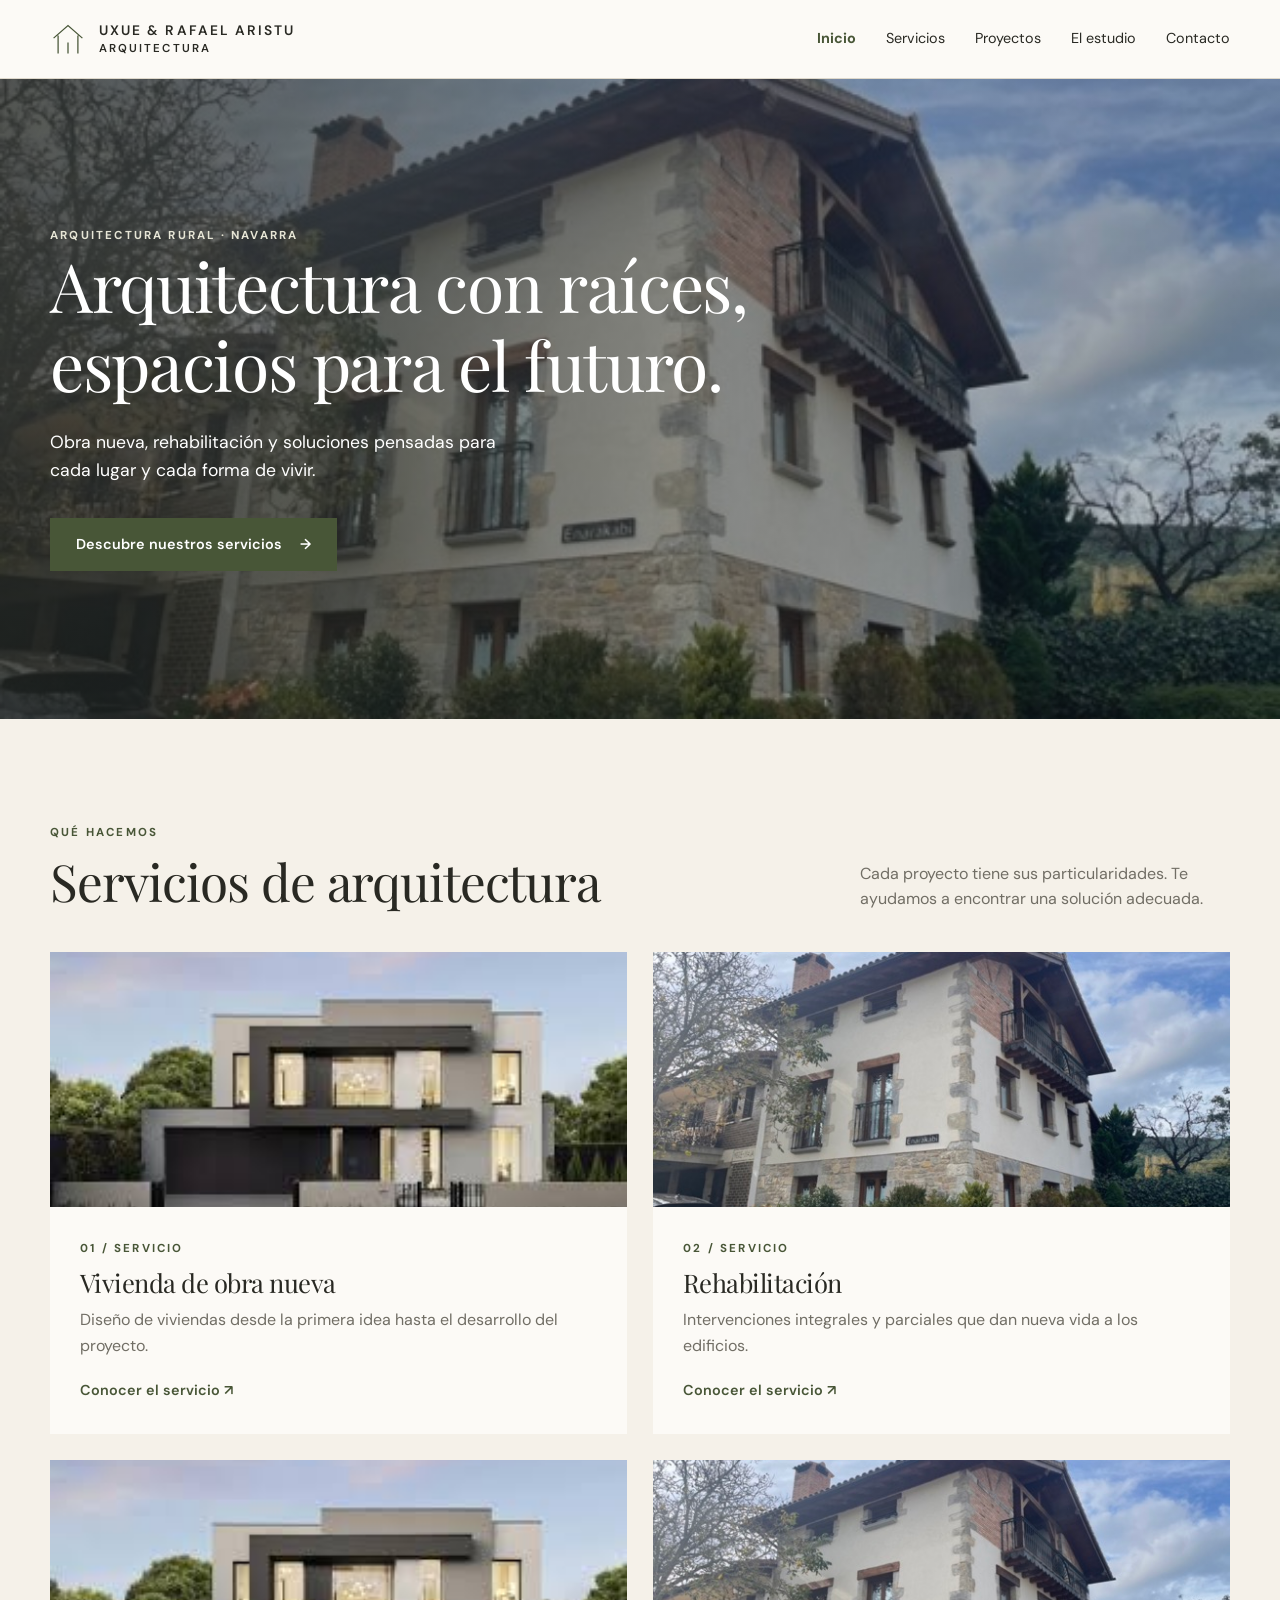
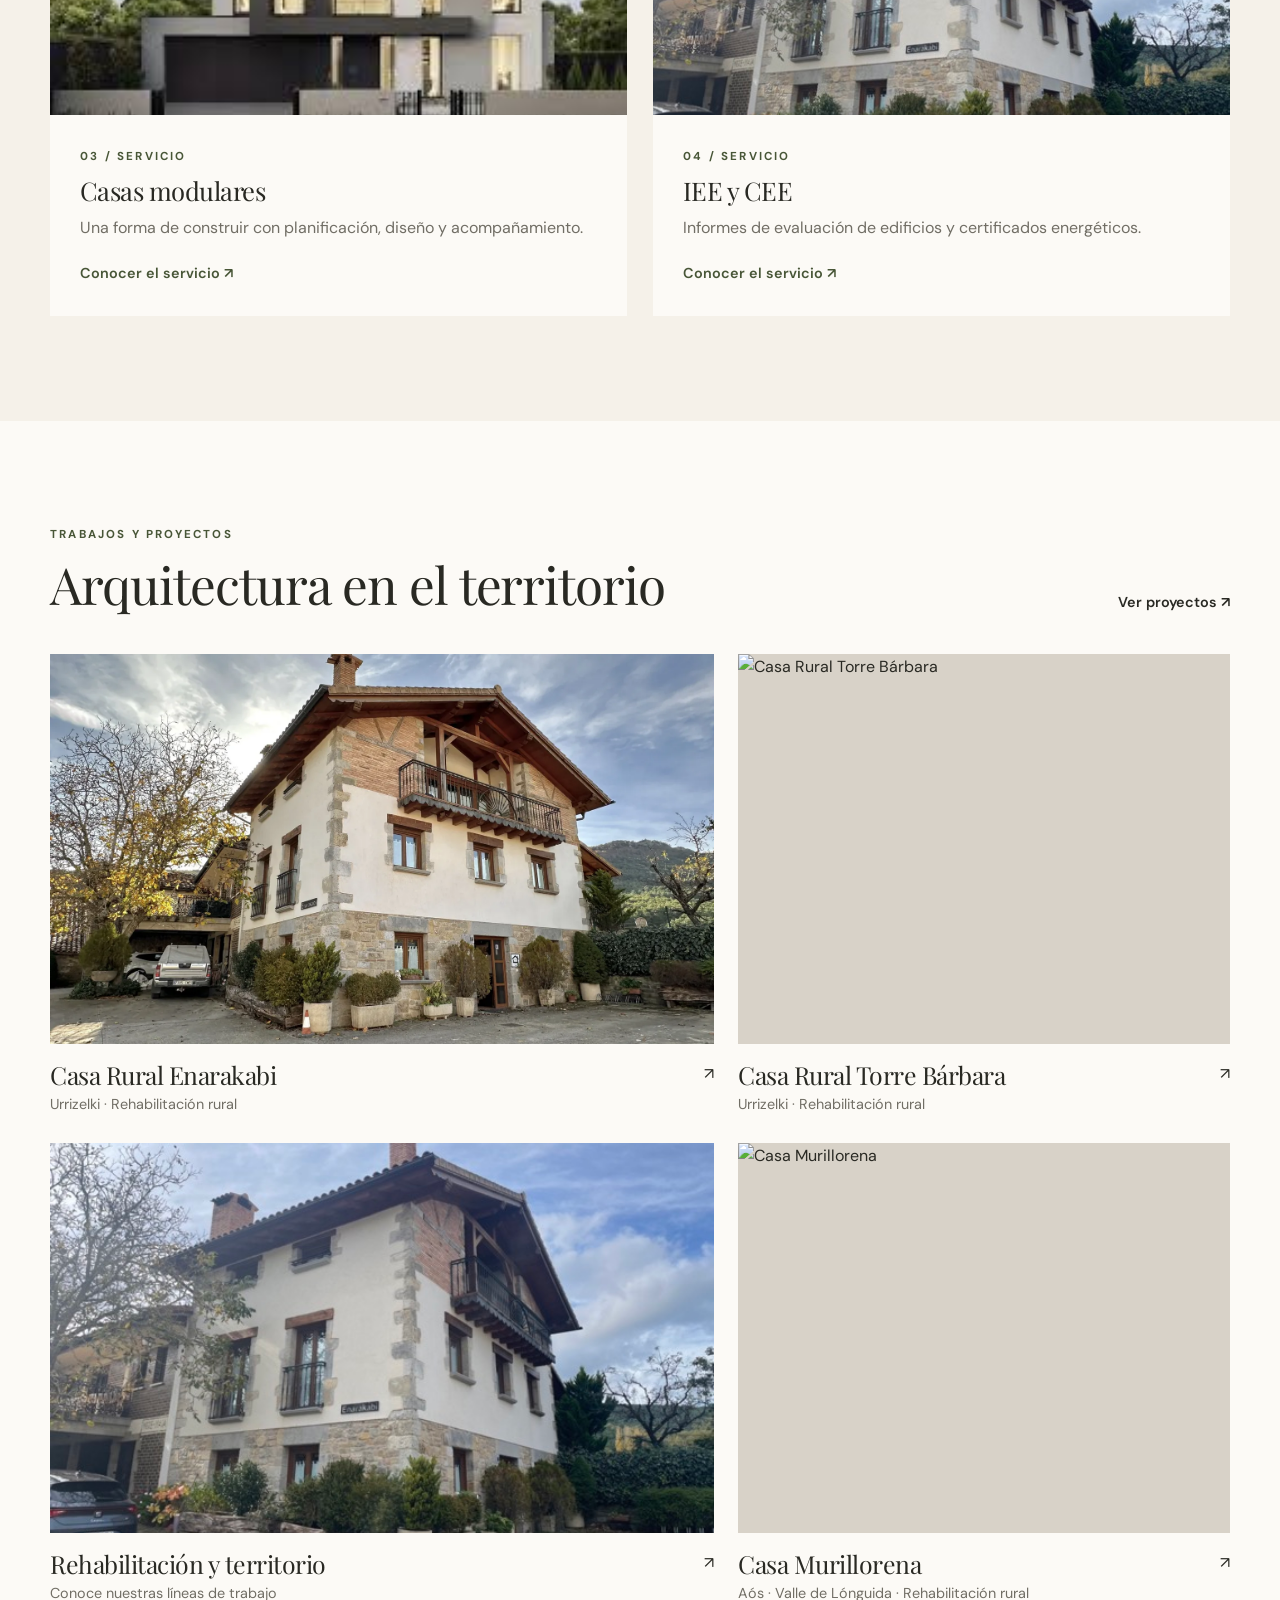
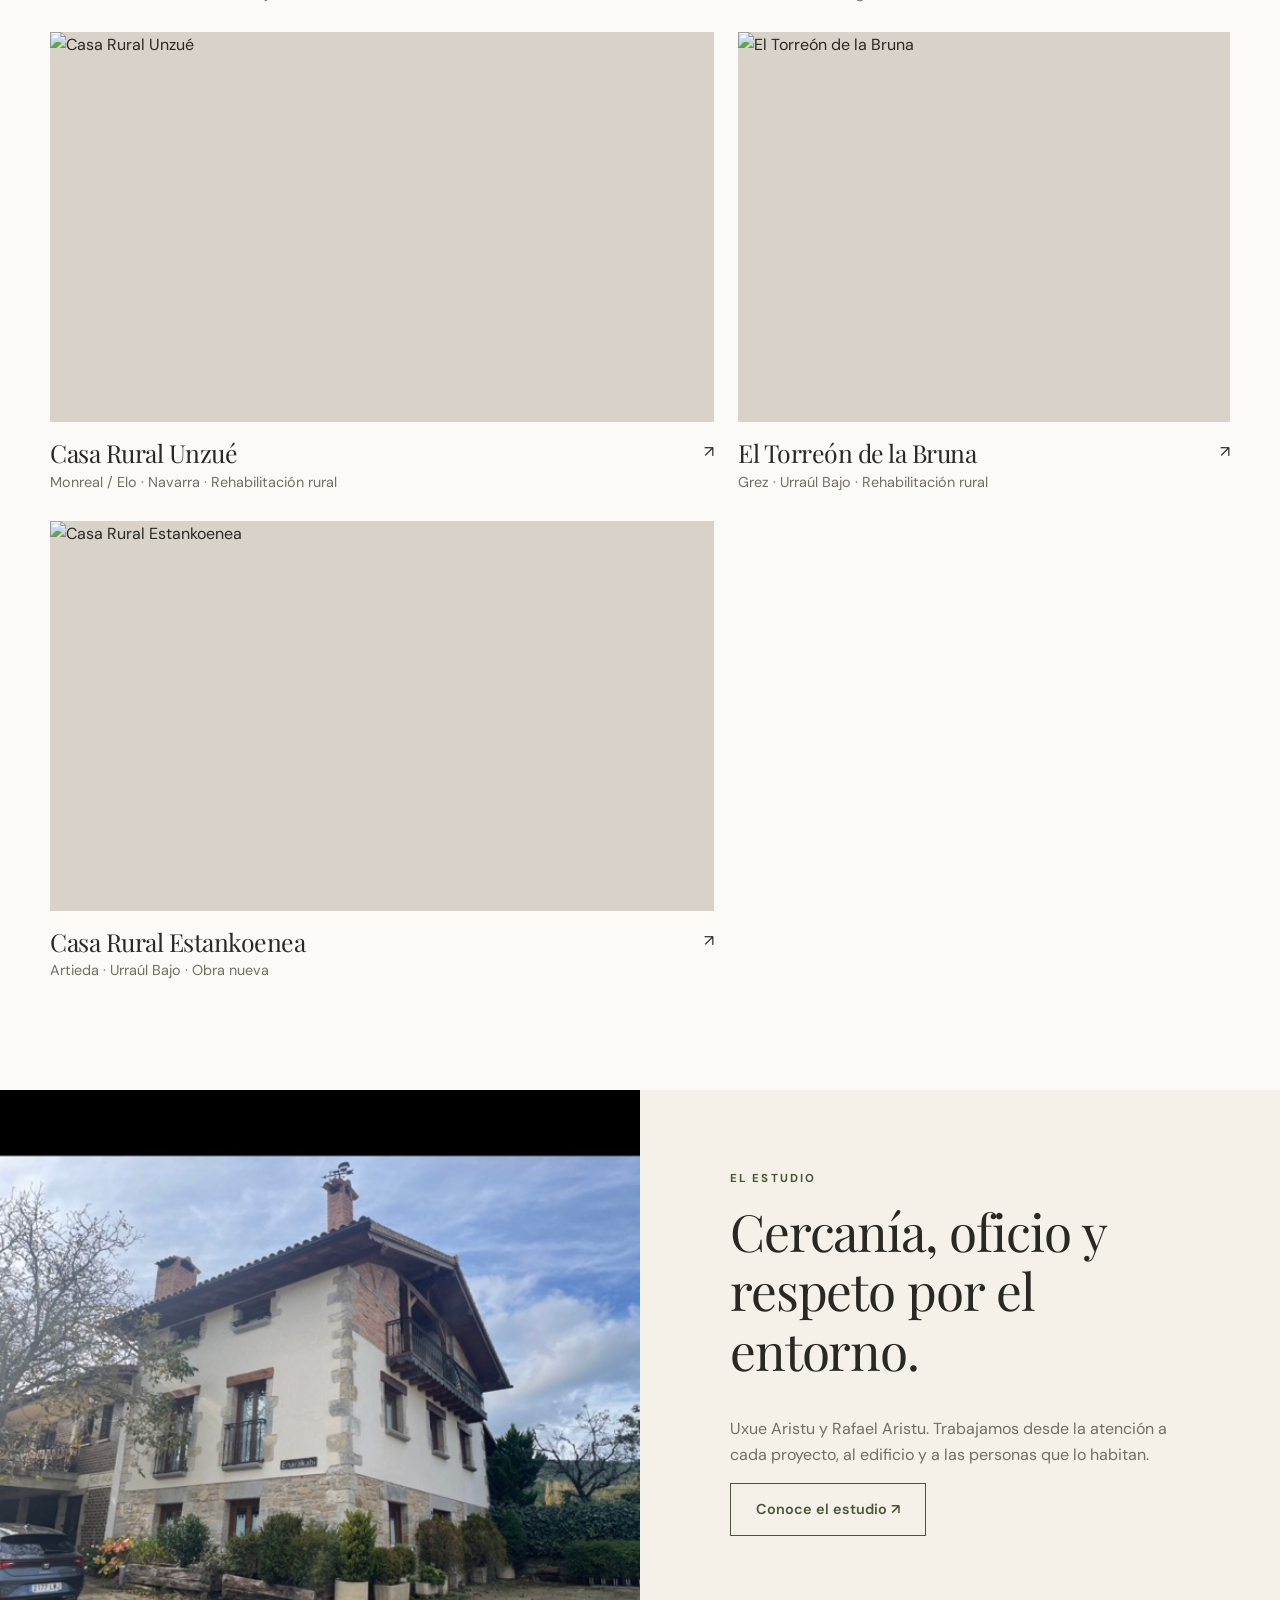
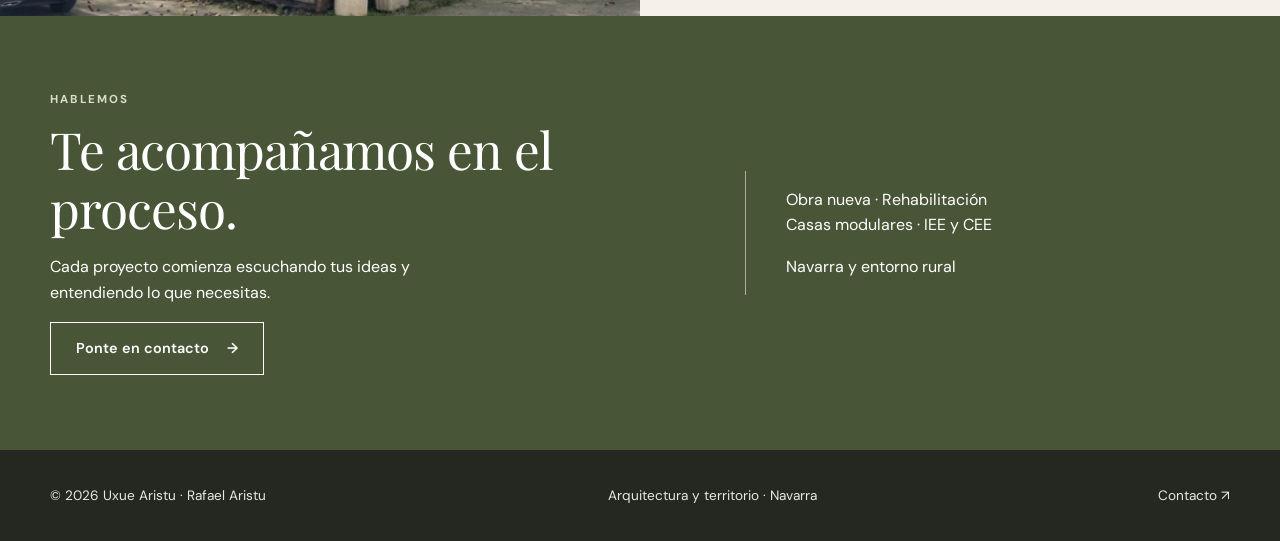
==== index.html @ 7bcdfcbe "Add files via upload" ====
<!DOCTYPE html>

<html lang="es"><head><meta charset="utf-8"/><meta content="width=device-width, initial-scale=1" name="viewport"/><meta content="#f5f1e9" name="theme-color"/><meta content="Arquitectura rural en Navarra: obra nueva, rehabilitación, casas modulares, IEE y CEE." name="description"/><title>Inicio | Uxue y Rafael Aristu</title><link href="assets/css/styles.css" rel="stylesheet"/></head>
<body><a class="skip-link" href="#contenido">Saltar al contenido</a><header class="site-header"><div class="container nav"><a aria-label="Uxue y Rafael Aristu, inicio" class="brand" href="index.html"><svg aria-hidden="true" class="brand-icon" viewbox="0 0 40 40"><path d="M4 19 20 5l16 14M9 16v20m22-20v20M20 36V24"></path></svg><span>UXUE &amp; RAFAEL ARISTU<br/><small>ARQUITECTURA</small></span></a><button aria-controls="primary-nav" aria-expanded="false" aria-label="Abrir menú" class="menu-toggle" type="button">☰</button><nav aria-label="Navegación principal" class="nav-links" id="primary-nav"><a aria-current="page" href="index.html">Inicio</a><a href="servicios.html">Servicios</a><a href="proyectos.html">Proyectos</a><a href="estudio.html">El estudio</a><a href="contacto.html">Contacto</a></nav></div></header><main id="contenido"><section class="hero"><div class="container"><div class="hero-content"><div class="eyebrow">Arquitectura rural · Navarra</div><h1>Arquitectura con raíces, espacios para el futuro.</h1><p>Obra nueva, rehabilitación y soluciones pensadas para cada lugar y cada forma de vivir.</p><a class="btn" href="#servicios">Descubre nuestros servicios <span aria-hidden="true">→</span></a></div></div></section><section class="section section-cream" id="servicios"><div class="container"><div class="section-heading"><div><div class="eyebrow">Qué hacemos</div><h2>Servicios de arquitectura</h2></div><p class="section-intro">Cada proyecto tiene sus particularidades. Te ayudamos a encontrar una solución adecuada.</p></div><div class="service-cards"><a class="service-card" href="servicios.html#obra-nueva"><div class="service-card-image"><img alt="Imagen ilustrativa de vivienda de obra nueva" loading="lazy" src="assets/img/CASA1.jpeg"/></div><div class="service-card-body"><span class="eyebrow">01 / Servicio</span><h3>Vivienda de obra nueva</h3><p>Diseño de viviendas desde la primera idea hasta el desarrollo del proyecto.</p><span class="text-link">Conocer el servicio <span aria-hidden="true">↗</span></span></div></a><a class="service-card" href="servicios.html#rehabilitacion"><div class="service-card-image"><img alt="Imagen ilustrativa de rehabilitación" loading="lazy" src="assets/img/rehab1.jpeg"/></div><div class="service-card-body"><span class="eyebrow">02 / Servicio</span><h3>Rehabilitación</h3><p>Intervenciones integrales y parciales que dan nueva vida a los edificios.</p><span class="text-link">Conocer el servicio <span aria-hidden="true">↗</span></span></div></a><a class="service-card" href="servicios.html#casas-modulares"><div class="service-card-image"><img alt="Imagen ilustrativa de casas modulares" loading="lazy" src="assets/img/CASA1.jpeg"/></div><div class="service-card-body"><span class="eyebrow">03 / Servicio</span><h3>Casas modulares</h3><p>Una forma de construir con planificación, diseño y acompañamiento.</p><span class="text-link">Conocer el servicio <span aria-hidden="true">↗</span></span></div></a><a class="service-card" href="servicios.html#iee-cee"><div class="service-card-image"><img alt="Imagen ilustrativa de iee y cee" loading="lazy" src="assets/img/rehab1.jpeg"/></div><div class="service-card-body"><span class="eyebrow">04 / Servicio</span><h3>IEE y CEE</h3><p>Informes de evaluación de edificios y certificados energéticos.</p><span class="text-link">Conocer el servicio <span aria-hidden="true">↗</span></span></div></a></div></div></section><section class="section"><div class="container"><div class="section-heading"><div><div class="eyebrow">Trabajos y proyectos</div><h2>Arquitectura en el territorio</h2></div><a class="text-link" href="proyectos.html">Ver proyectos ↗</a></div><div class="projects"><a class="project-card" href="enarakabi.html"><div class="project-image"><img alt="Casa Rural Enarakabi" loading="lazy" src="assets/img/enarakabi/exterior-principal.webp"/></div><div class="project-meta"><div><h3>Casa Rural Enarakabi</h3><p>Urrizelki · Rehabilitación rural</p></div><span aria-hidden="true">↗</span></div></a><a class="project-card" href="torre-barbara.html"><div class="project-image"><img alt="Casa Rural Torre Bárbara" loading="lazy" src="assets/img/torre-barbara/i/01.webp"/></div><div class="project-meta"><div><h3>Casa Rural Torre Bárbara</h3><p>Urrizelki · Rehabilitación rural</p></div><span aria-hidden="true">↗</span></div></a><a class="project-card" href="proyectos.html"><div class="project-image"><img alt="Detalle de una construcción rural" loading="lazy" src="assets/img/rehab1.jpeg"/></div><div class="project-meta"><div><h3>Rehabilitación y territorio</h3><p>Conoce nuestras líneas de trabajo</p></div><span aria-hidden="true">↗</span></div></a><a class="project-card" href="casa-murillorena.html"><div class="project-image"><img alt="Casa Murillorena" loading="lazy" src="assets/img/casa-murillorena/01.webp"/></div><div class="project-meta"><div><h3>Casa Murillorena</h3><p>Aós · Valle de Lónguida · Rehabilitación rural</p></div><span aria-hidden="true">↗</span></div></a><a class="project-card" href="casa-unzue.html"><div class="project-image"><img alt="Casa Rural Unzué" loading="lazy" src="assets/img/casa-unzue/01.webp"/></div><div class="project-meta"><div><h3>Casa Rural Unzué</h3><p>Monreal / Elo · Navarra · Rehabilitación rural</p></div><span aria-hidden="true">↗</span></div></a><a class="project-card" href="torreon-bruna.html"><div class="project-image"><img alt="El Torreón de la Bruna" loading="lazy" src="assets/img/torreon-bruna/01.webp"/></div><div class="project-meta"><div><h3>El Torreón de la Bruna</h3><p>Grez · Urraúl Bajo · Rehabilitación rural</p></div><span aria-hidden="true">↗</span></div></a><a class="project-card" href="estankoenea.html"><div class="project-image"><img alt="Casa Rural Estankoenea" loading="lazy" src="assets/img/estankoenea/01.webp"/></div><div class="project-meta"><div><h3>Casa Rural Estankoenea</h3><p>Artieda · Urraúl Bajo · Obra nueva</p></div><span aria-hidden="true">↗</span></div></a></div></div></section><section class="about"><div aria-label="Arquitectura rural y materiales tradicionales" class="about-image" role="img"></div><div class="about-copy"><div class="eyebrow">El estudio</div><h2>Cercanía, oficio y respeto por el entorno.</h2><p>Uxue Aristu y Rafael Aristu. Trabajamos desde la atención a cada proyecto, al edificio y a las personas que lo habitan.</p><a class="btn btn-outline" href="estudio.html">Conoce el estudio ↗</a></div></section><section class="contact-banner"><div class="container contact-grid"><div><div class="eyebrow eyebrow-light">Hablemos</div><h2>Te acompañamos en el proceso.</h2><p>Cada proyecto comienza escuchando tus ideas y entendiendo lo que necesitas.</p><a class="btn btn-light" href="contacto.html">Ponte en contacto <span aria-hidden="true">→</span></a></div><div class="contact-note"><p>Obra nueva · Rehabilitación<br/>Casas modulares · IEE y CEE</p><p>Navarra y entorno rural</p></div></div></section></main><footer class="footer"><div class="container footer-inner"><span>© <span id="year"></span> Uxue Aristu · Rafael Aristu</span><span>Arquitectura y territorio · Navarra</span><a href="contacto.html">Contacto ↗</a></div></footer><script defer="" src="assets/js/main.js"></script></body></html>
---- assets/css/styles.css ----
@import url('https://fonts.googleapis.com/css2?family=DM+Sans:wght@400;500;600;700&family=Manrope:wght@400;500;600&family=Playfair+Display:wght@400;500;600&display=swap');
:root{--cream:#f5f1e9;--paper:#fcfaf6;--olive:#485637;--ink:#292923;--muted:#716e65;--line:#ded8cb}*{box-sizing:border-box}html{scroll-behavior:smooth}body{margin:0;background:var(--paper);color:var(--ink);font-family:'DM Sans',sans-serif;font-size:16px;line-height:1.6}a{color:inherit;text-decoration:none}img{max-width:100%;display:block}button,input,textarea{font:inherit}.container{width:min(1180px,calc(100% - 48px));margin:auto}.site-header{position:sticky;top:0;z-index:20;background:rgba(252,250,246,.96);backdrop-filter:blur(14px);border-bottom:1px solid var(--line)}.nav{height:78px;display:flex;align-items:center;justify-content:space-between;gap:30px}.brand{font-weight:600;letter-spacing:.15em;font-size:.86rem;line-height:1.25;display:flex;align-items:center;gap:13px}.brand-icon{width:36px;height:36px;stroke:var(--olive);fill:none;stroke-width:1.4}.nav-links{display:flex;align-items:center;gap:30px;font-size:.9rem}.nav-links a:hover,.text-link:hover{color:#697b4d}.menu-toggle{display:none;border:0;background:none;font-size:1.6rem;cursor:pointer}.eyebrow{font-size:.72rem;letter-spacing:.19em;font-weight:700;text-transform:uppercase;color:var(--olive)}h1,h2,h3{font-family:'Playfair Display',Georgia,serif;font-weight:400;line-height:1.16;letter-spacing:-.02em;margin:0}h1{font-size:clamp(2.7rem,5.3vw,5.6rem)}h2{font-size:clamp(2.1rem,4vw,3.6rem)}h3{font-size:1.6rem}.hero{position:relative;min-height:640px;display:flex;align-items:center;isolation:isolate;background:#b3a38d}.hero:before{content:'';position:absolute;inset:0;background:linear-gradient(90deg,rgba(27,29,23,.75),rgba(30,34,24,.27) 72%),url('../img/enara.jpeg') center 52%/cover;z-index:-1}.hero-content{padding:90px 0;color:white;max-width:750px}.hero .eyebrow{color:#e7e6d6}.hero p{font-size:1.1rem;max-width:490px;margin:25px 0 33px}.btn{display:inline-flex;align-items:center;gap:18px;background:var(--olive);color:white;padding:14px 25px;border:1px solid var(--olive);font-weight:600;font-size:.9rem;transition:transform .2s,background .2s;cursor:pointer}.btn:hover{background:#344027;transform:translateY(-2px)}.btn-outline{background:transparent;color:var(--olive)}.btn-outline:hover{color:white}.btn-light{background:transparent;border-color:#fff;color:#fff}.btn-light:hover{background:#fff;color:var(--olive)}.services{background:var(--cream);padding:45px 0}.service-grid{display:grid;grid-template-columns:repeat(3,1fr)}.service{padding:16px 34px;border-right:1px solid #d2cabb}.service:first-child{padding-left:0}.service:last-child{border:0}.service-number{color:var(--olive);font-size:.85rem}.service h3{margin:10px 0}.service p{margin:0;color:var(--muted);font-size:.92rem}.section{padding:105px 0}.section-heading{display:flex;align-items:end;justify-content:space-between;gap:24px;margin-bottom:40px}.section-heading .eyebrow{margin-bottom:10px}.text-link{font-size:.9rem;font-weight:600;white-space:nowrap}.projects{display:grid;grid-template-columns:1.35fr 1fr;gap:24px}.project-card{display:block}.project-image{height:390px;overflow:hidden;background:#d8d2c8}.project-image img{width:100%;height:100%;object-fit:cover;transition:transform .6s}.project-card:hover img{transform:scale(1.035)}.project-card:nth-child(2) .project-image{height:390px}.project-meta{display:flex;justify-content:space-between;align-items:start;gap:12px;margin-top:17px}.project-meta h3{font-size:1.55rem}.project-meta p{color:var(--muted);font-size:.9rem;margin:3px 0}.about{display:grid;grid-template-columns:1fr 1fr;background:var(--cream)}.about-image{min-height:450px;background:url('../img/rehab1.jpeg') center 45%/cover}.about-copy{padding:80px clamp(32px,7vw,110px);display:flex;flex-direction:column;align-items:start;justify-content:center}.about-copy h2{margin:13px 0 20px}.about-copy p{color:var(--muted);max-width:510px}.contact-banner{background:var(--olive);color:white;padding:75px 0}.contact-grid{display:grid;grid-template-columns:1.3fr 1fr;gap:65px;align-items:center}.contact-grid h2{margin:10px 0 16px}.contact-grid p{max-width:450px}.contact-note{border-left:1px solid #aab39d;padding-left:40px}.contact-note a{text-decoration:underline;text-underline-offset:4px}.footer{background:#242820;color:#e8e9df;padding:35px 0}.footer-inner{display:flex;justify-content:space-between;gap:20px;flex-wrap:wrap;font-size:.85rem}.page-hero{background:var(--cream);padding:90px 0 75px}.page-hero p{max-width:650px;color:var(--muted);font-size:1.1rem}.content-grid{display:grid;grid-template-columns:1fr 1fr;gap:70px;align-items:center}.content-grid p{color:var(--muted)}.content-grid img{width:100%;max-height:620px;object-fit:cover}.gallery{display:grid;grid-template-columns:repeat(2,1fr);gap:22px}.gallery img{width:100%;height:440px;object-fit:cover}.gallery img:first-child{grid-column:span 2;height:520px}.form{display:grid;gap:16px}.form label{display:grid;gap:6px;font-size:.9rem;font-weight:600}.form input,.form textarea{padding:13px 15px;border:1px solid #c9c4b8;background:#fff;border-radius:0;width:100%}.form textarea{min-height:150px;resize:vertical}.small{font-size:.84rem;color:var(--muted)}.muted{color:var(--muted)}.spacer{height:30px}@media(max-width:800px){.nav{height:68px}.menu-toggle{display:block}.nav-links{display:none;position:absolute;top:68px;left:0;right:0;background:var(--paper);padding:20px 24px;flex-direction:column;align-items:start;border-bottom:1px solid var(--line)}.nav-links.open{display:flex}.hero{min-height:560px}.service-grid,.projects,.about,.contact-grid,.content-grid{grid-template-columns:1fr}.service{padding:20px 0;border-right:0;border-bottom:1px solid #d2cabb}.service:last-child{border:0}.section{padding:70px 0}.section-heading{align-items:start;flex-direction:column}.project-image,.project-card:nth-child(2) .project-image{height:320px}.about-image{min-height:340px}.about-copy{padding:60px 24px}.contact-note{border-left:0;border-top:1px solid #aab39d;padding:25px 0 0}.gallery img,.gallery img:first-child{height:300px}.gallery img:first-child{grid-column:span 1}.gallery{grid-template-columns:1fr}}@media(max-width:480px){.container{width:min(100% - 32px,1180px)}.brand{font-size:.72rem}.hero-content{padding:70px 0}.hero{min-height:520px}.page-hero{padding:65px 0 50px}}


/* V2: servicios y mejoras de navegación */
.skip-link{position:absolute;left:10px;top:-100px;z-index:99;background:white;padding:12px}.skip-link:focus{top:10px}a:focus-visible,button:focus-visible{outline:3px solid #9aa86e;outline-offset:4px}.nav-links a[aria-current="page"]{color:var(--olive);font-weight:700}.section-cream{background:var(--cream)}.section-intro{max-width:370px;color:var(--muted);margin:0}.service-cards{display:grid;grid-template-columns:repeat(2,minmax(0,1fr));gap:26px}.service-card{background:var(--paper);display:block;transition:transform .2s}.service-card:hover{transform:translateY(-4px)}.service-card-image{height:255px;overflow:hidden;background:#d4cec2}.service-card-image img{height:100%;width:100%;object-fit:cover;transition:transform .5s}.service-card:hover img{transform:scale(1.04)}.service-card-body{padding:27px 30px 31px}.service-card-body h3{margin:9px 0}.service-card-body p{color:var(--muted);margin:0 0 19px}.service-card-body .text-link{color:var(--olive)}.eyebrow-light{color:#d8e0c9}.anchor-links{display:flex;flex-wrap:wrap;gap:12px;margin-top:32px}.anchor-links a{border:1px solid var(--line);padding:10px 14px;font-size:.9rem}.anchor-links a:hover{background:#e9e3d7}.service-detail{scroll-margin-top:78px}.service-detail .detail-copy h2{margin:14px 0 18px}.service-detail .detail-copy p{color:var(--muted)}.detail-list{padding-left:20px;margin:22px 0 30px;line-height:1.9}.content-grid.reverse img{order:-1}.project-note{margin-top:22px}.contact-direct{display:grid;grid-template-columns:1.1fr 1fr;gap:90px}.contact-direct h2{margin:12px 0 22px}.contact-direct p{color:var(--muted)}.contact-methods{border-top:1px solid var(--line)}.contact-method{padding:26px 0;border-bottom:1px solid var(--line)}.contact-method p{font-size:1.15rem;color:var(--ink);margin:8px 0}.footer a:hover{text-decoration:underline}@media(max-width:800px){.service-cards,.contact-direct{grid-template-columns:1fr}.content-grid.reverse img{order:initial}.service-card-image{height:290px}.contact-direct{gap:35px}}@media(max-width:480px){.service-card-image{height:230px}.service-card-body{padding:23px}.anchor-links{gap:8px}.anchor-links a{font-size:.8rem}}@media(prefers-reduced-motion:reduce){html{scroll-behavior:auto}*,*:before,*:after{transition:none!important}}

/* Galería Enarakabi */
.enarakabi-gallery{display:grid;grid-template-columns:repeat(4,minmax(0,1fr));gap:14px;margin-top:28px}
.gallery-tile{padding:0;border:0;background:transparent;cursor:zoom-in;overflow:hidden;aspect-ratio:4/3}
.gallery-tile img{display:block;width:100%;height:100%;object-fit:cover;transition:transform .35s ease}
.gallery-tile:hover img{transform:scale(1.05)}
.gallery-tile:focus-visible{outline:3px solid #69745b;outline-offset:3px}
.photo-dialog{position:fixed;inset:0;margin:auto;padding:52px 54px 42px;border:0;border-radius:8px;background:#242725;color:white;max-width:min(1100px,96vw);max-height:94vh}
.photo-dialog::backdrop{background:rgba(0,0,0,.85)}
.photo-dialog img{display:block;max-width:100%;max-height:75vh;object-fit:contain;margin:auto}
.photo-dialog button{position:absolute;border:0;background:rgba(255,255,255,.15);color:white;cursor:pointer;font-size:32px;line-height:1;width:40px;height:40px}
.photo-close{right:8px;top:8px}.photo-prev{left:7px;top:50%}.photo-next{right:7px;top:50%}
.photo-counter{text-align:center;margin:12px 0 0;font-size:13px}
@media(max-width:800px){.enarakabi-gallery{grid-template-columns:repeat(2,minmax(0,1fr))}.photo-dialog{padding:48px 12px 36px}.photo-prev{left:0}.photo-next{right:0}}

/* Portada fotográfica de Enarakabi: transición suave y estética editorial */
.enarakabi-hero{position:relative;isolation:isolate;overflow:hidden;min-height:clamp(430px,66vh,690px);display:flex;align-items:center;padding:110px 0 105px;background:#454c3e;color:#fff}
.enarakabi-hero-slides,.enarakabi-hero-slide{position:absolute;inset:0}
.enarakabi-hero-slides{z-index:-2}
.enarakabi-hero-slide{background-size:cover;background-position:center;opacity:0;transform:scale(1.035);transition:opacity 1.5s ease,transform 7s ease}
.enarakabi-hero-slide.is-active{opacity:1;transform:scale(1)}
.enarakabi-hero::before{content:"";position:absolute;inset:0;z-index:-1;background:linear-gradient(90deg,rgba(26,34,27,.72) 0%,rgba(26,34,27,.46) 54%,rgba(26,34,27,.24) 100%)}
.enarakabi-hero-content{position:relative;width:100%}
.enarakabi-hero h1{color:#fff;max-width:780px;text-wrap:balance;text-shadow:0 2px 20px rgba(0,0,0,.12)}
.enarakabi-hero .eyebrow{color:#e7e0cb}
.enarakabi-hero p{color:#f3efe6}
.enarakabi-hero-progress{position:absolute;bottom:34px;left:50%;transform:translateX(-50%);display:flex;gap:9px}
.enarakabi-hero-progress span{width:30px;height:2px;background:rgba(255,255,255,.42);transition:background .4s ease}
.enarakabi-hero-progress span.is-active{background:#fff}
@media(max-width:700px){.enarakabi-hero{min-height:470px;padding:90px 0 85px}.enarakabi-hero::before{background:linear-gradient(90deg,rgba(26,34,27,.75),rgba(26,34,27,.38))}.enarakabi-hero-progress{bottom:25px}}
@media(prefers-reduced-motion:reduce){.enarakabi-hero-slide{transition:none;transform:none}}
/* Enarakabi: separación del texto respecto a los bordes */
.enarakabi-hero-content {
  position: relative;
  width: min(1180px, calc(100% - 96px));
  margin: 0 auto;
}

@media (max-width: 700px) {
  .enarakabi-hero-content {
    width: calc(100% - 40px);
  }
}
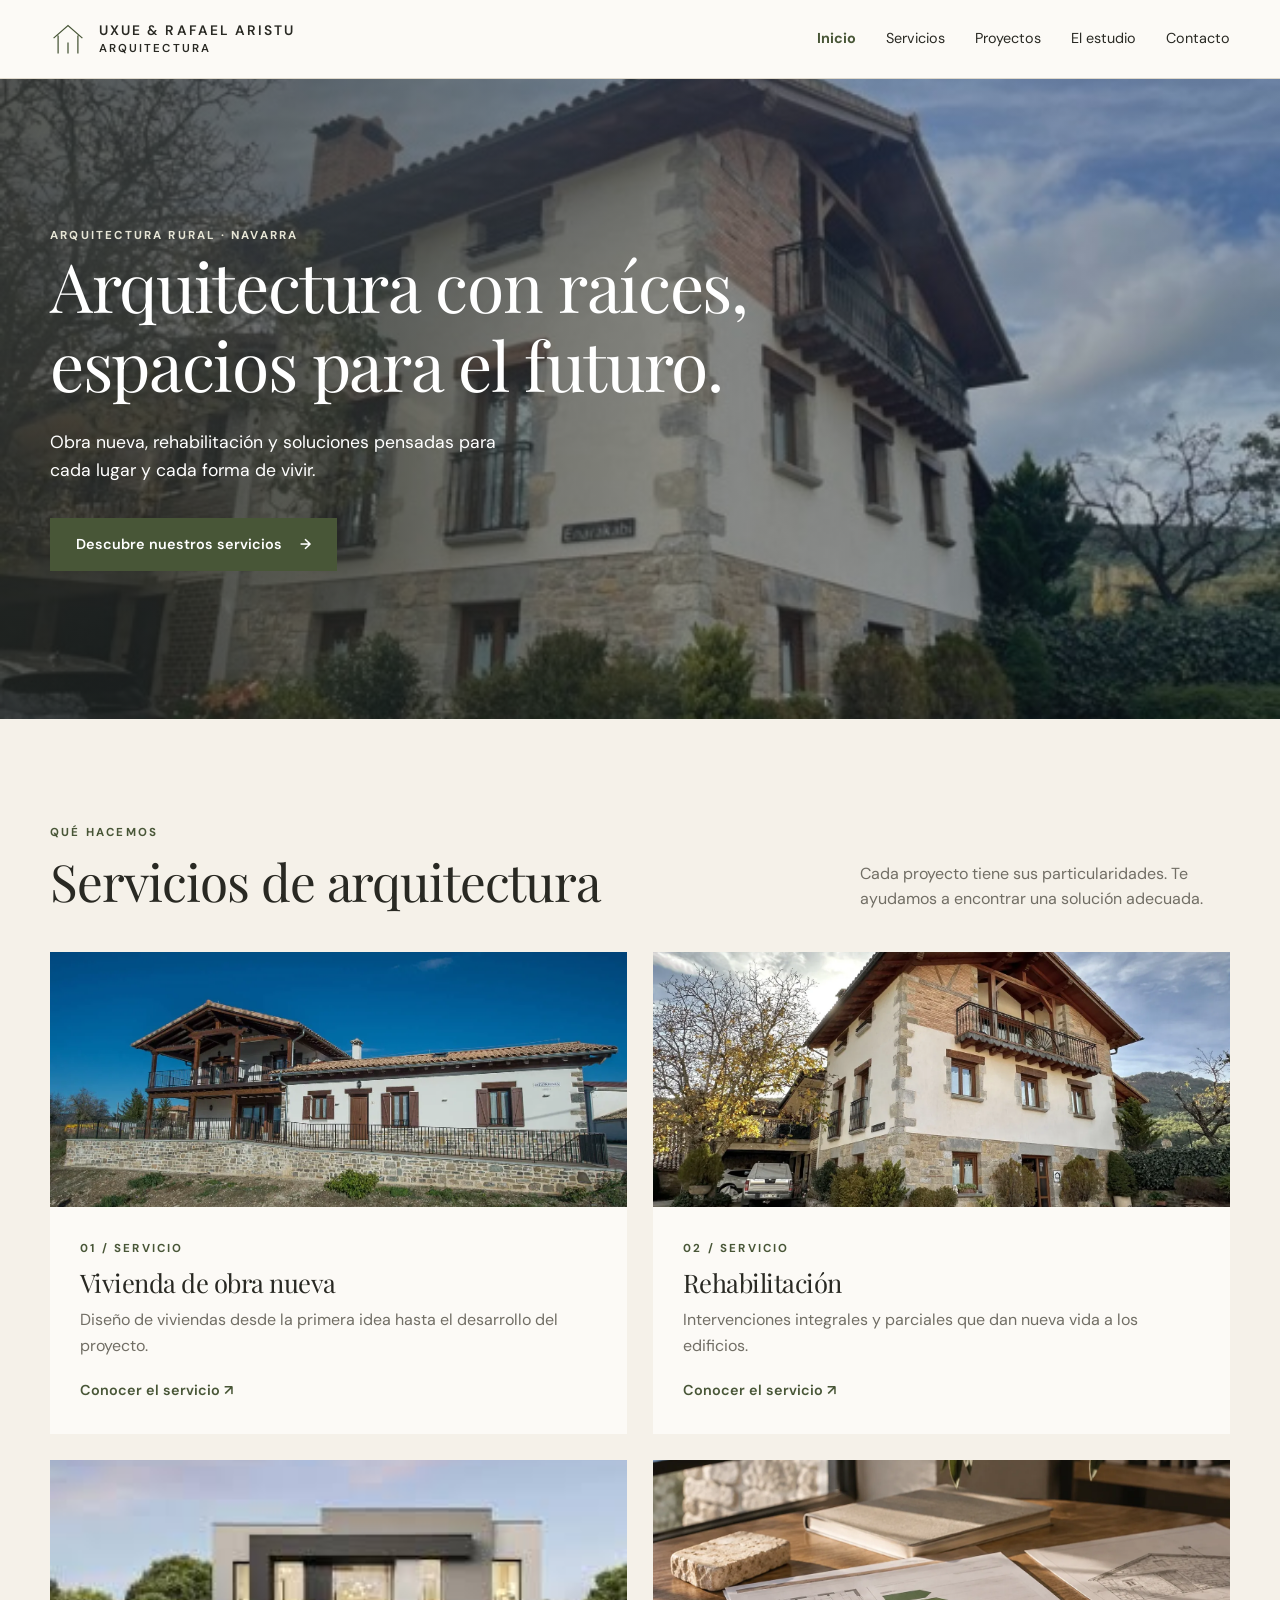
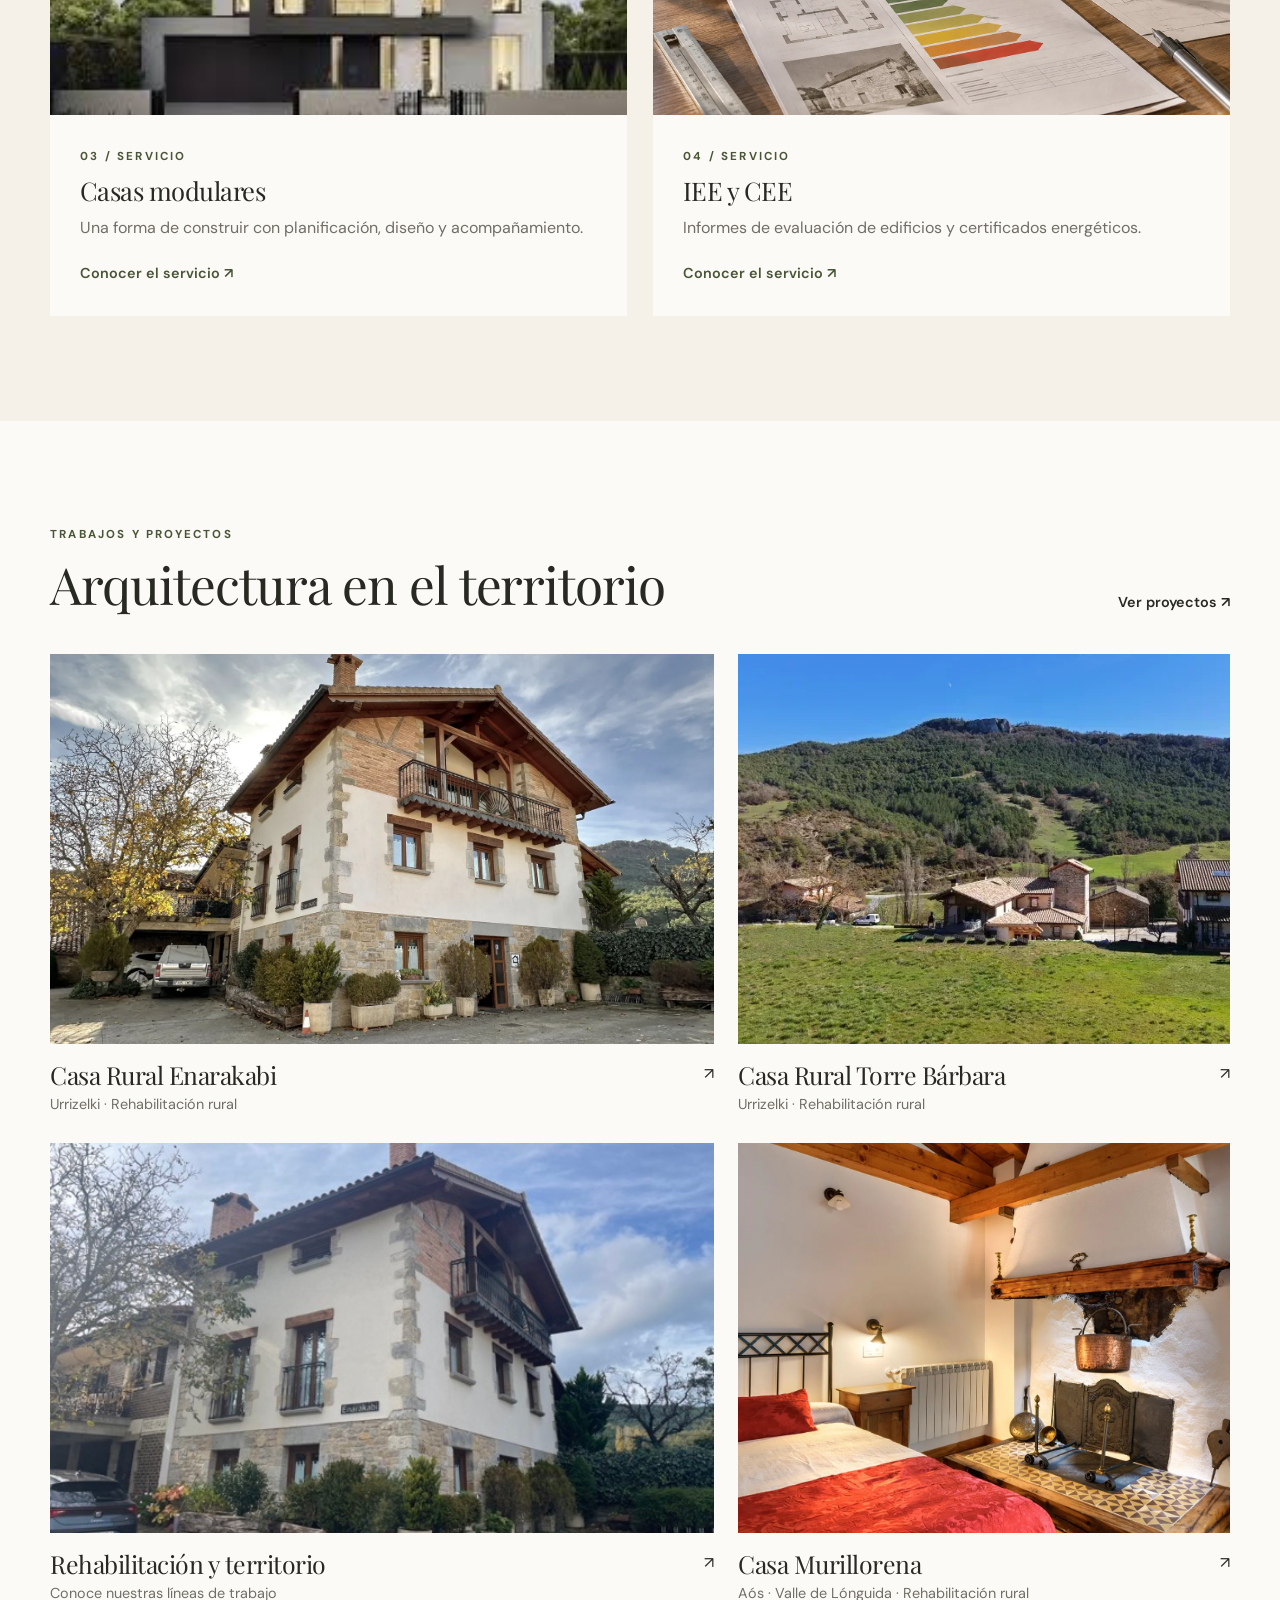
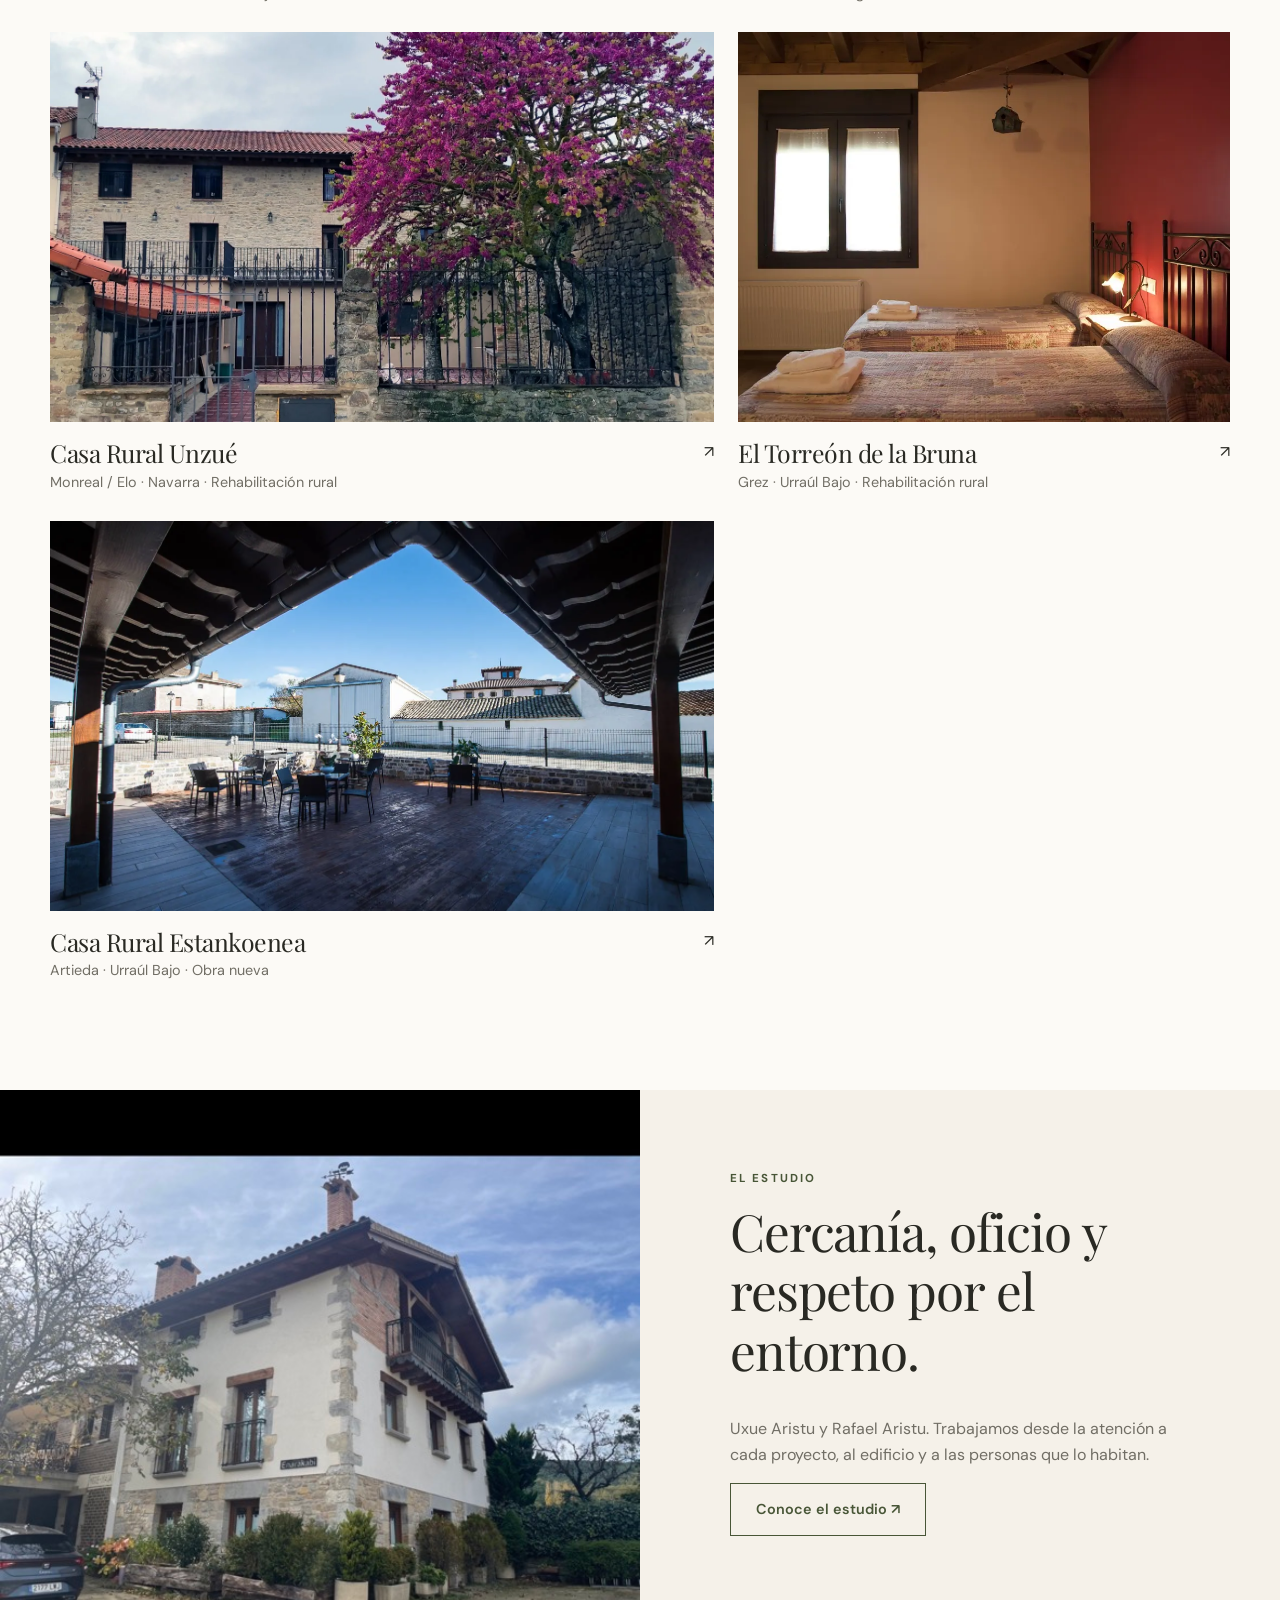
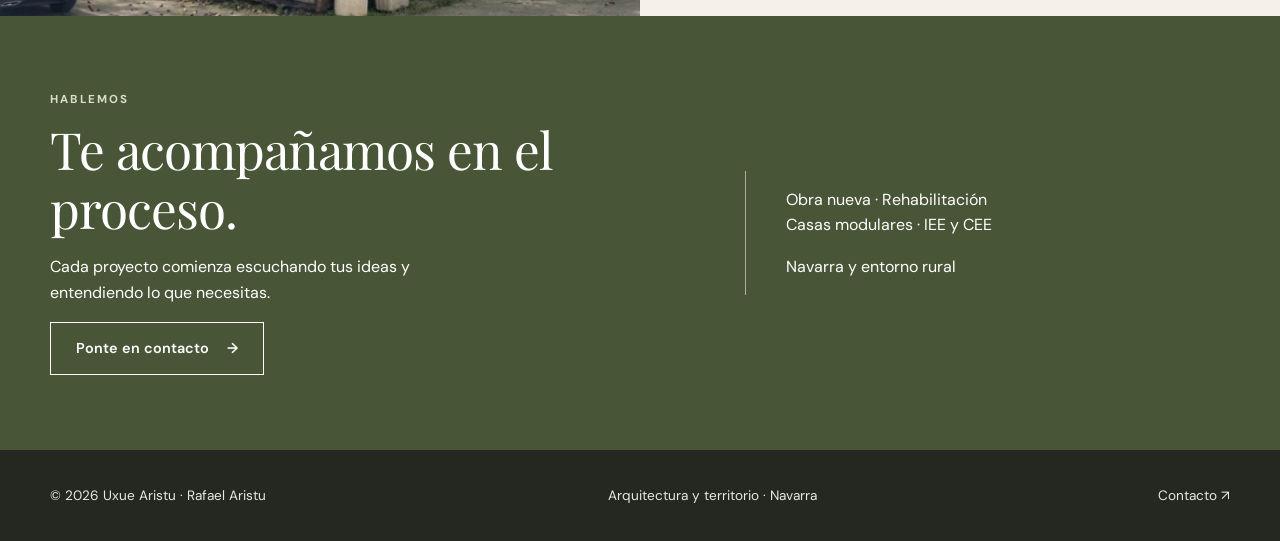
==== commit 95f14698: "Add files via upload" ====
--- a/index.html
+++ b/index.html
@@ -1,4 +1,4 @@
 <!DOCTYPE html>
 
 <html lang="es"><head><meta charset="utf-8"/><meta content="width=device-width, initial-scale=1" name="viewport"/><meta content="#f5f1e9" name="theme-color"/><meta content="Arquitectura rural en Navarra: obra nueva, rehabilitación, casas modulares, IEE y CEE." name="description"/><title>Inicio | Uxue y Rafael Aristu</title><link href="assets/css/styles.css" rel="stylesheet"/></head>
-<body><a class="skip-link" href="#contenido">Saltar al contenido</a><header class="site-header"><div class="container nav"><a aria-label="Uxue y Rafael Aristu, inicio" class="brand" href="index.html"><svg aria-hidden="true" class="brand-icon" viewbox="0 0 40 40"><path d="M4 19 20 5l16 14M9 16v20m22-20v20M20 36V24"></path></svg><span>UXUE &amp; RAFAEL ARISTU<br/><small>ARQUITECTURA</small></span></a><button aria-controls="primary-nav" aria-expanded="false" aria-label="Abrir menú" class="menu-toggle" type="button">☰</button><nav aria-label="Navegación principal" class="nav-links" id="primary-nav"><a aria-current="page" href="index.html">Inicio</a><a href="servicios.html">Servicios</a><a href="proyectos.html">Proyectos</a><a href="estudio.html">El estudio</a><a href="contacto.html">Contacto</a></nav></div></header><main id="contenido"><section class="hero"><div class="container"><div class="hero-content"><div class="eyebrow">Arquitectura rural · Navarra</div><h1>Arquitectura con raíces, espacios para el futuro.</h1><p>Obra nueva, rehabilitación y soluciones pensadas para cada lugar y cada forma de vivir.</p><a class="btn" href="#servicios">Descubre nuestros servicios <span aria-hidden="true">→</span></a></div></div></section><section class="section section-cream" id="servicios"><div class="container"><div class="section-heading"><div><div class="eyebrow">Qué hacemos</div><h2>Servicios de arquitectura</h2></div><p class="section-intro">Cada proyecto tiene sus particularidades. Te ayudamos a encontrar una solución adecuada.</p></div><div class="service-cards"><a class="service-card" href="servicios.html#obra-nueva"><div class="service-card-image"><img alt="Imagen ilustrativa de vivienda de obra nueva" loading="lazy" src="assets/img/CASA1.jpeg"/></div><div class="service-card-body"><span class="eyebrow">01 / Servicio</span><h3>Vivienda de obra nueva</h3><p>Diseño de viviendas desde la primera idea hasta el desarrollo del proyecto.</p><span class="text-link">Conocer el servicio <span aria-hidden="true">↗</span></span></div></a><a class="service-card" href="servicios.html#rehabilitacion"><div class="service-card-image"><img alt="Imagen ilustrativa de rehabilitación" loading="lazy" src="assets/img/rehab1.jpeg"/></div><div class="service-card-body"><span class="eyebrow">02 / Servicio</span><h3>Rehabilitación</h3><p>Intervenciones integrales y parciales que dan nueva vida a los edificios.</p><span class="text-link">Conocer el servicio <span aria-hidden="true">↗</span></span></div></a><a class="service-card" href="servicios.html#casas-modulares"><div class="service-card-image"><img alt="Imagen ilustrativa de casas modulares" loading="lazy" src="assets/img/CASA1.jpeg"/></div><div class="service-card-body"><span class="eyebrow">03 / Servicio</span><h3>Casas modulares</h3><p>Una forma de construir con planificación, diseño y acompañamiento.</p><span class="text-link">Conocer el servicio <span aria-hidden="true">↗</span></span></div></a><a class="service-card" href="servicios.html#iee-cee"><div class="service-card-image"><img alt="Imagen ilustrativa de iee y cee" loading="lazy" src="assets/img/rehab1.jpeg"/></div><div class="service-card-body"><span class="eyebrow">04 / Servicio</span><h3>IEE y CEE</h3><p>Informes de evaluación de edificios y certificados energéticos.</p><span class="text-link">Conocer el servicio <span aria-hidden="true">↗</span></span></div></a></div></div></section><section class="section"><div class="container"><div class="section-heading"><div><div class="eyebrow">Trabajos y proyectos</div><h2>Arquitectura en el territorio</h2></div><a class="text-link" href="proyectos.html">Ver proyectos ↗</a></div><div class="projects"><a class="project-card" href="enarakabi.html"><div class="project-image"><img alt="Casa Rural Enarakabi" loading="lazy" src="assets/img/enarakabi/exterior-principal.webp"/></div><div class="project-meta"><div><h3>Casa Rural Enarakabi</h3><p>Urrizelki · Rehabilitación rural</p></div><span aria-hidden="true">↗</span></div></a><a class="project-card" href="torre-barbara.html"><div class="project-image"><img alt="Casa Rural Torre Bárbara" loading="lazy" src="assets/img/torre-barbara/i/01.webp"/></div><div class="project-meta"><div><h3>Casa Rural Torre Bárbara</h3><p>Urrizelki · Rehabilitación rural</p></div><span aria-hidden="true">↗</span></div></a><a class="project-card" href="proyectos.html"><div class="project-image"><img alt="Detalle de una construcción rural" loading="lazy" src="assets/img/rehab1.jpeg"/></div><div class="project-meta"><div><h3>Rehabilitación y territorio</h3><p>Conoce nuestras líneas de trabajo</p></div><span aria-hidden="true">↗</span></div></a><a class="project-card" href="casa-murillorena.html"><div class="project-image"><img alt="Casa Murillorena" loading="lazy" src="assets/img/casa-murillorena/01.webp"/></div><div class="project-meta"><div><h3>Casa Murillorena</h3><p>Aós · Valle de Lónguida · Rehabilitación rural</p></div><span aria-hidden="true">↗</span></div></a><a class="project-card" href="casa-unzue.html"><div class="project-image"><img alt="Casa Rural Unzué" loading="lazy" src="assets/img/casa-unzue/01.webp"/></div><div class="project-meta"><div><h3>Casa Rural Unzué</h3><p>Monreal / Elo · Navarra · Rehabilitación rural</p></div><span aria-hidden="true">↗</span></div></a><a class="project-card" href="torreon-bruna.html"><div class="project-image"><img alt="El Torreón de la Bruna" loading="lazy" src="assets/img/torreon-bruna/01.webp"/></div><div class="project-meta"><div><h3>El Torreón de la Bruna</h3><p>Grez · Urraúl Bajo · Rehabilitación rural</p></div><span aria-hidden="true">↗</span></div></a><a class="project-card" href="estankoenea.html"><div class="project-image"><img alt="Casa Rural Estankoenea" loading="lazy" src="assets/img/estankoenea/01.webp"/></div><div class="project-meta"><div><h3>Casa Rural Estankoenea</h3><p>Artieda · Urraúl Bajo · Obra nueva</p></div><span aria-hidden="true">↗</span></div></a></div></div></section><section class="about"><div aria-label="Arquitectura rural y materiales tradicionales" class="about-image" role="img"></div><div class="about-copy"><div class="eyebrow">El estudio</div><h2>Cercanía, oficio y respeto por el entorno.</h2><p>Uxue Aristu y Rafael Aristu. Trabajamos desde la atención a cada proyecto, al edificio y a las personas que lo habitan.</p><a class="btn btn-outline" href="estudio.html">Conoce el estudio ↗</a></div></section><section class="contact-banner"><div class="container contact-grid"><div><div class="eyebrow eyebrow-light">Hablemos</div><h2>Te acompañamos en el proceso.</h2><p>Cada proyecto comienza escuchando tus ideas y entendiendo lo que necesitas.</p><a class="btn btn-light" href="contacto.html">Ponte en contacto <span aria-hidden="true">→</span></a></div><div class="contact-note"><p>Obra nueva · Rehabilitación<br/>Casas modulares · IEE y CEE</p><p>Navarra y entorno rural</p></div></div></section></main><footer class="footer"><div class="container footer-inner"><span>© <span id="year"></span> Uxue Aristu · Rafael Aristu</span><span>Arquitectura y territorio · Navarra</span><a href="contacto.html">Contacto ↗</a></div></footer><script defer="" src="assets/js/main.js"></script></body></html>+<body><a class="skip-link" href="#contenido">Saltar al contenido</a><header class="site-header"><div class="container nav"><a aria-label="Uxue y Rafael Aristu, inicio" class="brand" href="index.html"><svg aria-hidden="true" class="brand-icon" viewbox="0 0 40 40"><path d="M4 19 20 5l16 14M9 16v20m22-20v20M20 36V24"></path></svg><span>UXUE &amp; RAFAEL ARISTU<br/><small>ARQUITECTURA</small></span></a><button aria-controls="primary-nav" aria-expanded="false" aria-label="Abrir menú" class="menu-toggle" type="button">☰</button><nav aria-label="Navegación principal" class="nav-links" id="primary-nav"><a aria-current="page" href="index.html">Inicio</a><a href="servicios.html">Servicios</a><a href="proyectos.html">Proyectos</a><a href="estudio.html">El estudio</a><a href="contacto.html">Contacto</a></nav></div></header><main id="contenido"><section class="hero"><div class="container"><div class="hero-content"><div class="eyebrow">Arquitectura rural · Navarra</div><h1>Arquitectura con raíces, espacios para el futuro.</h1><p>Obra nueva, rehabilitación y soluciones pensadas para cada lugar y cada forma de vivir.</p><a class="btn" href="#servicios">Descubre nuestros servicios <span aria-hidden="true">→</span></a></div></div></section><section class="section section-cream" id="servicios"><div class="container"><div class="section-heading"><div><div class="eyebrow">Qué hacemos</div><h2>Servicios de arquitectura</h2></div><p class="section-intro">Cada proyecto tiene sus particularidades. Te ayudamos a encontrar una solución adecuada.</p></div><div class="service-cards"><a class="service-card" href="servicios.html#obra-nueva"><div class="service-card-image"><img alt="Vivienda de obra nueva Estankoenea en Artieda" loading="lazy" src="assets/img/estankoenea/11.webp"/></div><div class="service-card-body"><span class="eyebrow">01 / Servicio</span><h3>Vivienda de obra nueva</h3><p>Diseño de viviendas desde la primera idea hasta el desarrollo del proyecto.</p><span class="text-link">Conocer el servicio <span aria-hidden="true">↗</span></span></div></a><a class="service-card" href="servicios.html#rehabilitacion"><div class="service-card-image"><img alt="Rehabilitación de Casa Rural Enarakabi" loading="lazy" src="assets/img/enarakabi/exterior-principal.webp"/></div><div class="service-card-body"><span class="eyebrow">02 / Servicio</span><h3>Rehabilitación</h3><p>Intervenciones integrales y parciales que dan nueva vida a los edificios.</p><span class="text-link">Conocer el servicio <span aria-hidden="true">↗</span></span></div></a><a class="service-card" href="servicios.html#casas-modulares"><div class="service-card-image"><img alt="Imagen ilustrativa de casas modulares" loading="lazy" src="assets/img/CASA1.jpeg"/></div><div class="service-card-body"><span class="eyebrow">03 / Servicio</span><h3>Casas modulares</h3><p>Una forma de construir con planificación, diseño y acompañamiento.</p><span class="text-link">Conocer el servicio <span aria-hidden="true">↗</span></span></div></a><a class="service-card" href="servicios.html#iee-cee"><div class="service-card-image"><img alt="Ilustración de informe de eficiencia energética" loading="lazy" src="assets/img/informe-energetico.webp"/></div><div class="service-card-body"><span class="eyebrow">04 / Servicio</span><h3>IEE y CEE</h3><p>Informes de evaluación de edificios y certificados energéticos.</p><span class="text-link">Conocer el servicio <span aria-hidden="true">↗</span></span></div></a></div></div></section><section class="section"><div class="container"><div class="section-heading"><div><div class="eyebrow">Trabajos y proyectos</div><h2>Arquitectura en el territorio</h2></div><a class="text-link" href="proyectos.html">Ver proyectos ↗</a></div><div class="projects"><a class="project-card" href="enarakabi.html"><div class="project-image"><img alt="Casa Rural Enarakabi" loading="lazy" src="assets/img/enarakabi/exterior-principal.webp"/></div><div class="project-meta"><div><h3>Casa Rural Enarakabi</h3><p>Urrizelki · Rehabilitación rural</p></div><span aria-hidden="true">↗</span></div></a><a class="project-card" href="torre-barbara.html"><div class="project-image"><img alt="Casa Rural Torre Bárbara" loading="lazy" src="assets/img/torre-barbara/i/01.webp"/></div><div class="project-meta"><div><h3>Casa Rural Torre Bárbara</h3><p>Urrizelki · Rehabilitación rural</p></div><span aria-hidden="true">↗</span></div></a><a class="project-card" href="proyectos.html"><div class="project-image"><img alt="Detalle de una construcción rural" loading="lazy" src="assets/img/rehab1.jpeg"/></div><div class="project-meta"><div><h3>Rehabilitación y territorio</h3><p>Conoce nuestras líneas de trabajo</p></div><span aria-hidden="true">↗</span></div></a><a class="project-card" href="casa-murillorena.html"><div class="project-image"><img alt="Casa Murillorena" loading="lazy" src="assets/img/casa-murillorena/01.webp"/></div><div class="project-meta"><div><h3>Casa Murillorena</h3><p>Aós · Valle de Lónguida · Rehabilitación rural</p></div><span aria-hidden="true">↗</span></div></a><a class="project-card" href="casa-unzue.html"><div class="project-image"><img alt="Casa Rural Unzué" loading="lazy" src="assets/img/casa-unzue/01.webp"/></div><div class="project-meta"><div><h3>Casa Rural Unzué</h3><p>Monreal / Elo · Navarra · Rehabilitación rural</p></div><span aria-hidden="true">↗</span></div></a><a class="project-card" href="torreon-bruna.html"><div class="project-image"><img alt="El Torreón de la Bruna" loading="lazy" src="assets/img/torreon-bruna/01.webp"/></div><div class="project-meta"><div><h3>El Torreón de la Bruna</h3><p>Grez · Urraúl Bajo · Rehabilitación rural</p></div><span aria-hidden="true">↗</span></div></a><a class="project-card" href="estankoenea.html"><div class="project-image"><img alt="Casa Rural Estankoenea" loading="lazy" src="assets/img/estankoenea/01.webp"/></div><div class="project-meta"><div><h3>Casa Rural Estankoenea</h3><p>Artieda · Urraúl Bajo · Obra nueva</p></div><span aria-hidden="true">↗</span></div></a></div></div></section><section class="about"><div aria-label="Arquitectura rural y materiales tradicionales" class="about-image" role="img"></div><div class="about-copy"><div class="eyebrow">El estudio</div><h2>Cercanía, oficio y respeto por el entorno.</h2><p>Uxue Aristu y Rafael Aristu. Trabajamos desde la atención a cada proyecto, al edificio y a las personas que lo habitan.</p><a class="btn btn-outline" href="estudio.html">Conoce el estudio ↗</a></div></section><section class="contact-banner"><div class="container contact-grid"><div><div class="eyebrow eyebrow-light">Hablemos</div><h2>Te acompañamos en el proceso.</h2><p>Cada proyecto comienza escuchando tus ideas y entendiendo lo que necesitas.</p><a class="btn btn-light" href="contacto.html">Ponte en contacto <span aria-hidden="true">→</span></a></div><div class="contact-note"><p>Obra nueva · Rehabilitación<br/>Casas modulares · IEE y CEE</p><p>Navarra y entorno rural</p></div></div></section></main><footer class="footer"><div class="container footer-inner"><span>© <span id="year"></span> Uxue Aristu · Rafael Aristu</span><span>Arquitectura y territorio · Navarra</span><a href="contacto.html">Contacto ↗</a></div></footer><script defer="" src="assets/js/main.js"></script></body></html>
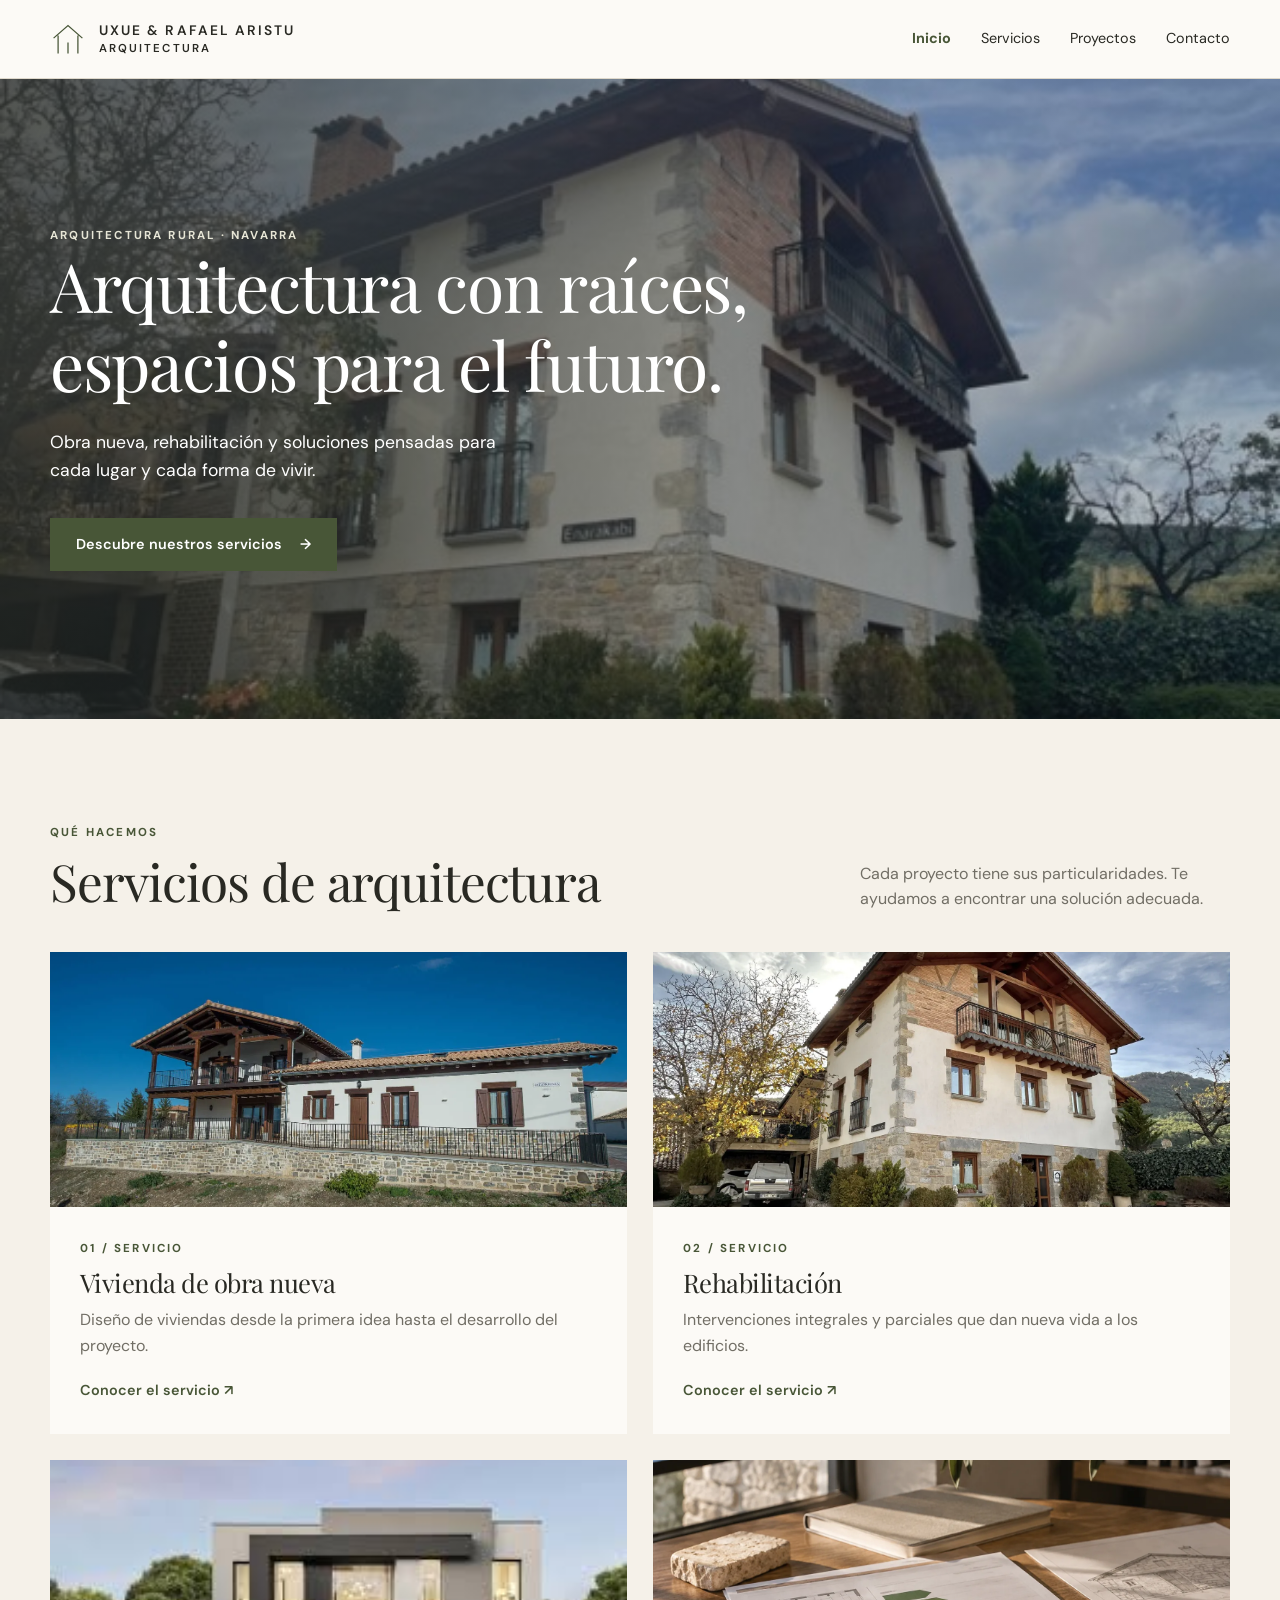
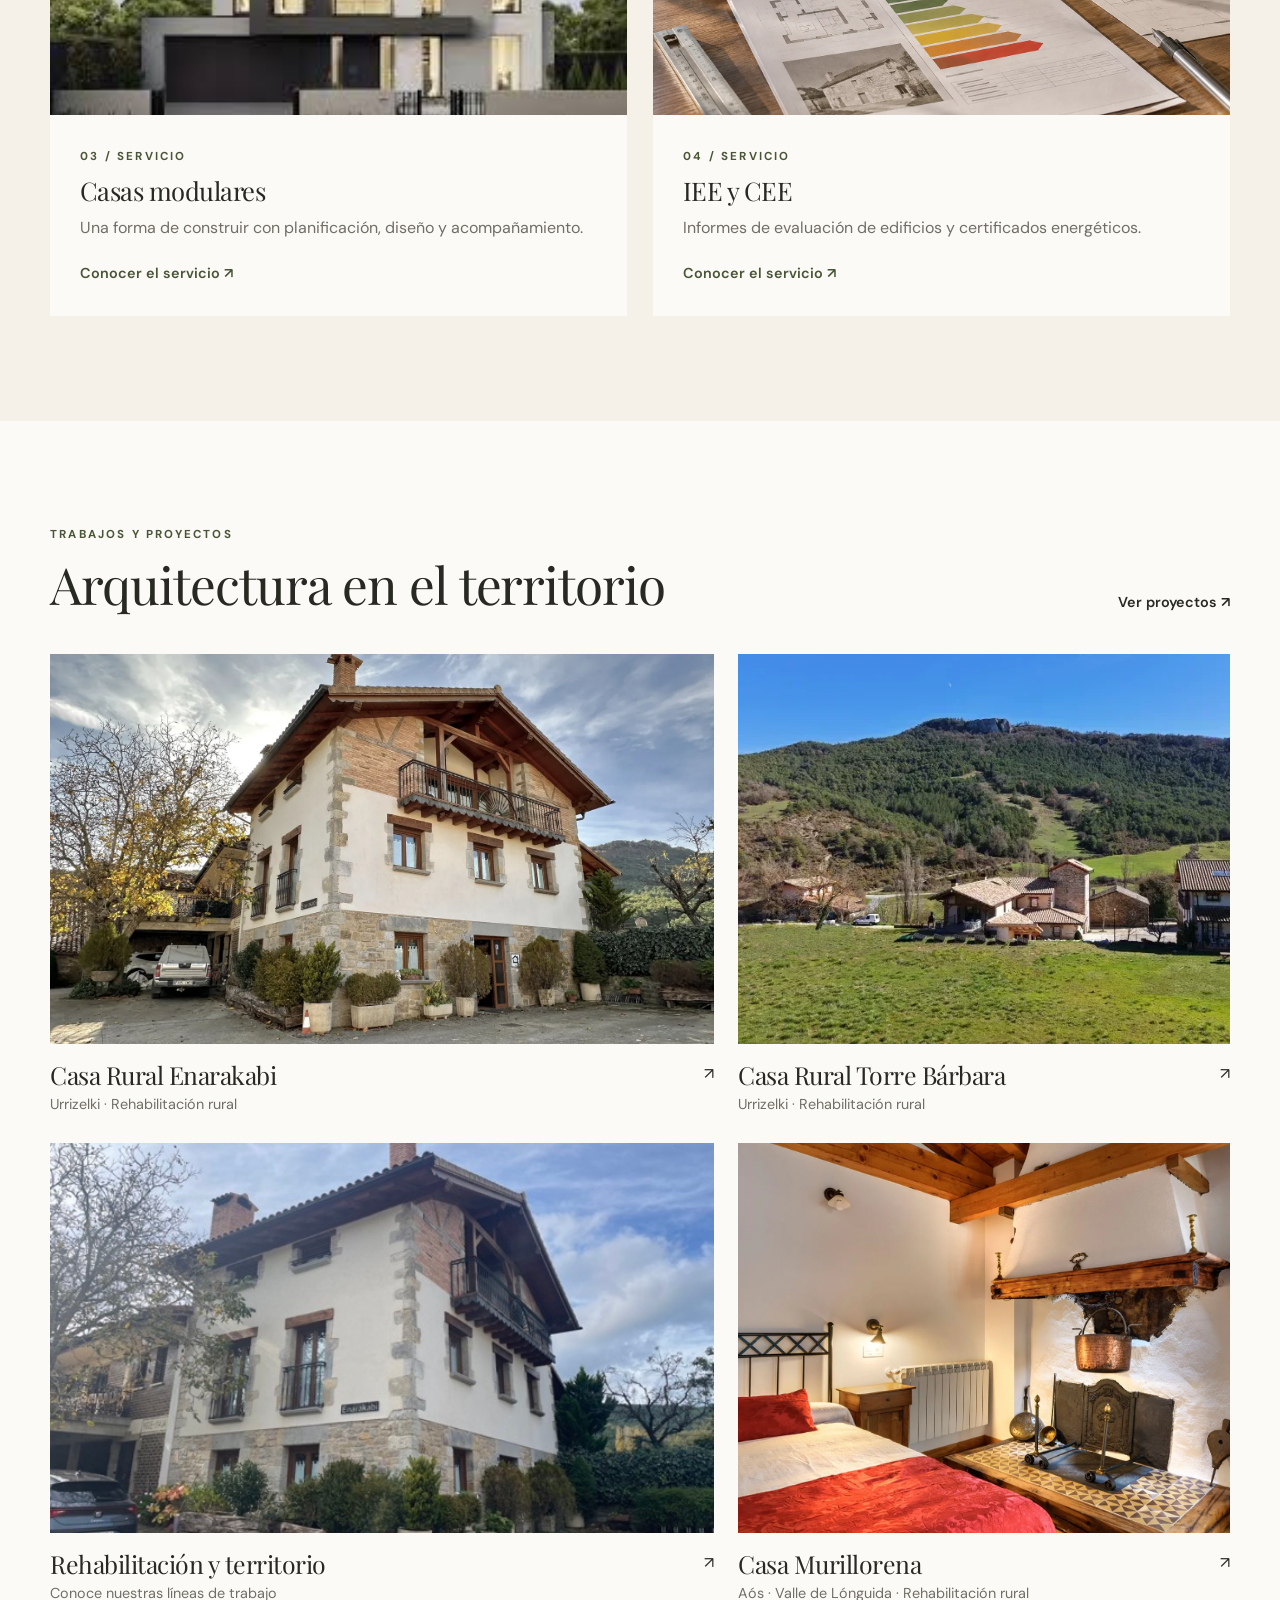
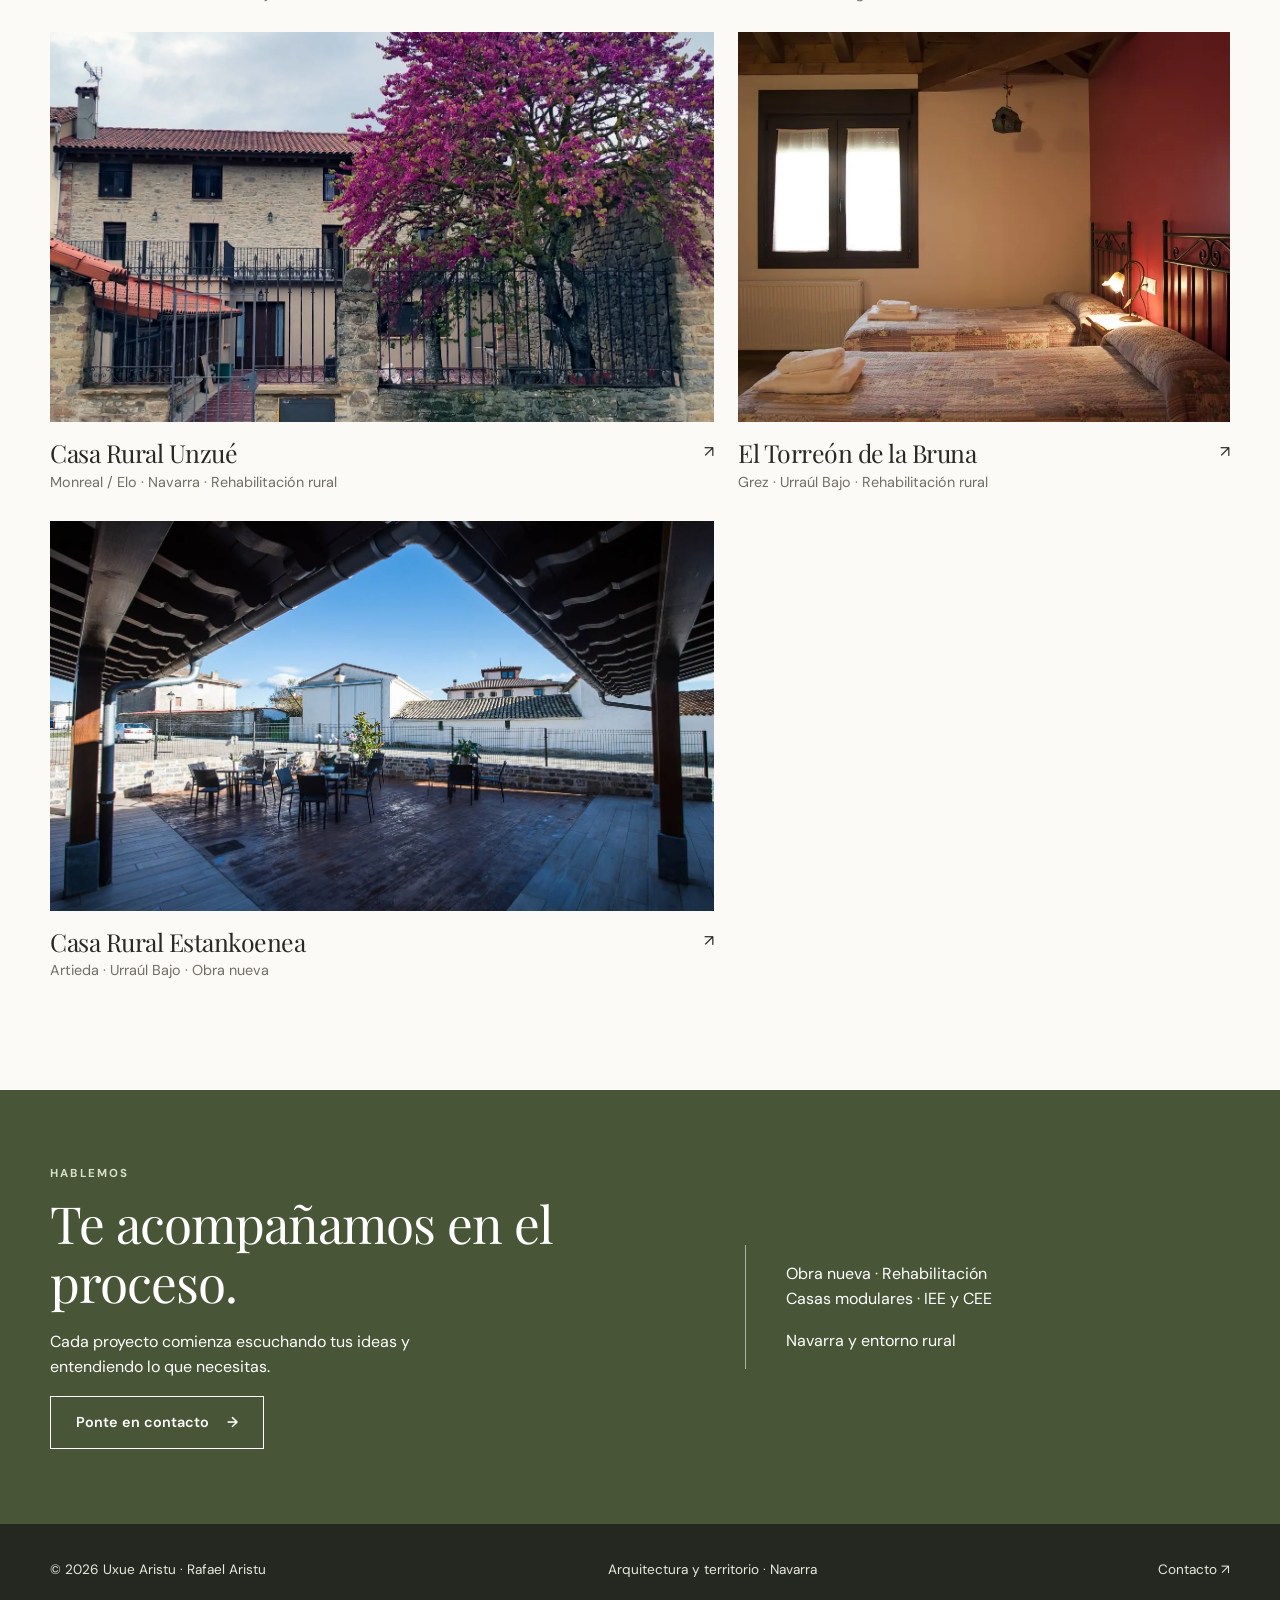
==== commit b7461e01: "Add files via upload" ====
--- a/index.html
+++ b/index.html
@@ -1,4 +1,4 @@
 <!DOCTYPE html>
 
 <html lang="es"><head><meta charset="utf-8"/><meta content="width=device-width, initial-scale=1" name="viewport"/><meta content="#f5f1e9" name="theme-color"/><meta content="Arquitectura rural en Navarra: obra nueva, rehabilitación, casas modulares, IEE y CEE." name="description"/><title>Inicio | Uxue y Rafael Aristu</title><link href="assets/css/styles.css" rel="stylesheet"/></head>
-<body><a class="skip-link" href="#contenido">Saltar al contenido</a><header class="site-header"><div class="container nav"><a aria-label="Uxue y Rafael Aristu, inicio" class="brand" href="index.html"><svg aria-hidden="true" class="brand-icon" viewbox="0 0 40 40"><path d="M4 19 20 5l16 14M9 16v20m22-20v20M20 36V24"></path></svg><span>UXUE &amp; RAFAEL ARISTU<br/><small>ARQUITECTURA</small></span></a><button aria-controls="primary-nav" aria-expanded="false" aria-label="Abrir menú" class="menu-toggle" type="button">☰</button><nav aria-label="Navegación principal" class="nav-links" id="primary-nav"><a aria-current="page" href="index.html">Inicio</a><a href="servicios.html">Servicios</a><a href="proyectos.html">Proyectos</a><a href="estudio.html">El estudio</a><a href="contacto.html">Contacto</a></nav></div></header><main id="contenido"><section class="hero"><div class="container"><div class="hero-content"><div class="eyebrow">Arquitectura rural · Navarra</div><h1>Arquitectura con raíces, espacios para el futuro.</h1><p>Obra nueva, rehabilitación y soluciones pensadas para cada lugar y cada forma de vivir.</p><a class="btn" href="#servicios">Descubre nuestros servicios <span aria-hidden="true">→</span></a></div></div></section><section class="section section-cream" id="servicios"><div class="container"><div class="section-heading"><div><div class="eyebrow">Qué hacemos</div><h2>Servicios de arquitectura</h2></div><p class="section-intro">Cada proyecto tiene sus particularidades. Te ayudamos a encontrar una solución adecuada.</p></div><div class="service-cards"><a class="service-card" href="servicios.html#obra-nueva"><div class="service-card-image"><img alt="Vivienda de obra nueva Estankoenea en Artieda" loading="lazy" src="assets/img/estankoenea/11.webp"/></div><div class="service-card-body"><span class="eyebrow">01 / Servicio</span><h3>Vivienda de obra nueva</h3><p>Diseño de viviendas desde la primera idea hasta el desarrollo del proyecto.</p><span class="text-link">Conocer el servicio <span aria-hidden="true">↗</span></span></div></a><a class="service-card" href="servicios.html#rehabilitacion"><div class="service-card-image"><img alt="Rehabilitación de Casa Rural Enarakabi" loading="lazy" src="assets/img/enarakabi/exterior-principal.webp"/></div><div class="service-card-body"><span class="eyebrow">02 / Servicio</span><h3>Rehabilitación</h3><p>Intervenciones integrales y parciales que dan nueva vida a los edificios.</p><span class="text-link">Conocer el servicio <span aria-hidden="true">↗</span></span></div></a><a class="service-card" href="servicios.html#casas-modulares"><div class="service-card-image"><img alt="Imagen ilustrativa de casas modulares" loading="lazy" src="assets/img/CASA1.jpeg"/></div><div class="service-card-body"><span class="eyebrow">03 / Servicio</span><h3>Casas modulares</h3><p>Una forma de construir con planificación, diseño y acompañamiento.</p><span class="text-link">Conocer el servicio <span aria-hidden="true">↗</span></span></div></a><a class="service-card" href="servicios.html#iee-cee"><div class="service-card-image"><img alt="Ilustración de informe de eficiencia energética" loading="lazy" src="assets/img/informe-energetico.webp"/></div><div class="service-card-body"><span class="eyebrow">04 / Servicio</span><h3>IEE y CEE</h3><p>Informes de evaluación de edificios y certificados energéticos.</p><span class="text-link">Conocer el servicio <span aria-hidden="true">↗</span></span></div></a></div></div></section><section class="section"><div class="container"><div class="section-heading"><div><div class="eyebrow">Trabajos y proyectos</div><h2>Arquitectura en el territorio</h2></div><a class="text-link" href="proyectos.html">Ver proyectos ↗</a></div><div class="projects"><a class="project-card" href="enarakabi.html"><div class="project-image"><img alt="Casa Rural Enarakabi" loading="lazy" src="assets/img/enarakabi/exterior-principal.webp"/></div><div class="project-meta"><div><h3>Casa Rural Enarakabi</h3><p>Urrizelki · Rehabilitación rural</p></div><span aria-hidden="true">↗</span></div></a><a class="project-card" href="torre-barbara.html"><div class="project-image"><img alt="Casa Rural Torre Bárbara" loading="lazy" src="assets/img/torre-barbara/i/01.webp"/></div><div class="project-meta"><div><h3>Casa Rural Torre Bárbara</h3><p>Urrizelki · Rehabilitación rural</p></div><span aria-hidden="true">↗</span></div></a><a class="project-card" href="proyectos.html"><div class="project-image"><img alt="Detalle de una construcción rural" loading="lazy" src="assets/img/rehab1.jpeg"/></div><div class="project-meta"><div><h3>Rehabilitación y territorio</h3><p>Conoce nuestras líneas de trabajo</p></div><span aria-hidden="true">↗</span></div></a><a class="project-card" href="casa-murillorena.html"><div class="project-image"><img alt="Casa Murillorena" loading="lazy" src="assets/img/casa-murillorena/01.webp"/></div><div class="project-meta"><div><h3>Casa Murillorena</h3><p>Aós · Valle de Lónguida · Rehabilitación rural</p></div><span aria-hidden="true">↗</span></div></a><a class="project-card" href="casa-unzue.html"><div class="project-image"><img alt="Casa Rural Unzué" loading="lazy" src="assets/img/casa-unzue/01.webp"/></div><div class="project-meta"><div><h3>Casa Rural Unzué</h3><p>Monreal / Elo · Navarra · Rehabilitación rural</p></div><span aria-hidden="true">↗</span></div></a><a class="project-card" href="torreon-bruna.html"><div class="project-image"><img alt="El Torreón de la Bruna" loading="lazy" src="assets/img/torreon-bruna/01.webp"/></div><div class="project-meta"><div><h3>El Torreón de la Bruna</h3><p>Grez · Urraúl Bajo · Rehabilitación rural</p></div><span aria-hidden="true">↗</span></div></a><a class="project-card" href="estankoenea.html"><div class="project-image"><img alt="Casa Rural Estankoenea" loading="lazy" src="assets/img/estankoenea/01.webp"/></div><div class="project-meta"><div><h3>Casa Rural Estankoenea</h3><p>Artieda · Urraúl Bajo · Obra nueva</p></div><span aria-hidden="true">↗</span></div></a></div></div></section><section class="about"><div aria-label="Arquitectura rural y materiales tradicionales" class="about-image" role="img"></div><div class="about-copy"><div class="eyebrow">El estudio</div><h2>Cercanía, oficio y respeto por el entorno.</h2><p>Uxue Aristu y Rafael Aristu. Trabajamos desde la atención a cada proyecto, al edificio y a las personas que lo habitan.</p><a class="btn btn-outline" href="estudio.html">Conoce el estudio ↗</a></div></section><section class="contact-banner"><div class="container contact-grid"><div><div class="eyebrow eyebrow-light">Hablemos</div><h2>Te acompañamos en el proceso.</h2><p>Cada proyecto comienza escuchando tus ideas y entendiendo lo que necesitas.</p><a class="btn btn-light" href="contacto.html">Ponte en contacto <span aria-hidden="true">→</span></a></div><div class="contact-note"><p>Obra nueva · Rehabilitación<br/>Casas modulares · IEE y CEE</p><p>Navarra y entorno rural</p></div></div></section></main><footer class="footer"><div class="container footer-inner"><span>© <span id="year"></span> Uxue Aristu · Rafael Aristu</span><span>Arquitectura y territorio · Navarra</span><a href="contacto.html">Contacto ↗</a></div></footer><script defer="" src="assets/js/main.js"></script></body></html>+<body><a class="skip-link" href="#contenido">Saltar al contenido</a><header class="site-header"><div class="container nav"><a aria-label="Uxue y Rafael Aristu, inicio" class="brand" href="index.html"><svg aria-hidden="true" class="brand-icon" viewbox="0 0 40 40"><path d="M4 19 20 5l16 14M9 16v20m22-20v20M20 36V24"></path></svg><span>UXUE &amp; RAFAEL ARISTU<br/><small>ARQUITECTURA</small></span></a><button aria-controls="primary-nav" aria-expanded="false" aria-label="Abrir menú" class="menu-toggle" type="button">☰</button><nav aria-label="Navegación principal" class="nav-links" id="primary-nav"><a aria-current="page" href="index.html">Inicio</a><a href="servicios.html">Servicios</a><a href="proyectos.html">Proyectos</a><a href="contacto.html">Contacto</a></nav></div></header><main id="contenido"><section class="hero"><div class="container"><div class="hero-content"><div class="eyebrow">Arquitectura rural · Navarra</div><h1>Arquitectura con raíces, espacios para el futuro.</h1><p>Obra nueva, rehabilitación y soluciones pensadas para cada lugar y cada forma de vivir.</p><a class="btn" href="#servicios">Descubre nuestros servicios <span aria-hidden="true">→</span></a></div></div></section><section class="section section-cream" id="servicios"><div class="container"><div class="section-heading"><div><div class="eyebrow">Qué hacemos</div><h2>Servicios de arquitectura</h2></div><p class="section-intro">Cada proyecto tiene sus particularidades. Te ayudamos a encontrar una solución adecuada.</p></div><div class="service-cards"><a class="service-card" href="servicios.html#obra-nueva"><div class="service-card-image"><img alt="Vivienda de obra nueva Estankoenea en Artieda" loading="lazy" src="assets/img/estankoenea/11.webp"/></div><div class="service-card-body"><span class="eyebrow">01 / Servicio</span><h3>Vivienda de obra nueva</h3><p>Diseño de viviendas desde la primera idea hasta el desarrollo del proyecto.</p><span class="text-link">Conocer el servicio <span aria-hidden="true">↗</span></span></div></a><a class="service-card" href="servicios.html#rehabilitacion"><div class="service-card-image"><img alt="Rehabilitación de Casa Rural Enarakabi" loading="lazy" src="assets/img/enarakabi/exterior-principal.webp"/></div><div class="service-card-body"><span class="eyebrow">02 / Servicio</span><h3>Rehabilitación</h3><p>Intervenciones integrales y parciales que dan nueva vida a los edificios.</p><span class="text-link">Conocer el servicio <span aria-hidden="true">↗</span></span></div></a><a class="service-card" href="servicios.html#casas-modulares"><div class="service-card-image"><img alt="Imagen ilustrativa de casas modulares" loading="lazy" src="assets/img/CASA1.jpeg"/></div><div class="service-card-body"><span class="eyebrow">03 / Servicio</span><h3>Casas modulares</h3><p>Una forma de construir con planificación, diseño y acompañamiento.</p><span class="text-link">Conocer el servicio <span aria-hidden="true">↗</span></span></div></a><a class="service-card" href="servicios.html#iee-cee"><div class="service-card-image"><img alt="Ilustración de informe de eficiencia energética" loading="lazy" src="assets/img/informe-energetico.webp"/></div><div class="service-card-body"><span class="eyebrow">04 / Servicio</span><h3>IEE y CEE</h3><p>Informes de evaluación de edificios y certificados energéticos.</p><span class="text-link">Conocer el servicio <span aria-hidden="true">↗</span></span></div></a></div></div></section><section class="section"><div class="container"><div class="section-heading"><div><div class="eyebrow">Trabajos y proyectos</div><h2>Arquitectura en el territorio</h2></div><a class="text-link" href="proyectos.html">Ver proyectos ↗</a></div><div class="projects"><a class="project-card" href="enarakabi.html"><div class="project-image"><img alt="Casa Rural Enarakabi" loading="lazy" src="assets/img/enarakabi/exterior-principal.webp"/></div><div class="project-meta"><div><h3>Casa Rural Enarakabi</h3><p>Urrizelki · Rehabilitación rural</p></div><span aria-hidden="true">↗</span></div></a><a class="project-card" href="torre-barbara.html"><div class="project-image"><img alt="Casa Rural Torre Bárbara" loading="lazy" src="assets/img/torre-barbara/i/01.webp"/></div><div class="project-meta"><div><h3>Casa Rural Torre Bárbara</h3><p>Urrizelki · Rehabilitación rural</p></div><span aria-hidden="true">↗</span></div></a><a class="project-card" href="proyectos.html"><div class="project-image"><img alt="Detalle de una construcción rural" loading="lazy" src="assets/img/rehab1.jpeg"/></div><div class="project-meta"><div><h3>Rehabilitación y territorio</h3><p>Conoce nuestras líneas de trabajo</p></div><span aria-hidden="true">↗</span></div></a><a class="project-card" href="casa-murillorena.html"><div class="project-image"><img alt="Casa Murillorena" loading="lazy" src="assets/img/casa-murillorena/01.webp"/></div><div class="project-meta"><div><h3>Casa Murillorena</h3><p>Aós · Valle de Lónguida · Rehabilitación rural</p></div><span aria-hidden="true">↗</span></div></a><a class="project-card" href="casa-unzue.html"><div class="project-image"><img alt="Casa Rural Unzué" loading="lazy" src="assets/img/casa-unzue/01.webp"/></div><div class="project-meta"><div><h3>Casa Rural Unzué</h3><p>Monreal / Elo · Navarra · Rehabilitación rural</p></div><span aria-hidden="true">↗</span></div></a><a class="project-card" href="torreon-bruna.html"><div class="project-image"><img alt="El Torreón de la Bruna" loading="lazy" src="assets/img/torreon-bruna/01.webp"/></div><div class="project-meta"><div><h3>El Torreón de la Bruna</h3><p>Grez · Urraúl Bajo · Rehabilitación rural</p></div><span aria-hidden="true">↗</span></div></a><a class="project-card" href="estankoenea.html"><div class="project-image"><img alt="Casa Rural Estankoenea" loading="lazy" src="assets/img/estankoenea/01.webp"/></div><div class="project-meta"><div><h3>Casa Rural Estankoenea</h3><p>Artieda · Urraúl Bajo · Obra nueva</p></div><span aria-hidden="true">↗</span></div></a></div></div></section><section class="contact-banner"><div class="container contact-grid"><div><div class="eyebrow eyebrow-light">Hablemos</div><h2>Te acompañamos en el proceso.</h2><p>Cada proyecto comienza escuchando tus ideas y entendiendo lo que necesitas.</p><a class="btn btn-light" href="contacto.html">Ponte en contacto <span aria-hidden="true">→</span></a></div><div class="contact-note"><p>Obra nueva · Rehabilitación<br/>Casas modulares · IEE y CEE</p><p>Navarra y entorno rural</p></div></div></section></main><footer class="footer"><div class="container footer-inner"><span>© <span id="year"></span> Uxue Aristu · Rafael Aristu</span><span>Arquitectura y territorio · Navarra</span><a href="contacto.html">Contacto ↗</a></div></footer><script defer="" src="assets/js/main.js"></script></body></html>
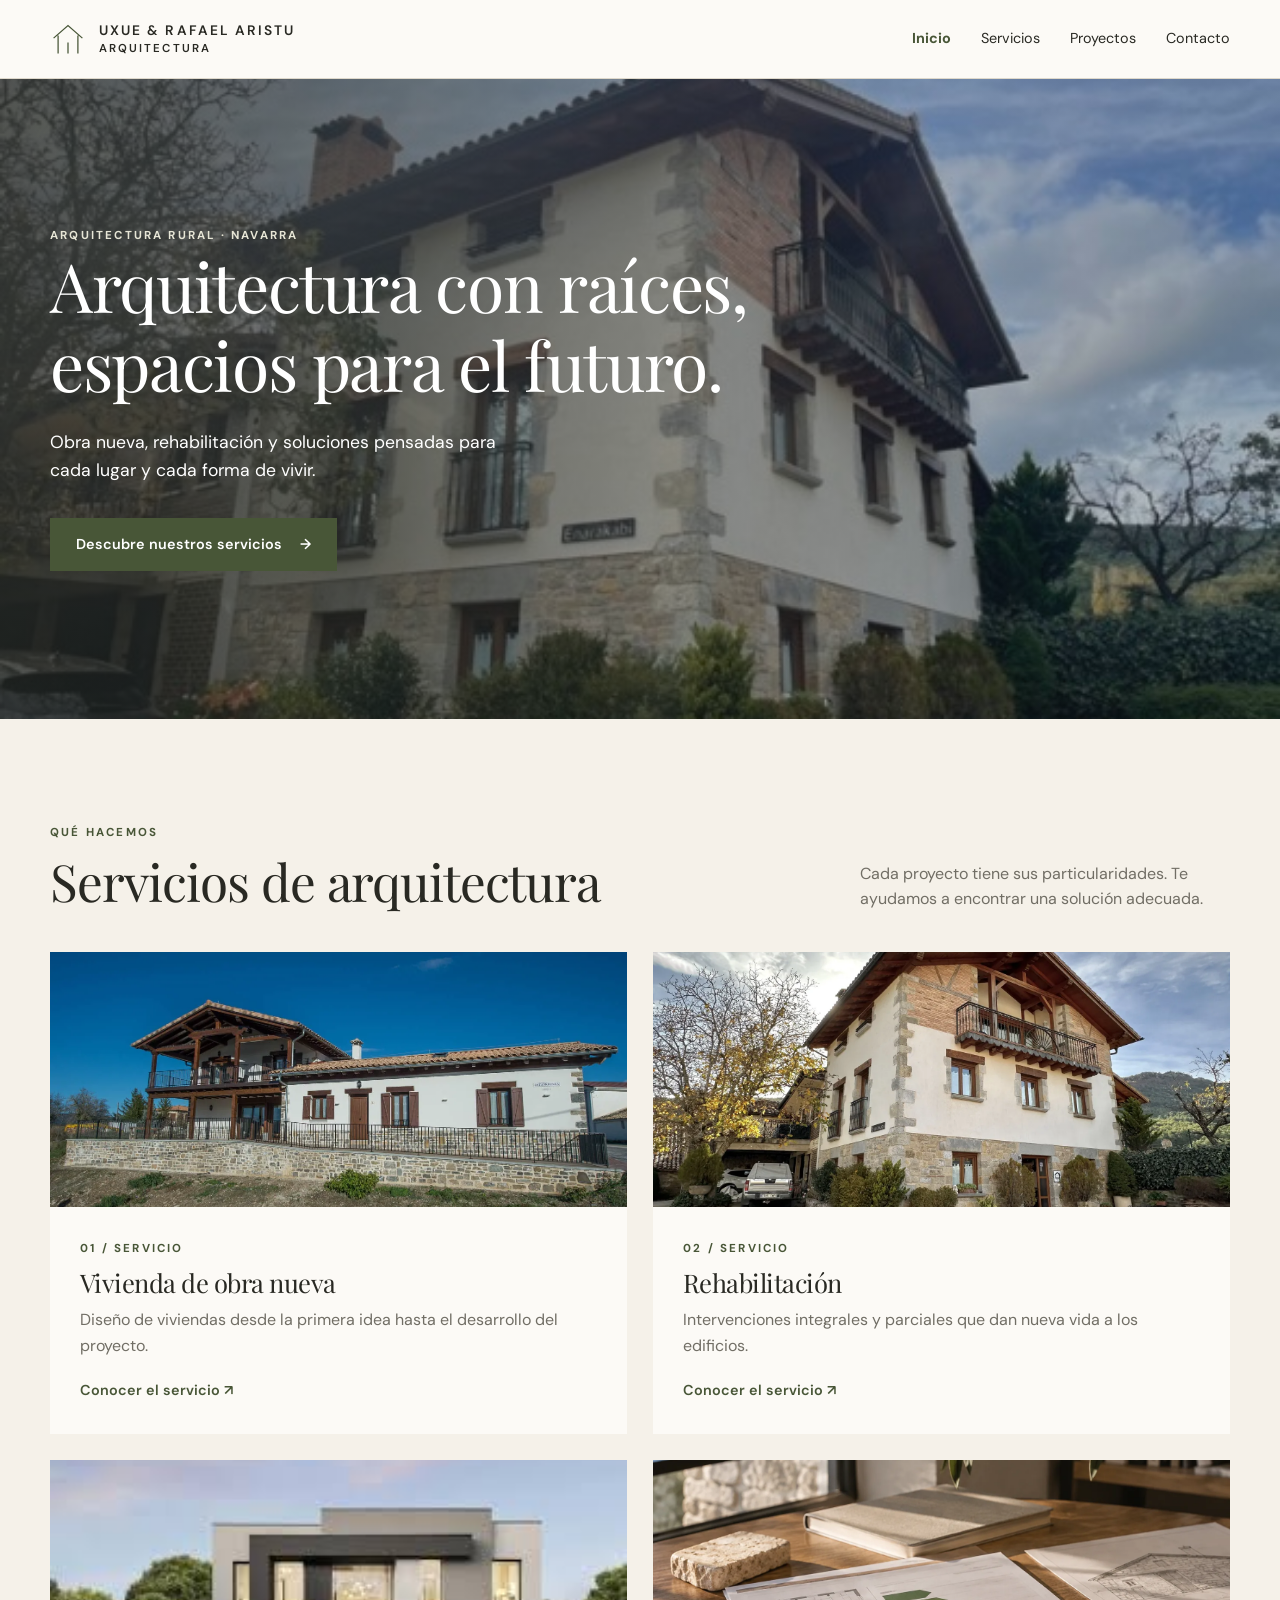
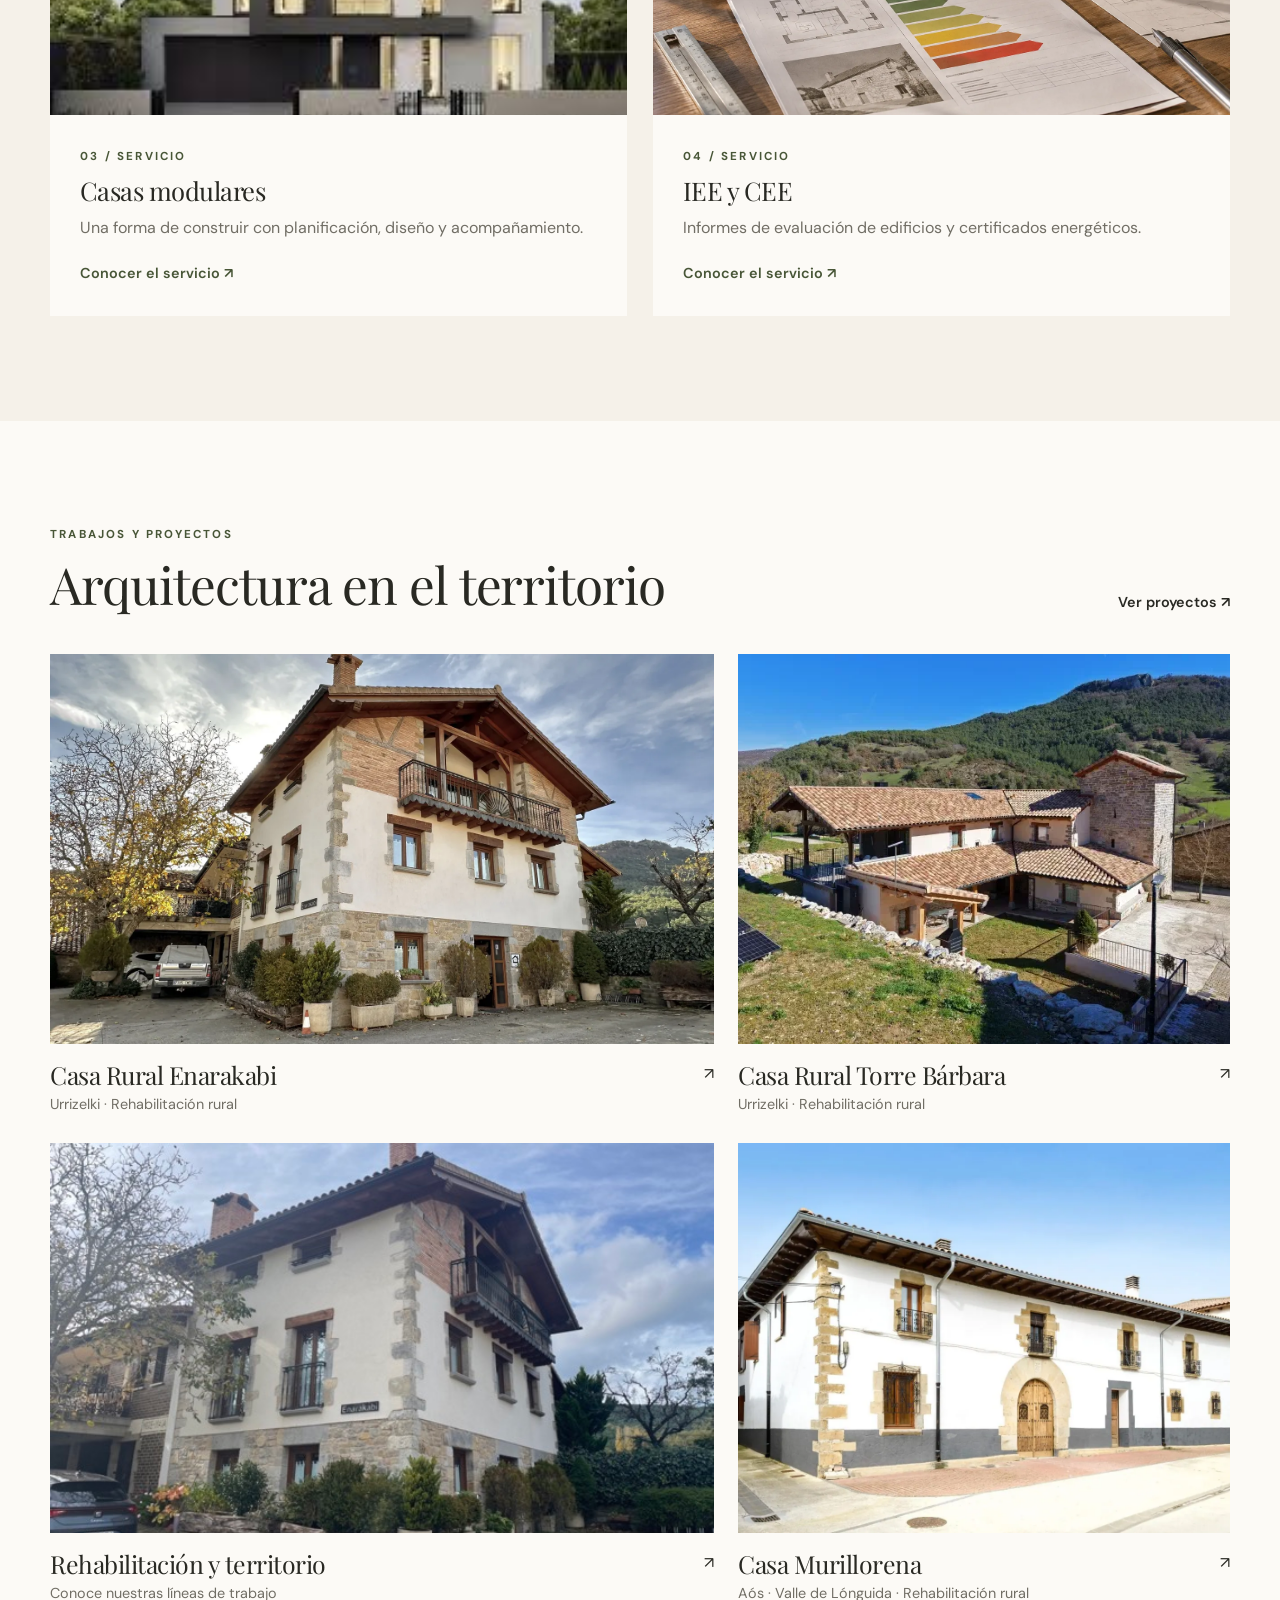
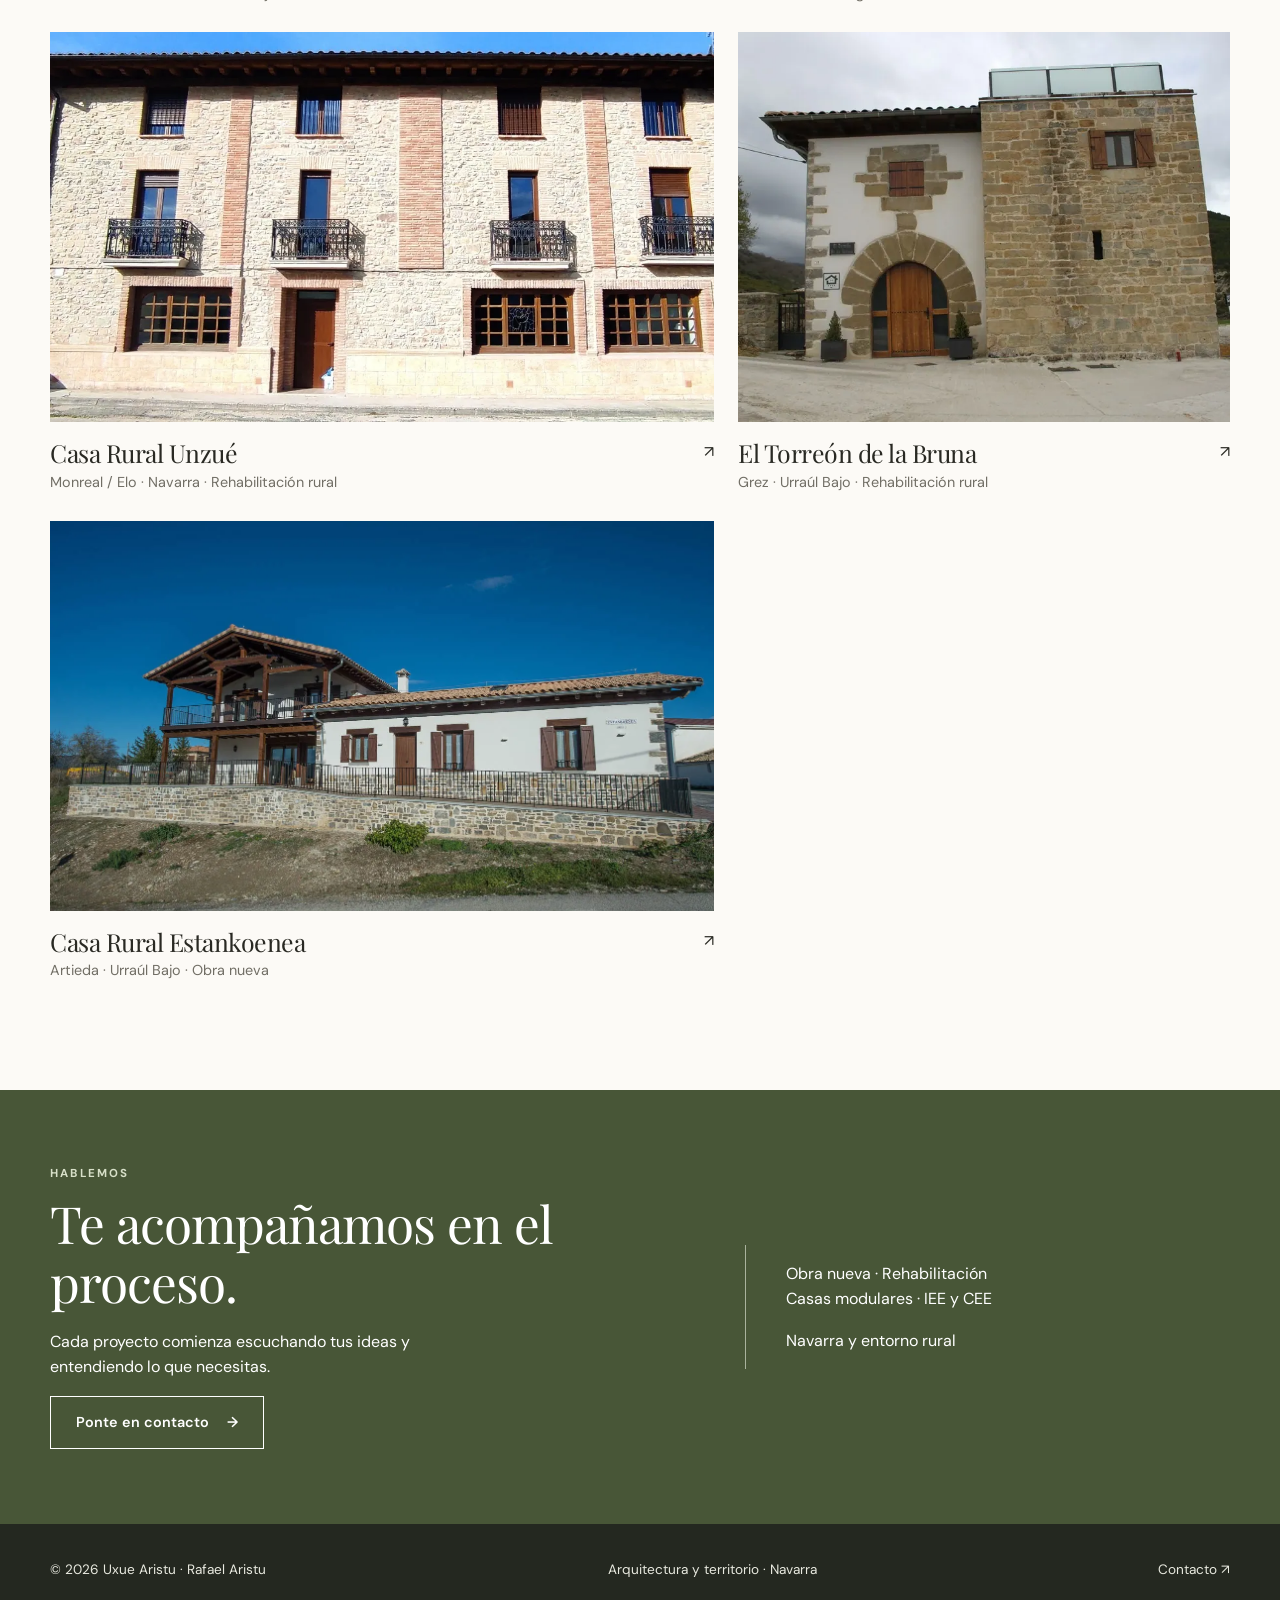
==== commit 37a2a576: "Add files via upload" ====
--- a/index.html
+++ b/index.html
@@ -1,4 +1,4 @@
 <!DOCTYPE html>
 
 <html lang="es"><head><meta charset="utf-8"/><meta content="width=device-width, initial-scale=1" name="viewport"/><meta content="#f5f1e9" name="theme-color"/><meta content="Arquitectura rural en Navarra: obra nueva, rehabilitación, casas modulares, IEE y CEE." name="description"/><title>Inicio | Uxue y Rafael Aristu</title><link href="assets/css/styles.css" rel="stylesheet"/></head>
-<body><a class="skip-link" href="#contenido">Saltar al contenido</a><header class="site-header"><div class="container nav"><a aria-label="Uxue y Rafael Aristu, inicio" class="brand" href="index.html"><svg aria-hidden="true" class="brand-icon" viewbox="0 0 40 40"><path d="M4 19 20 5l16 14M9 16v20m22-20v20M20 36V24"></path></svg><span>UXUE &amp; RAFAEL ARISTU<br/><small>ARQUITECTURA</small></span></a><button aria-controls="primary-nav" aria-expanded="false" aria-label="Abrir menú" class="menu-toggle" type="button">☰</button><nav aria-label="Navegación principal" class="nav-links" id="primary-nav"><a aria-current="page" href="index.html">Inicio</a><a href="servicios.html">Servicios</a><a href="proyectos.html">Proyectos</a><a href="contacto.html">Contacto</a></nav></div></header><main id="contenido"><section class="hero"><div class="container"><div class="hero-content"><div class="eyebrow">Arquitectura rural · Navarra</div><h1>Arquitectura con raíces, espacios para el futuro.</h1><p>Obra nueva, rehabilitación y soluciones pensadas para cada lugar y cada forma de vivir.</p><a class="btn" href="#servicios">Descubre nuestros servicios <span aria-hidden="true">→</span></a></div></div></section><section class="section section-cream" id="servicios"><div class="container"><div class="section-heading"><div><div class="eyebrow">Qué hacemos</div><h2>Servicios de arquitectura</h2></div><p class="section-intro">Cada proyecto tiene sus particularidades. Te ayudamos a encontrar una solución adecuada.</p></div><div class="service-cards"><a class="service-card" href="servicios.html#obra-nueva"><div class="service-card-image"><img alt="Vivienda de obra nueva Estankoenea en Artieda" loading="lazy" src="assets/img/estankoenea/11.webp"/></div><div class="service-card-body"><span class="eyebrow">01 / Servicio</span><h3>Vivienda de obra nueva</h3><p>Diseño de viviendas desde la primera idea hasta el desarrollo del proyecto.</p><span class="text-link">Conocer el servicio <span aria-hidden="true">↗</span></span></div></a><a class="service-card" href="servicios.html#rehabilitacion"><div class="service-card-image"><img alt="Rehabilitación de Casa Rural Enarakabi" loading="lazy" src="assets/img/enarakabi/exterior-principal.webp"/></div><div class="service-card-body"><span class="eyebrow">02 / Servicio</span><h3>Rehabilitación</h3><p>Intervenciones integrales y parciales que dan nueva vida a los edificios.</p><span class="text-link">Conocer el servicio <span aria-hidden="true">↗</span></span></div></a><a class="service-card" href="servicios.html#casas-modulares"><div class="service-card-image"><img alt="Imagen ilustrativa de casas modulares" loading="lazy" src="assets/img/CASA1.jpeg"/></div><div class="service-card-body"><span class="eyebrow">03 / Servicio</span><h3>Casas modulares</h3><p>Una forma de construir con planificación, diseño y acompañamiento.</p><span class="text-link">Conocer el servicio <span aria-hidden="true">↗</span></span></div></a><a class="service-card" href="servicios.html#iee-cee"><div class="service-card-image"><img alt="Ilustración de informe de eficiencia energética" loading="lazy" src="assets/img/informe-energetico.webp"/></div><div class="service-card-body"><span class="eyebrow">04 / Servicio</span><h3>IEE y CEE</h3><p>Informes de evaluación de edificios y certificados energéticos.</p><span class="text-link">Conocer el servicio <span aria-hidden="true">↗</span></span></div></a></div></div></section><section class="section"><div class="container"><div class="section-heading"><div><div class="eyebrow">Trabajos y proyectos</div><h2>Arquitectura en el territorio</h2></div><a class="text-link" href="proyectos.html">Ver proyectos ↗</a></div><div class="projects"><a class="project-card" href="enarakabi.html"><div class="project-image"><img alt="Casa Rural Enarakabi" loading="lazy" src="assets/img/enarakabi/exterior-principal.webp"/></div><div class="project-meta"><div><h3>Casa Rural Enarakabi</h3><p>Urrizelki · Rehabilitación rural</p></div><span aria-hidden="true">↗</span></div></a><a class="project-card" href="torre-barbara.html"><div class="project-image"><img alt="Casa Rural Torre Bárbara" loading="lazy" src="assets/img/torre-barbara/i/01.webp"/></div><div class="project-meta"><div><h3>Casa Rural Torre Bárbara</h3><p>Urrizelki · Rehabilitación rural</p></div><span aria-hidden="true">↗</span></div></a><a class="project-card" href="proyectos.html"><div class="project-image"><img alt="Detalle de una construcción rural" loading="lazy" src="assets/img/rehab1.jpeg"/></div><div class="project-meta"><div><h3>Rehabilitación y territorio</h3><p>Conoce nuestras líneas de trabajo</p></div><span aria-hidden="true">↗</span></div></a><a class="project-card" href="casa-murillorena.html"><div class="project-image"><img alt="Casa Murillorena" loading="lazy" src="assets/img/casa-murillorena/01.webp"/></div><div class="project-meta"><div><h3>Casa Murillorena</h3><p>Aós · Valle de Lónguida · Rehabilitación rural</p></div><span aria-hidden="true">↗</span></div></a><a class="project-card" href="casa-unzue.html"><div class="project-image"><img alt="Casa Rural Unzué" loading="lazy" src="assets/img/casa-unzue/01.webp"/></div><div class="project-meta"><div><h3>Casa Rural Unzué</h3><p>Monreal / Elo · Navarra · Rehabilitación rural</p></div><span aria-hidden="true">↗</span></div></a><a class="project-card" href="torreon-bruna.html"><div class="project-image"><img alt="El Torreón de la Bruna" loading="lazy" src="assets/img/torreon-bruna/01.webp"/></div><div class="project-meta"><div><h3>El Torreón de la Bruna</h3><p>Grez · Urraúl Bajo · Rehabilitación rural</p></div><span aria-hidden="true">↗</span></div></a><a class="project-card" href="estankoenea.html"><div class="project-image"><img alt="Casa Rural Estankoenea" loading="lazy" src="assets/img/estankoenea/01.webp"/></div><div class="project-meta"><div><h3>Casa Rural Estankoenea</h3><p>Artieda · Urraúl Bajo · Obra nueva</p></div><span aria-hidden="true">↗</span></div></a></div></div></section><section class="contact-banner"><div class="container contact-grid"><div><div class="eyebrow eyebrow-light">Hablemos</div><h2>Te acompañamos en el proceso.</h2><p>Cada proyecto comienza escuchando tus ideas y entendiendo lo que necesitas.</p><a class="btn btn-light" href="contacto.html">Ponte en contacto <span aria-hidden="true">→</span></a></div><div class="contact-note"><p>Obra nueva · Rehabilitación<br/>Casas modulares · IEE y CEE</p><p>Navarra y entorno rural</p></div></div></section></main><footer class="footer"><div class="container footer-inner"><span>© <span id="year"></span> Uxue Aristu · Rafael Aristu</span><span>Arquitectura y territorio · Navarra</span><a href="contacto.html">Contacto ↗</a></div></footer><script defer="" src="assets/js/main.js"></script></body></html>+<body><a class="skip-link" href="#contenido">Saltar al contenido</a><header class="site-header"><div class="container nav"><a aria-label="Uxue y Rafael Aristu, inicio" class="brand" href="index.html"><svg aria-hidden="true" class="brand-icon" viewbox="0 0 40 40"><path d="M4 19 20 5l16 14M9 16v20m22-20v20M20 36V24"></path></svg><span>UXUE &amp; RAFAEL ARISTU<br/><small>ARQUITECTURA</small></span></a><button aria-controls="primary-nav" aria-expanded="false" aria-label="Abrir menú" class="menu-toggle" type="button">☰</button><nav aria-label="Navegación principal" class="nav-links" id="primary-nav"><a aria-current="page" href="index.html">Inicio</a><a href="servicios.html">Servicios</a><a href="proyectos.html">Proyectos</a><a href="contacto.html">Contacto</a></nav></div></header><main id="contenido"><section class="hero"><div class="container"><div class="hero-content"><div class="eyebrow">Arquitectura rural · Navarra</div><h1>Arquitectura con raíces, espacios para el futuro.</h1><p>Obra nueva, rehabilitación y soluciones pensadas para cada lugar y cada forma de vivir.</p><a class="btn" href="#servicios">Descubre nuestros servicios <span aria-hidden="true">→</span></a></div></div></section><section class="section section-cream" id="servicios"><div class="container"><div class="section-heading"><div><div class="eyebrow">Qué hacemos</div><h2>Servicios de arquitectura</h2></div><p class="section-intro">Cada proyecto tiene sus particularidades. Te ayudamos a encontrar una solución adecuada.</p></div><div class="service-cards"><a class="service-card" href="servicios.html#obra-nueva"><div class="service-card-image"><img alt="Vivienda de obra nueva Estankoenea en Artieda" loading="lazy" src="assets/img/estankoenea/11.webp"/></div><div class="service-card-body"><span class="eyebrow">01 / Servicio</span><h3>Vivienda de obra nueva</h3><p>Diseño de viviendas desde la primera idea hasta el desarrollo del proyecto.</p><span class="text-link">Conocer el servicio <span aria-hidden="true">↗</span></span></div></a><a class="service-card" href="servicios.html#rehabilitacion"><div class="service-card-image"><img alt="Rehabilitación de Casa Rural Enarakabi" loading="lazy" src="assets/img/enarakabi/exterior-principal.webp"/></div><div class="service-card-body"><span class="eyebrow">02 / Servicio</span><h3>Rehabilitación</h3><p>Intervenciones integrales y parciales que dan nueva vida a los edificios.</p><span class="text-link">Conocer el servicio <span aria-hidden="true">↗</span></span></div></a><a class="service-card" href="servicios.html#casas-modulares"><div class="service-card-image"><img alt="Imagen ilustrativa de casas modulares" loading="lazy" src="assets/img/CASA1.jpeg"/></div><div class="service-card-body"><span class="eyebrow">03 / Servicio</span><h3>Casas modulares</h3><p>Una forma de construir con planificación, diseño y acompañamiento.</p><span class="text-link">Conocer el servicio <span aria-hidden="true">↗</span></span></div></a><a class="service-card" href="servicios.html#iee-cee"><div class="service-card-image"><img alt="Ilustración de informe de eficiencia energética" loading="lazy" src="assets/img/informe-energetico.webp"/></div><div class="service-card-body"><span class="eyebrow">04 / Servicio</span><h3>IEE y CEE</h3><p>Informes de evaluación de edificios y certificados energéticos.</p><span class="text-link">Conocer el servicio <span aria-hidden="true">↗</span></span></div></a></div></div></section><section class="section"><div class="container"><div class="section-heading"><div><div class="eyebrow">Trabajos y proyectos</div><h2>Arquitectura en el territorio</h2></div><a class="text-link" href="proyectos.html">Ver proyectos ↗</a></div><div class="projects"><a class="project-card" href="enarakabi.html"><div class="project-image"><img alt="Casa Rural Enarakabi" loading="lazy" src="assets/img/enarakabi/exterior-principal.webp"/></div><div class="project-meta"><div><h3>Casa Rural Enarakabi</h3><p>Urrizelki · Rehabilitación rural</p></div><span aria-hidden="true">↗</span></div></a><a class="project-card" href="torre-barbara.html"><div class="project-image"><img alt="Casa Rural Torre Bárbara" loading="lazy" src="assets/img/torre-barbara/ii/02.webp"/></div><div class="project-meta"><div><h3>Casa Rural Torre Bárbara</h3><p>Urrizelki · Rehabilitación rural</p></div><span aria-hidden="true">↗</span></div></a><a class="project-card" href="proyectos.html"><div class="project-image"><img alt="Detalle de una construcción rural" loading="lazy" src="assets/img/rehab1.jpeg"/></div><div class="project-meta"><div><h3>Rehabilitación y territorio</h3><p>Conoce nuestras líneas de trabajo</p></div><span aria-hidden="true">↗</span></div></a><a class="project-card" href="casa-murillorena.html"><div class="project-image"><img alt="Casa Murillorena" loading="lazy" src="assets/img/casa-murillorena/04.webp"/></div><div class="project-meta"><div><h3>Casa Murillorena</h3><p>Aós · Valle de Lónguida · Rehabilitación rural</p></div><span aria-hidden="true">↗</span></div></a><a class="project-card" href="casa-unzue.html"><div class="project-image"><img alt="Casa Rural Unzué" loading="lazy" src="assets/img/casa-unzue/10.webp"/></div><div class="project-meta"><div><h3>Casa Rural Unzué</h3><p>Monreal / Elo · Navarra · Rehabilitación rural</p></div><span aria-hidden="true">↗</span></div></a><a class="project-card" href="torreon-bruna.html"><div class="project-image"><img alt="El Torreón de la Bruna" loading="lazy" src="assets/img/torreon-bruna/10.webp"/></div><div class="project-meta"><div><h3>El Torreón de la Bruna</h3><p>Grez · Urraúl Bajo · Rehabilitación rural</p></div><span aria-hidden="true">↗</span></div></a><a class="project-card" href="estankoenea.html"><div class="project-image"><img alt="Casa Rural Estankoenea" loading="lazy" src="assets/img/estankoenea/11.webp"/></div><div class="project-meta"><div><h3>Casa Rural Estankoenea</h3><p>Artieda · Urraúl Bajo · Obra nueva</p></div><span aria-hidden="true">↗</span></div></a></div></div></section><section class="contact-banner"><div class="container contact-grid"><div><div class="eyebrow eyebrow-light">Hablemos</div><h2>Te acompañamos en el proceso.</h2><p>Cada proyecto comienza escuchando tus ideas y entendiendo lo que necesitas.</p><a class="btn btn-light" href="contacto.html">Ponte en contacto <span aria-hidden="true">→</span></a></div><div class="contact-note"><p>Obra nueva · Rehabilitación<br/>Casas modulares · IEE y CEE</p><p>Navarra y entorno rural</p></div></div></section></main><footer class="footer"><div class="container footer-inner"><span>© <span id="year"></span> Uxue Aristu · Rafael Aristu</span><span>Arquitectura y territorio · Navarra</span><a href="contacto.html">Contacto ↗</a></div></footer><script defer="" src="assets/js/main.js"></script></body></html>
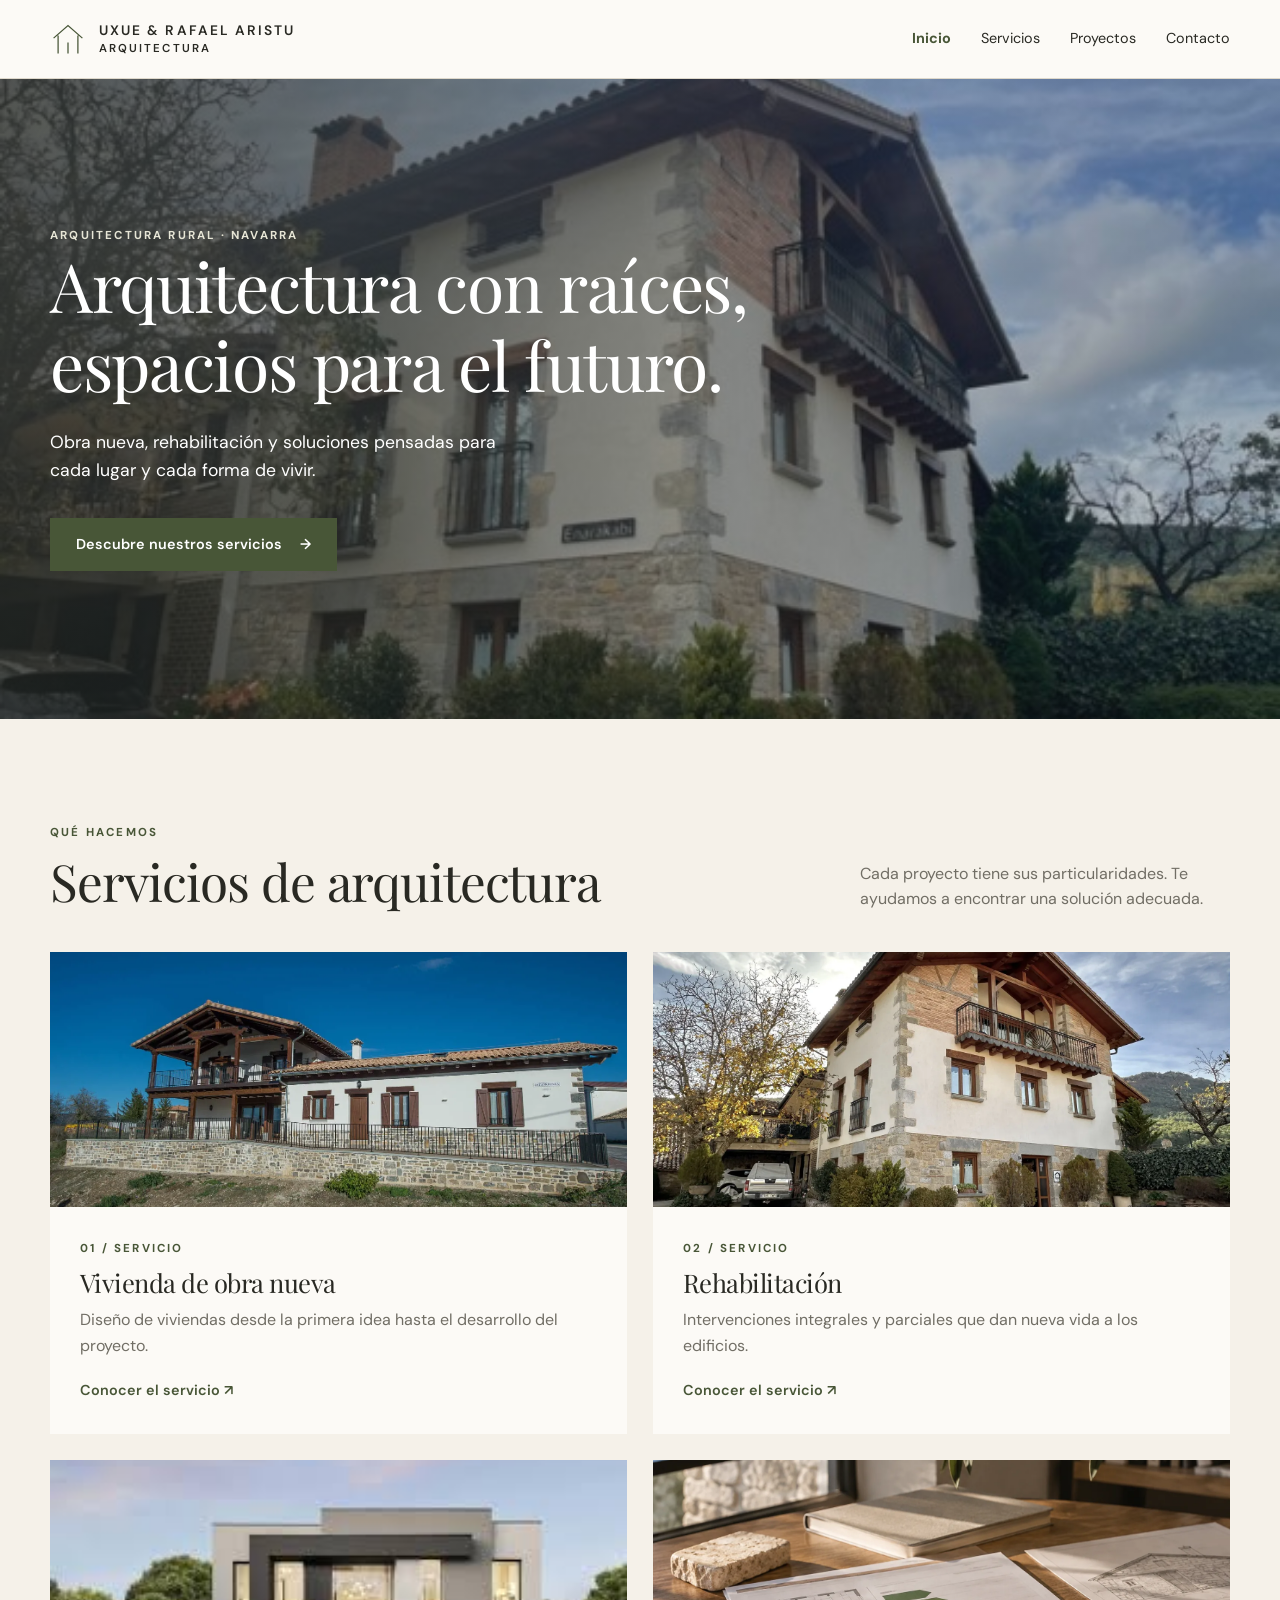
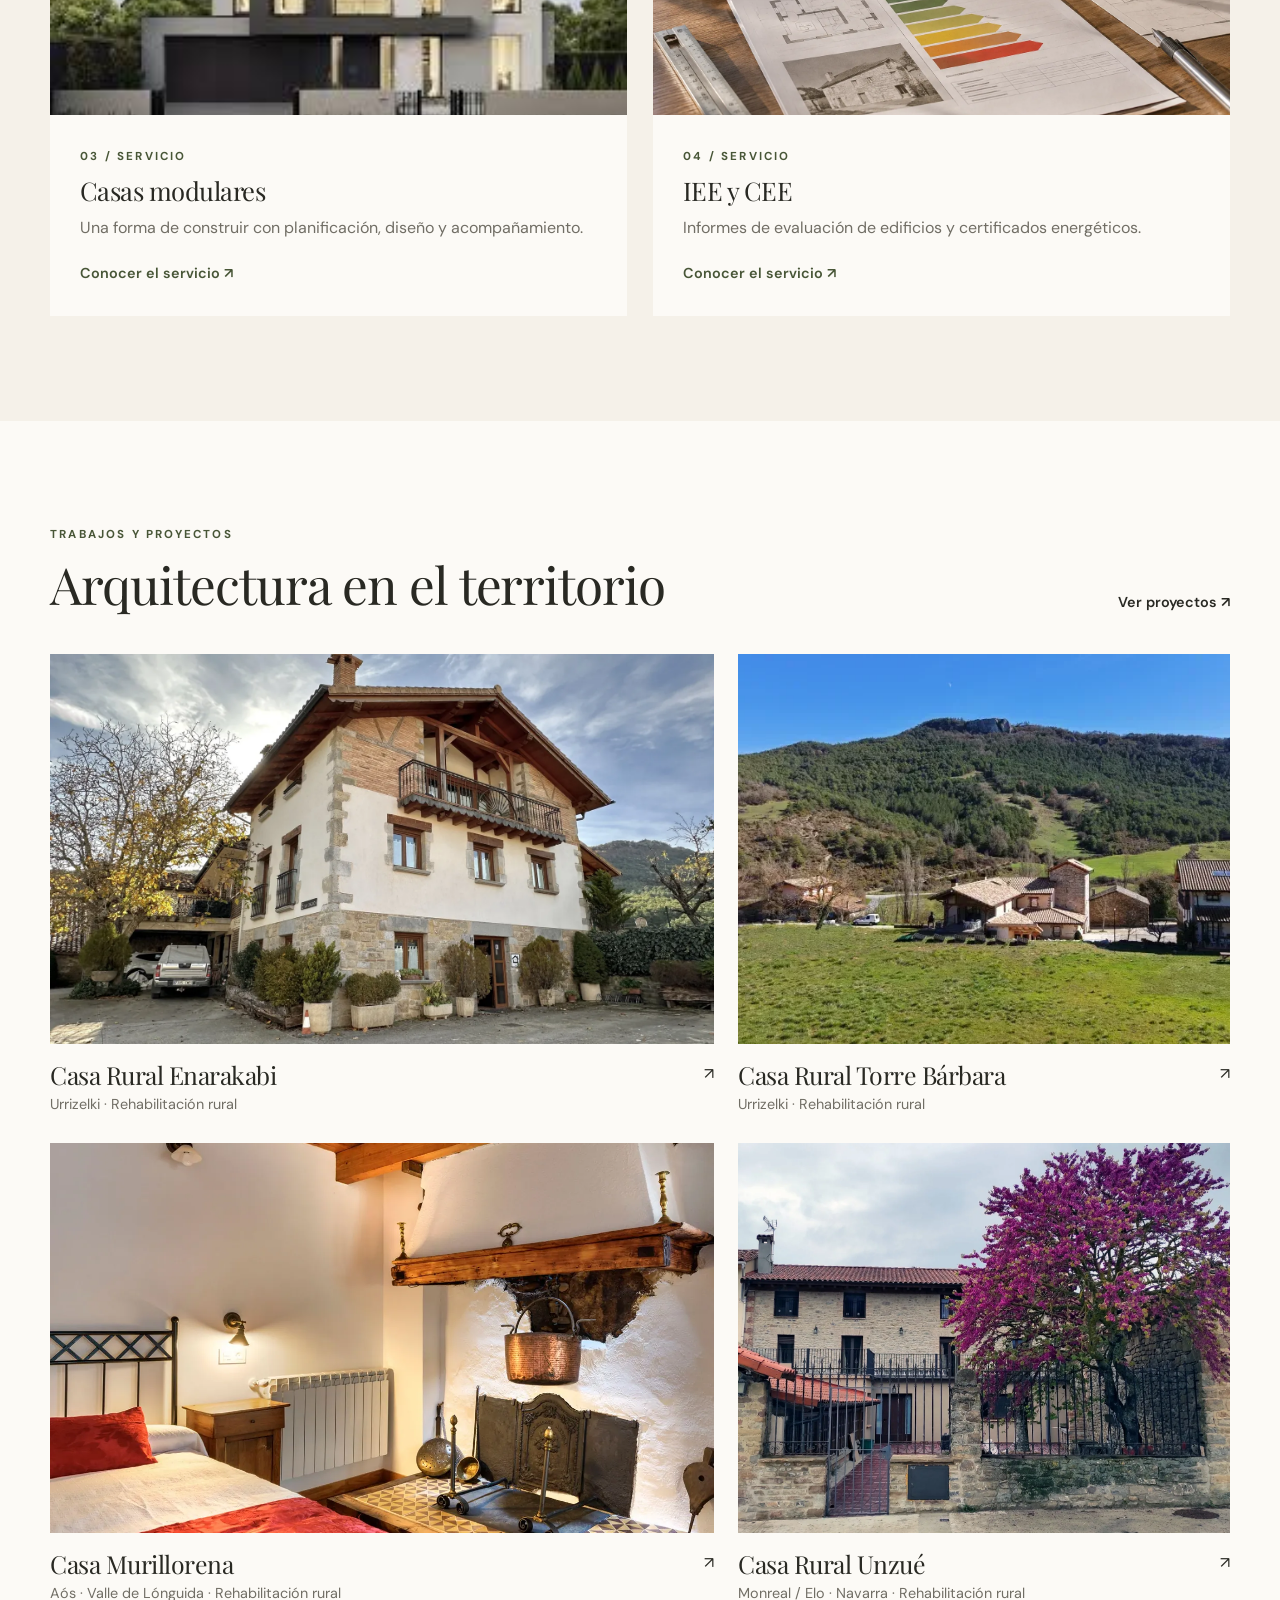
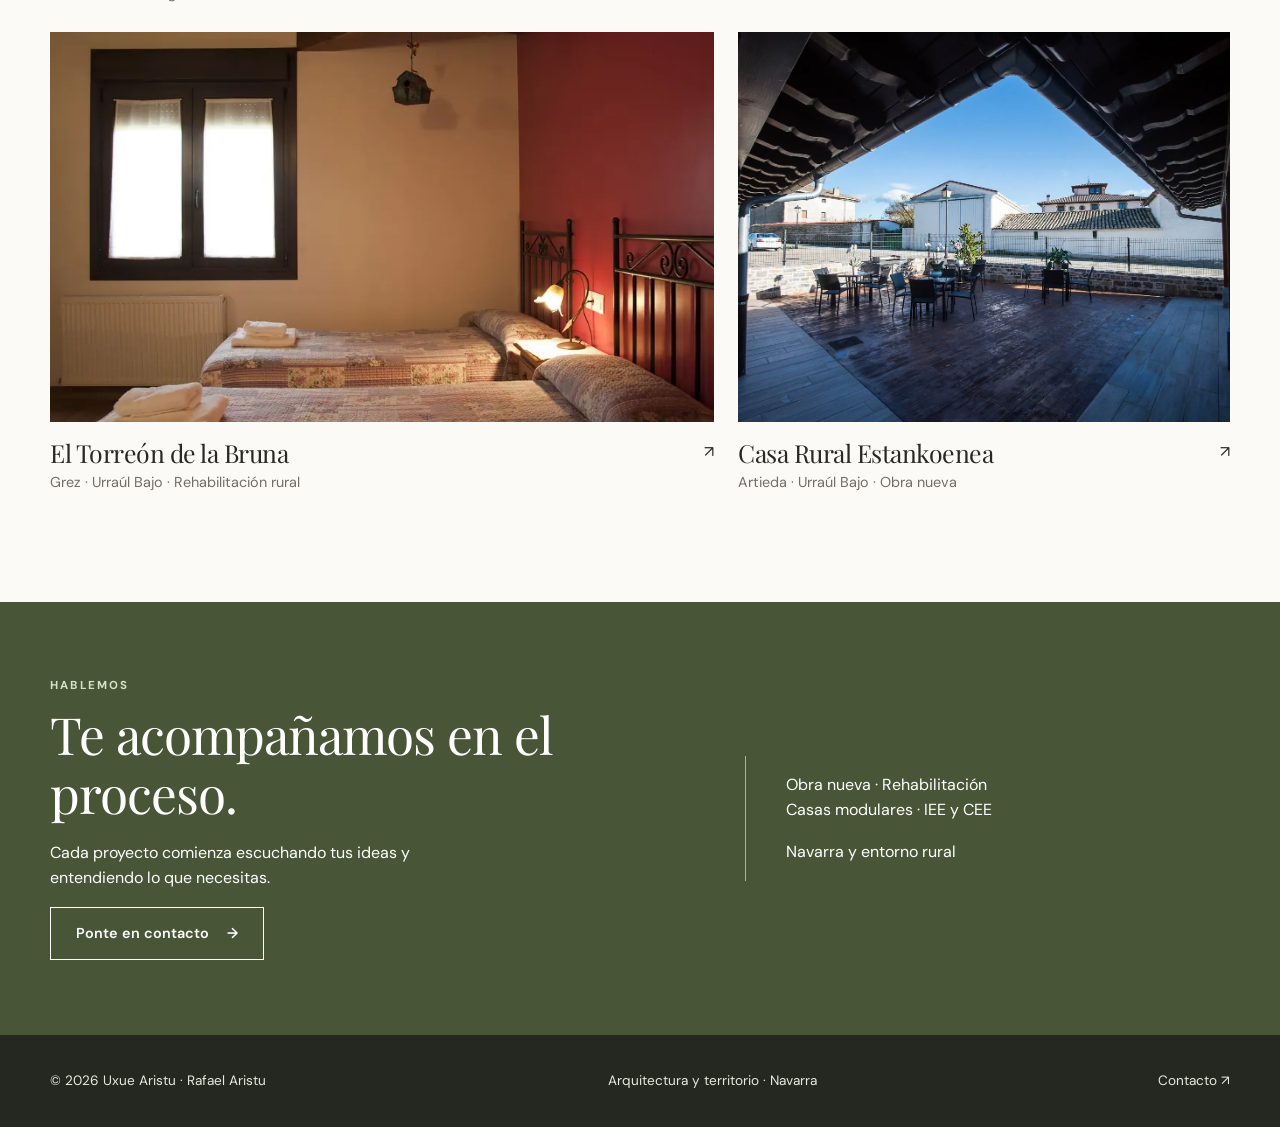
==== commit 58f1fdc1: "Add files via upload" ====
--- a/index.html
+++ b/index.html
@@ -1,4 +1,4 @@
 <!DOCTYPE html>
 
 <html lang="es"><head><meta charset="utf-8"/><meta content="width=device-width, initial-scale=1" name="viewport"/><meta content="#f5f1e9" name="theme-color"/><meta content="Arquitectura rural en Navarra: obra nueva, rehabilitación, casas modulares, IEE y CEE." name="description"/><title>Inicio | Uxue y Rafael Aristu</title><link href="assets/css/styles.css" rel="stylesheet"/></head>
-<body><a class="skip-link" href="#contenido">Saltar al contenido</a><header class="site-header"><div class="container nav"><a aria-label="Uxue y Rafael Aristu, inicio" class="brand" href="index.html"><svg aria-hidden="true" class="brand-icon" viewbox="0 0 40 40"><path d="M4 19 20 5l16 14M9 16v20m22-20v20M20 36V24"></path></svg><span>UXUE &amp; RAFAEL ARISTU<br/><small>ARQUITECTURA</small></span></a><button aria-controls="primary-nav" aria-expanded="false" aria-label="Abrir menú" class="menu-toggle" type="button">☰</button><nav aria-label="Navegación principal" class="nav-links" id="primary-nav"><a aria-current="page" href="index.html">Inicio</a><a href="servicios.html">Servicios</a><a href="proyectos.html">Proyectos</a><a href="contacto.html">Contacto</a></nav></div></header><main id="contenido"><section class="hero"><div class="container"><div class="hero-content"><div class="eyebrow">Arquitectura rural · Navarra</div><h1>Arquitectura con raíces, espacios para el futuro.</h1><p>Obra nueva, rehabilitación y soluciones pensadas para cada lugar y cada forma de vivir.</p><a class="btn" href="#servicios">Descubre nuestros servicios <span aria-hidden="true">→</span></a></div></div></section><section class="section section-cream" id="servicios"><div class="container"><div class="section-heading"><div><div class="eyebrow">Qué hacemos</div><h2>Servicios de arquitectura</h2></div><p class="section-intro">Cada proyecto tiene sus particularidades. Te ayudamos a encontrar una solución adecuada.</p></div><div class="service-cards"><a class="service-card" href="servicios.html#obra-nueva"><div class="service-card-image"><img alt="Vivienda de obra nueva Estankoenea en Artieda" loading="lazy" src="assets/img/estankoenea/11.webp"/></div><div class="service-card-body"><span class="eyebrow">01 / Servicio</span><h3>Vivienda de obra nueva</h3><p>Diseño de viviendas desde la primera idea hasta el desarrollo del proyecto.</p><span class="text-link">Conocer el servicio <span aria-hidden="true">↗</span></span></div></a><a class="service-card" href="servicios.html#rehabilitacion"><div class="service-card-image"><img alt="Rehabilitación de Casa Rural Enarakabi" loading="lazy" src="assets/img/enarakabi/exterior-principal.webp"/></div><div class="service-card-body"><span class="eyebrow">02 / Servicio</span><h3>Rehabilitación</h3><p>Intervenciones integrales y parciales que dan nueva vida a los edificios.</p><span class="text-link">Conocer el servicio <span aria-hidden="true">↗</span></span></div></a><a class="service-card" href="servicios.html#casas-modulares"><div class="service-card-image"><img alt="Imagen ilustrativa de casas modulares" loading="lazy" src="assets/img/CASA1.jpeg"/></div><div class="service-card-body"><span class="eyebrow">03 / Servicio</span><h3>Casas modulares</h3><p>Una forma de construir con planificación, diseño y acompañamiento.</p><span class="text-link">Conocer el servicio <span aria-hidden="true">↗</span></span></div></a><a class="service-card" href="servicios.html#iee-cee"><div class="service-card-image"><img alt="Ilustración de informe de eficiencia energética" loading="lazy" src="assets/img/informe-energetico.webp"/></div><div class="service-card-body"><span class="eyebrow">04 / Servicio</span><h3>IEE y CEE</h3><p>Informes de evaluación de edificios y certificados energéticos.</p><span class="text-link">Conocer el servicio <span aria-hidden="true">↗</span></span></div></a></div></div></section><section class="section"><div class="container"><div class="section-heading"><div><div class="eyebrow">Trabajos y proyectos</div><h2>Arquitectura en el territorio</h2></div><a class="text-link" href="proyectos.html">Ver proyectos ↗</a></div><div class="projects"><a class="project-card" href="enarakabi.html"><div class="project-image"><img alt="Casa Rural Enarakabi" loading="lazy" src="assets/img/enarakabi/exterior-principal.webp"/></div><div class="project-meta"><div><h3>Casa Rural Enarakabi</h3><p>Urrizelki · Rehabilitación rural</p></div><span aria-hidden="true">↗</span></div></a><a class="project-card" href="torre-barbara.html"><div class="project-image"><img alt="Casa Rural Torre Bárbara" loading="lazy" src="assets/img/torre-barbara/ii/02.webp"/></div><div class="project-meta"><div><h3>Casa Rural Torre Bárbara</h3><p>Urrizelki · Rehabilitación rural</p></div><span aria-hidden="true">↗</span></div></a><a class="project-card" href="proyectos.html"><div class="project-image"><img alt="Detalle de una construcción rural" loading="lazy" src="assets/img/rehab1.jpeg"/></div><div class="project-meta"><div><h3>Rehabilitación y territorio</h3><p>Conoce nuestras líneas de trabajo</p></div><span aria-hidden="true">↗</span></div></a><a class="project-card" href="casa-murillorena.html"><div class="project-image"><img alt="Casa Murillorena" loading="lazy" src="assets/img/casa-murillorena/04.webp"/></div><div class="project-meta"><div><h3>Casa Murillorena</h3><p>Aós · Valle de Lónguida · Rehabilitación rural</p></div><span aria-hidden="true">↗</span></div></a><a class="project-card" href="casa-unzue.html"><div class="project-image"><img alt="Casa Rural Unzué" loading="lazy" src="assets/img/casa-unzue/10.webp"/></div><div class="project-meta"><div><h3>Casa Rural Unzué</h3><p>Monreal / Elo · Navarra · Rehabilitación rural</p></div><span aria-hidden="true">↗</span></div></a><a class="project-card" href="torreon-bruna.html"><div class="project-image"><img alt="El Torreón de la Bruna" loading="lazy" src="assets/img/torreon-bruna/10.webp"/></div><div class="project-meta"><div><h3>El Torreón de la Bruna</h3><p>Grez · Urraúl Bajo · Rehabilitación rural</p></div><span aria-hidden="true">↗</span></div></a><a class="project-card" href="estankoenea.html"><div class="project-image"><img alt="Casa Rural Estankoenea" loading="lazy" src="assets/img/estankoenea/11.webp"/></div><div class="project-meta"><div><h3>Casa Rural Estankoenea</h3><p>Artieda · Urraúl Bajo · Obra nueva</p></div><span aria-hidden="true">↗</span></div></a></div></div></section><section class="contact-banner"><div class="container contact-grid"><div><div class="eyebrow eyebrow-light">Hablemos</div><h2>Te acompañamos en el proceso.</h2><p>Cada proyecto comienza escuchando tus ideas y entendiendo lo que necesitas.</p><a class="btn btn-light" href="contacto.html">Ponte en contacto <span aria-hidden="true">→</span></a></div><div class="contact-note"><p>Obra nueva · Rehabilitación<br/>Casas modulares · IEE y CEE</p><p>Navarra y entorno rural</p></div></div></section></main><footer class="footer"><div class="container footer-inner"><span>© <span id="year"></span> Uxue Aristu · Rafael Aristu</span><span>Arquitectura y territorio · Navarra</span><a href="contacto.html">Contacto ↗</a></div></footer><script defer="" src="assets/js/main.js"></script></body></html>+<body><a class="skip-link" href="#contenido">Saltar al contenido</a><header class="site-header"><div class="container nav"><a aria-label="Uxue y Rafael Aristu, inicio" class="brand" href="index.html"><svg aria-hidden="true" class="brand-icon" viewbox="0 0 40 40"><path d="M4 19 20 5l16 14M9 16v20m22-20v20M20 36V24"></path></svg><span>UXUE &amp; RAFAEL ARISTU<br/><small>ARQUITECTURA</small></span></a><button aria-controls="primary-nav" aria-expanded="false" aria-label="Abrir menú" class="menu-toggle" type="button">☰</button><nav aria-label="Navegación principal" class="nav-links" id="primary-nav"><a aria-current="page" href="index.html">Inicio</a><a href="servicios.html">Servicios</a><a href="proyectos.html">Proyectos</a><a href="contacto.html">Contacto</a></nav></div></header><main id="contenido"><section class="hero"><div class="container"><div class="hero-content"><div class="eyebrow">Arquitectura rural · Navarra</div><h1>Arquitectura con raíces, espacios para el futuro.</h1><p>Obra nueva, rehabilitación y soluciones pensadas para cada lugar y cada forma de vivir.</p><a class="btn" href="#servicios">Descubre nuestros servicios <span aria-hidden="true">→</span></a></div></div></section><section class="section section-cream" id="servicios"><div class="container"><div class="section-heading"><div><div class="eyebrow">Qué hacemos</div><h2>Servicios de arquitectura</h2></div><p class="section-intro">Cada proyecto tiene sus particularidades. Te ayudamos a encontrar una solución adecuada.</p></div><div class="service-cards"><a class="service-card" href="servicios.html#obra-nueva"><div class="service-card-image"><img alt="Vivienda de obra nueva Estankoenea en Artieda" loading="lazy" src="assets/img/estankoenea/11.webp"/></div><div class="service-card-body"><span class="eyebrow">01 / Servicio</span><h3>Vivienda de obra nueva</h3><p>Diseño de viviendas desde la primera idea hasta el desarrollo del proyecto.</p><span class="text-link">Conocer el servicio <span aria-hidden="true">↗</span></span></div></a><a class="service-card" href="servicios.html#rehabilitacion"><div class="service-card-image"><img alt="Rehabilitación de Casa Rural Enarakabi" loading="lazy" src="assets/img/enarakabi/exterior-principal.webp"/></div><div class="service-card-body"><span class="eyebrow">02 / Servicio</span><h3>Rehabilitación</h3><p>Intervenciones integrales y parciales que dan nueva vida a los edificios.</p><span class="text-link">Conocer el servicio <span aria-hidden="true">↗</span></span></div></a><a class="service-card" href="servicios.html#casas-modulares"><div class="service-card-image"><img alt="Imagen ilustrativa de casas modulares" loading="lazy" src="assets/img/CASA1.jpeg"/></div><div class="service-card-body"><span class="eyebrow">03 / Servicio</span><h3>Casas modulares</h3><p>Una forma de construir con planificación, diseño y acompañamiento.</p><span class="text-link">Conocer el servicio <span aria-hidden="true">↗</span></span></div></a><a class="service-card" href="servicios.html#iee-cee"><div class="service-card-image"><img alt="Ilustración de informe de eficiencia energética" loading="lazy" src="assets/img/informe-energetico.webp"/></div><div class="service-card-body"><span class="eyebrow">04 / Servicio</span><h3>IEE y CEE</h3><p>Informes de evaluación de edificios y certificados energéticos.</p><span class="text-link">Conocer el servicio <span aria-hidden="true">↗</span></span></div></a></div></div></section><section class="section"><div class="container"><div class="section-heading"><div><div class="eyebrow">Trabajos y proyectos</div><h2>Arquitectura en el territorio</h2></div><a class="text-link" href="proyectos.html">Ver proyectos ↗</a></div><div class="projects"><a class="project-card" href="enarakabi.html"><div class="project-image"><img alt="Casa Rural Enarakabi" loading="lazy" src="assets/img/enarakabi/exterior-principal.webp"/></div><div class="project-meta"><div><h3>Casa Rural Enarakabi</h3><p>Urrizelki · Rehabilitación rural</p></div><span aria-hidden="true">↗</span></div></a><a class="project-card" href="torre-barbara.html"><div class="project-image"><img alt="Casa Rural Torre Bárbara" loading="lazy" src="assets/img/torre-barbara/i/01.webp"/></div><div class="project-meta"><div><h3>Casa Rural Torre Bárbara</h3><p>Urrizelki · Rehabilitación rural</p></div><span aria-hidden="true">↗</span></div></a><a class="project-card" href="casa-murillorena.html"><div class="project-image"><img alt="Casa Murillorena" loading="lazy" src="assets/img/casa-murillorena/01.webp"/></div><div class="project-meta"><div><h3>Casa Murillorena</h3><p>Aós · Valle de Lónguida · Rehabilitación rural</p></div><span aria-hidden="true">↗</span></div></a><a class="project-card" href="casa-unzue.html"><div class="project-image"><img alt="Casa Rural Unzué" loading="lazy" src="assets/img/casa-unzue/01.webp"/></div><div class="project-meta"><div><h3>Casa Rural Unzué</h3><p>Monreal / Elo · Navarra · Rehabilitación rural</p></div><span aria-hidden="true">↗</span></div></a><a class="project-card" href="torreon-bruna.html"><div class="project-image"><img alt="El Torreón de la Bruna" loading="lazy" src="assets/img/torreon-bruna/01.webp"/></div><div class="project-meta"><div><h3>El Torreón de la Bruna</h3><p>Grez · Urraúl Bajo · Rehabilitación rural</p></div><span aria-hidden="true">↗</span></div></a><a class="project-card" href="estankoenea.html"><div class="project-image"><img alt="Casa Rural Estankoenea" loading="lazy" src="assets/img/estankoenea/01.webp"/></div><div class="project-meta"><div><h3>Casa Rural Estankoenea</h3><p>Artieda · Urraúl Bajo · Obra nueva</p></div><span aria-hidden="true">↗</span></div></a></div></div></section><section class="contact-banner"><div class="container contact-grid"><div><div class="eyebrow eyebrow-light">Hablemos</div><h2>Te acompañamos en el proceso.</h2><p>Cada proyecto comienza escuchando tus ideas y entendiendo lo que necesitas.</p><a class="btn btn-light" href="contacto.html">Ponte en contacto <span aria-hidden="true">→</span></a></div><div class="contact-note"><p>Obra nueva · Rehabilitación<br/>Casas modulares · IEE y CEE</p><p>Navarra y entorno rural</p></div></div></section></main><footer class="footer"><div class="container footer-inner"><span>© <span id="year"></span> Uxue Aristu · Rafael Aristu</span><span>Arquitectura y territorio · Navarra</span><a href="contacto.html">Contacto ↗</a></div></footer><script defer="" src="assets/js/main.js"></script></body></html>
--- a/assets/css/styles.css
+++ b/assets/css/styles.css
@@ -47,3 +47,12 @@
     width: calc(100% - 40px);
   }
 }
+
+/* Navegación manual de las cabeceras fotográficas */
+.enarakabi-hero{touch-action:pan-y}
+.hero-slide-arrow{position:absolute;z-index:4;top:50%;transform:translateY(-50%);display:grid;place-items:center;width:42px;height:68px;padding:0;border:1px solid rgba(255,255,255,.38);border-radius:2px;background:rgba(25,32,25,.18);color:white;font-family:Georgia,serif;font-size:35px;font-weight:300;line-height:1;cursor:pointer;transition:background .2s ease,border-color .2s ease}
+.hero-slide-arrow:hover,.hero-slide-arrow:focus-visible{background:rgba(25,32,25,.55);border-color:rgba(255,255,255,.85)}
+.hero-slide-prev{left:16px}.hero-slide-next{right:16px}
+.enarakabi-hero-progress{z-index:3;pointer-events:none}
+.project-back-section{padding:54px 0 85px;text-align:center;background:var(--cream)}
+@media(max-width:700px){.hero-slide-arrow{width:32px;height:52px;font-size:29px;background:rgba(25,32,25,.30)}.hero-slide-prev{left:5px}.hero-slide-next{right:5px}.project-back-section{padding:42px 0 64px}}
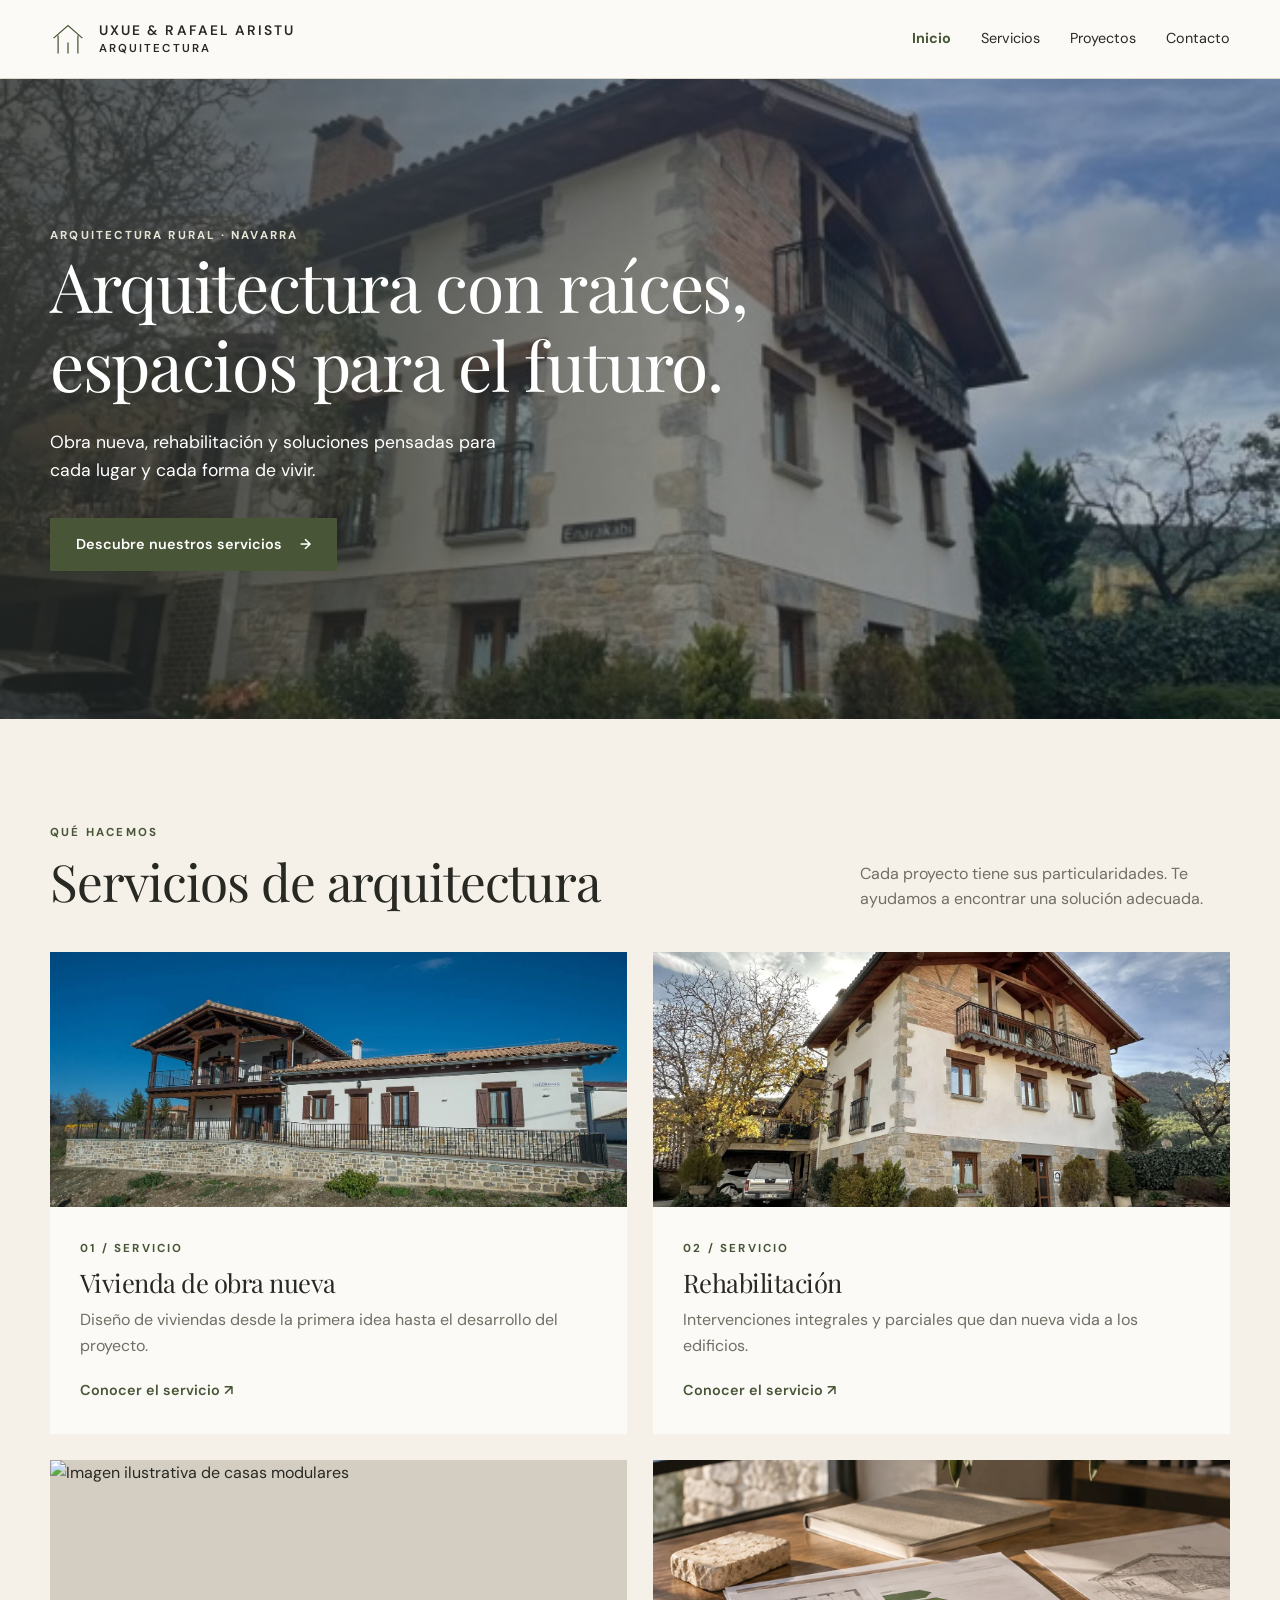
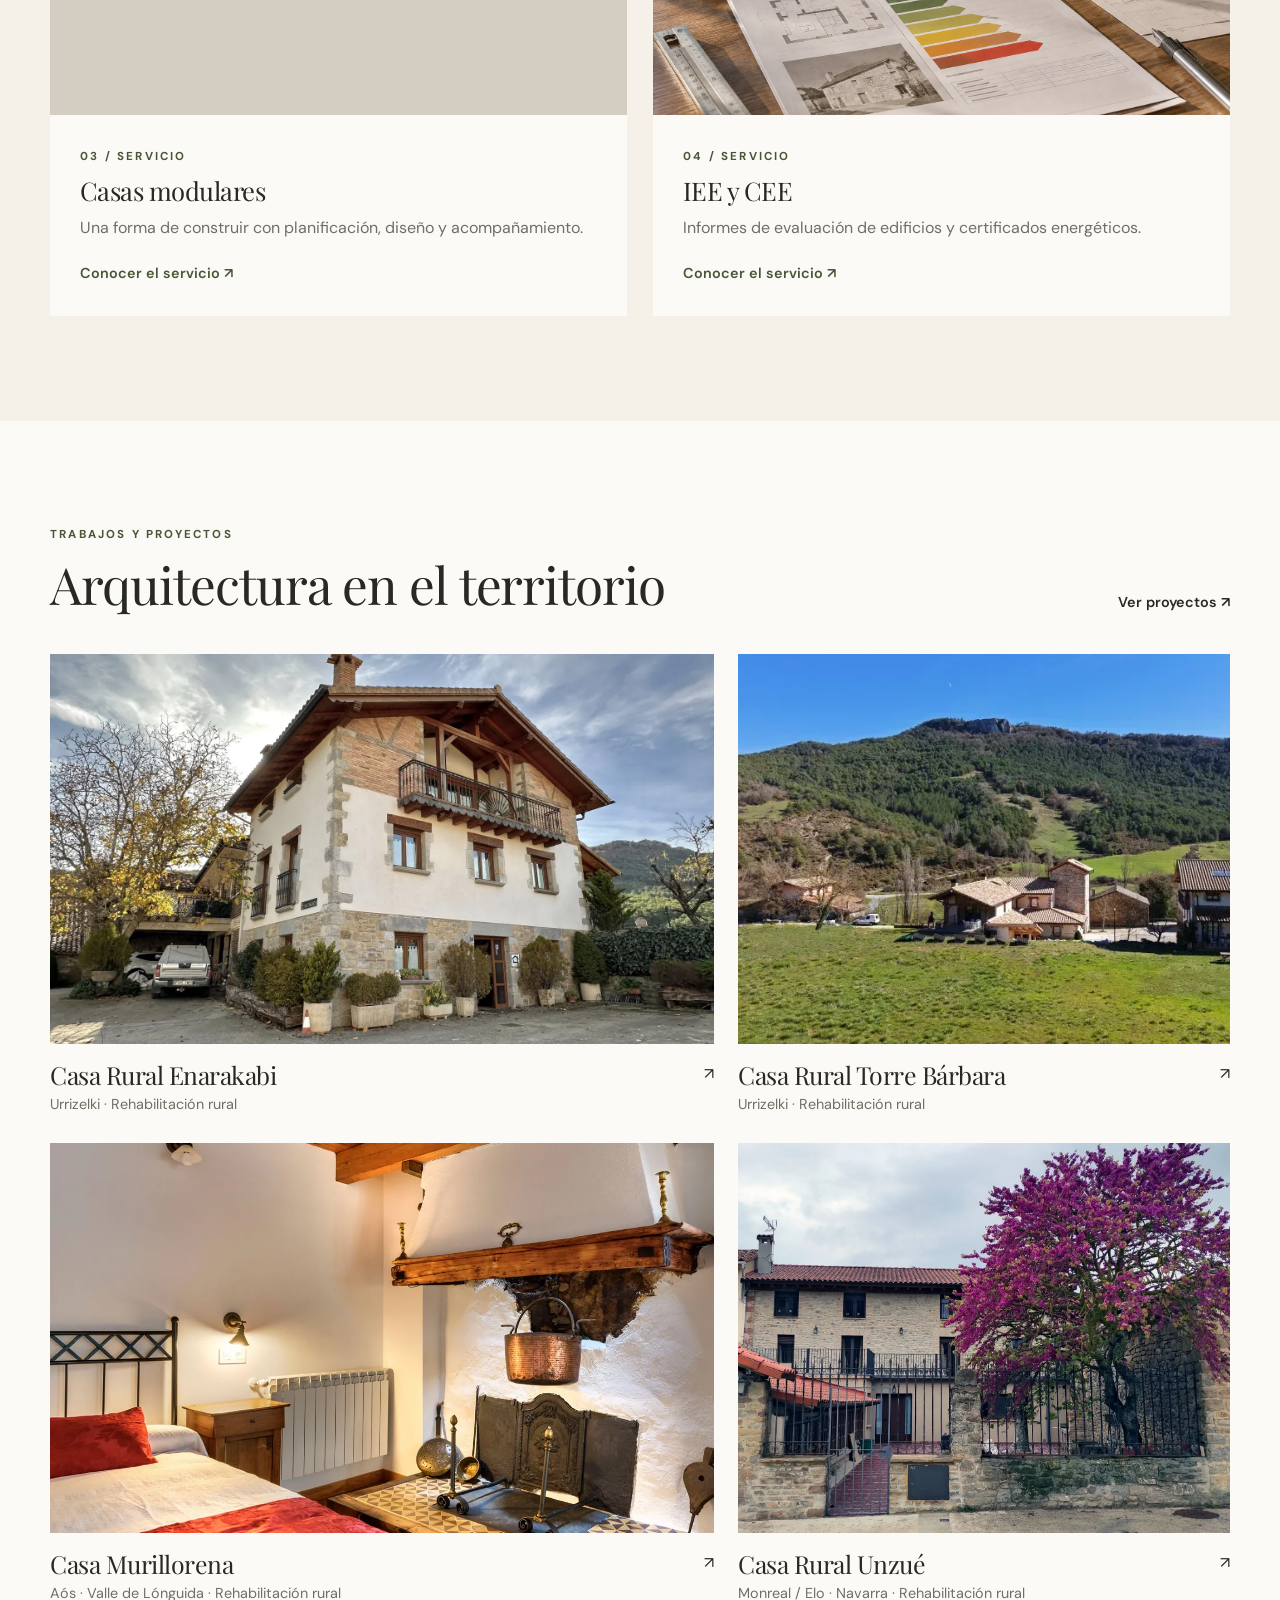
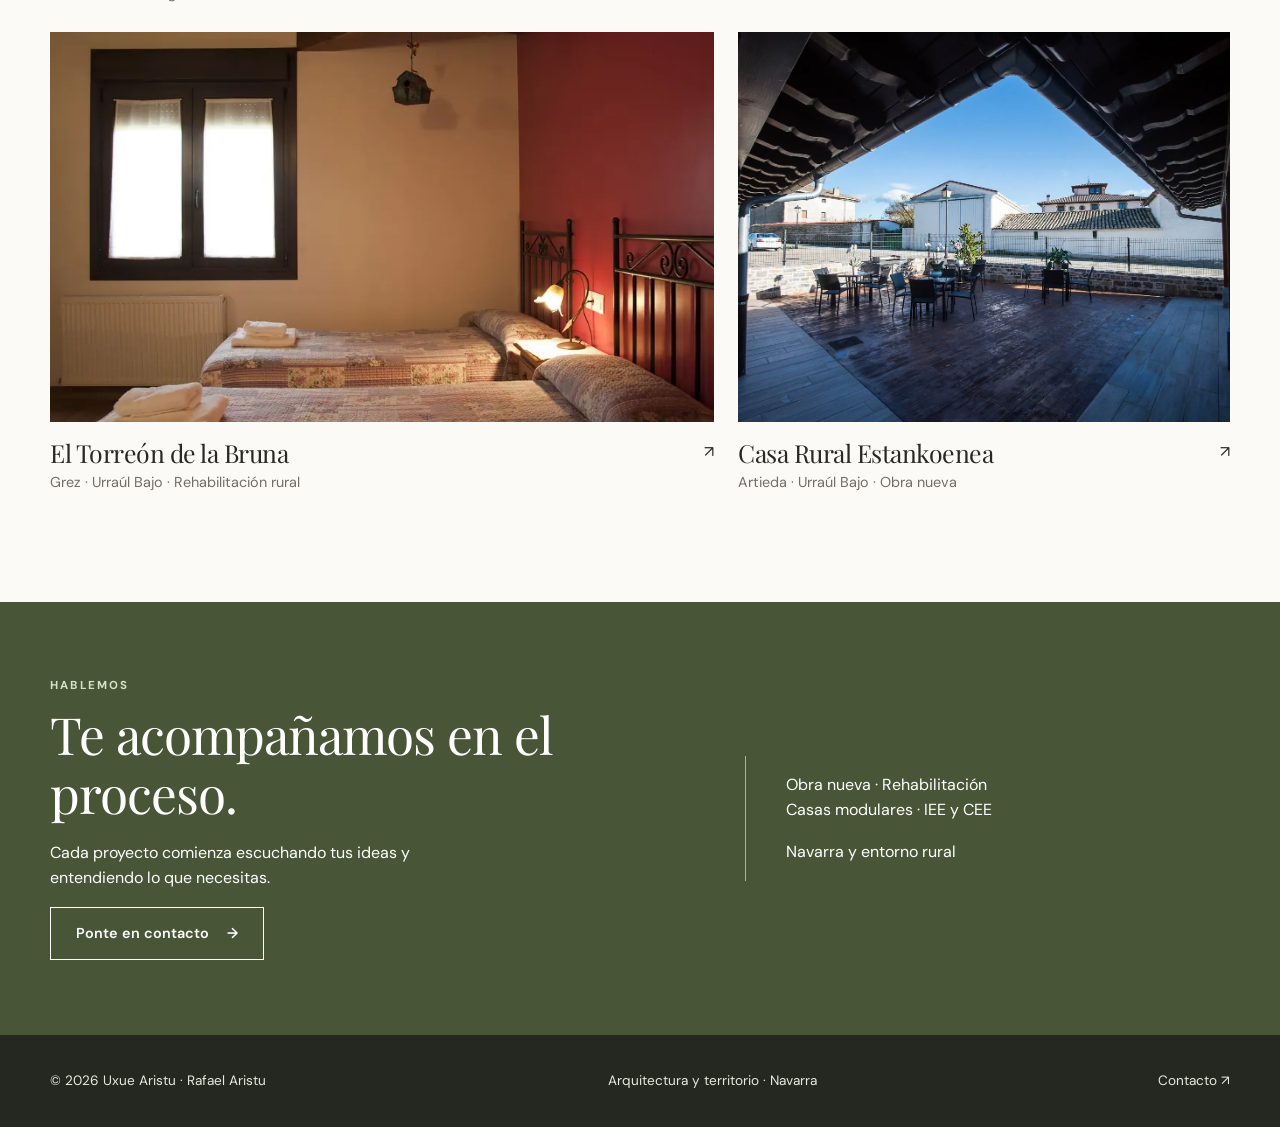
==== commit dd41c06e: "Add files via upload" ====
--- a/index.html
+++ b/index.html
@@ -1,4 +1,4 @@
 <!DOCTYPE html>
 
 <html lang="es"><head><meta charset="utf-8"/><meta content="width=device-width, initial-scale=1" name="viewport"/><meta content="#f5f1e9" name="theme-color"/><meta content="Arquitectura rural en Navarra: obra nueva, rehabilitación, casas modulares, IEE y CEE." name="description"/><title>Inicio | Uxue y Rafael Aristu</title><link href="assets/css/styles.css" rel="stylesheet"/></head>
-<body><a class="skip-link" href="#contenido">Saltar al contenido</a><header class="site-header"><div class="container nav"><a aria-label="Uxue y Rafael Aristu, inicio" class="brand" href="index.html"><svg aria-hidden="true" class="brand-icon" viewbox="0 0 40 40"><path d="M4 19 20 5l16 14M9 16v20m22-20v20M20 36V24"></path></svg><span>UXUE &amp; RAFAEL ARISTU<br/><small>ARQUITECTURA</small></span></a><button aria-controls="primary-nav" aria-expanded="false" aria-label="Abrir menú" class="menu-toggle" type="button">☰</button><nav aria-label="Navegación principal" class="nav-links" id="primary-nav"><a aria-current="page" href="index.html">Inicio</a><a href="servicios.html">Servicios</a><a href="proyectos.html">Proyectos</a><a href="contacto.html">Contacto</a></nav></div></header><main id="contenido"><section class="hero"><div class="container"><div class="hero-content"><div class="eyebrow">Arquitectura rural · Navarra</div><h1>Arquitectura con raíces, espacios para el futuro.</h1><p>Obra nueva, rehabilitación y soluciones pensadas para cada lugar y cada forma de vivir.</p><a class="btn" href="#servicios">Descubre nuestros servicios <span aria-hidden="true">→</span></a></div></div></section><section class="section section-cream" id="servicios"><div class="container"><div class="section-heading"><div><div class="eyebrow">Qué hacemos</div><h2>Servicios de arquitectura</h2></div><p class="section-intro">Cada proyecto tiene sus particularidades. Te ayudamos a encontrar una solución adecuada.</p></div><div class="service-cards"><a class="service-card" href="servicios.html#obra-nueva"><div class="service-card-image"><img alt="Vivienda de obra nueva Estankoenea en Artieda" loading="lazy" src="assets/img/estankoenea/11.webp"/></div><div class="service-card-body"><span class="eyebrow">01 / Servicio</span><h3>Vivienda de obra nueva</h3><p>Diseño de viviendas desde la primera idea hasta el desarrollo del proyecto.</p><span class="text-link">Conocer el servicio <span aria-hidden="true">↗</span></span></div></a><a class="service-card" href="servicios.html#rehabilitacion"><div class="service-card-image"><img alt="Rehabilitación de Casa Rural Enarakabi" loading="lazy" src="assets/img/enarakabi/exterior-principal.webp"/></div><div class="service-card-body"><span class="eyebrow">02 / Servicio</span><h3>Rehabilitación</h3><p>Intervenciones integrales y parciales que dan nueva vida a los edificios.</p><span class="text-link">Conocer el servicio <span aria-hidden="true">↗</span></span></div></a><a class="service-card" href="servicios.html#casas-modulares"><div class="service-card-image"><img alt="Imagen ilustrativa de casas modulares" loading="lazy" src="assets/img/CASA1.jpeg"/></div><div class="service-card-body"><span class="eyebrow">03 / Servicio</span><h3>Casas modulares</h3><p>Una forma de construir con planificación, diseño y acompañamiento.</p><span class="text-link">Conocer el servicio <span aria-hidden="true">↗</span></span></div></a><a class="service-card" href="servicios.html#iee-cee"><div class="service-card-image"><img alt="Ilustración de informe de eficiencia energética" loading="lazy" src="assets/img/informe-energetico.webp"/></div><div class="service-card-body"><span class="eyebrow">04 / Servicio</span><h3>IEE y CEE</h3><p>Informes de evaluación de edificios y certificados energéticos.</p><span class="text-link">Conocer el servicio <span aria-hidden="true">↗</span></span></div></a></div></div></section><section class="section"><div class="container"><div class="section-heading"><div><div class="eyebrow">Trabajos y proyectos</div><h2>Arquitectura en el territorio</h2></div><a class="text-link" href="proyectos.html">Ver proyectos ↗</a></div><div class="projects"><a class="project-card" href="enarakabi.html"><div class="project-image"><img alt="Casa Rural Enarakabi" loading="lazy" src="assets/img/enarakabi/exterior-principal.webp"/></div><div class="project-meta"><div><h3>Casa Rural Enarakabi</h3><p>Urrizelki · Rehabilitación rural</p></div><span aria-hidden="true">↗</span></div></a><a class="project-card" href="torre-barbara.html"><div class="project-image"><img alt="Casa Rural Torre Bárbara" loading="lazy" src="assets/img/torre-barbara/i/01.webp"/></div><div class="project-meta"><div><h3>Casa Rural Torre Bárbara</h3><p>Urrizelki · Rehabilitación rural</p></div><span aria-hidden="true">↗</span></div></a><a class="project-card" href="casa-murillorena.html"><div class="project-image"><img alt="Casa Murillorena" loading="lazy" src="assets/img/casa-murillorena/01.webp"/></div><div class="project-meta"><div><h3>Casa Murillorena</h3><p>Aós · Valle de Lónguida · Rehabilitación rural</p></div><span aria-hidden="true">↗</span></div></a><a class="project-card" href="casa-unzue.html"><div class="project-image"><img alt="Casa Rural Unzué" loading="lazy" src="assets/img/casa-unzue/01.webp"/></div><div class="project-meta"><div><h3>Casa Rural Unzué</h3><p>Monreal / Elo · Navarra · Rehabilitación rural</p></div><span aria-hidden="true">↗</span></div></a><a class="project-card" href="torreon-bruna.html"><div class="project-image"><img alt="El Torreón de la Bruna" loading="lazy" src="assets/img/torreon-bruna/01.webp"/></div><div class="project-meta"><div><h3>El Torreón de la Bruna</h3><p>Grez · Urraúl Bajo · Rehabilitación rural</p></div><span aria-hidden="true">↗</span></div></a><a class="project-card" href="estankoenea.html"><div class="project-image"><img alt="Casa Rural Estankoenea" loading="lazy" src="assets/img/estankoenea/01.webp"/></div><div class="project-meta"><div><h3>Casa Rural Estankoenea</h3><p>Artieda · Urraúl Bajo · Obra nueva</p></div><span aria-hidden="true">↗</span></div></a></div></div></section><section class="contact-banner"><div class="container contact-grid"><div><div class="eyebrow eyebrow-light">Hablemos</div><h2>Te acompañamos en el proceso.</h2><p>Cada proyecto comienza escuchando tus ideas y entendiendo lo que necesitas.</p><a class="btn btn-light" href="contacto.html">Ponte en contacto <span aria-hidden="true">→</span></a></div><div class="contact-note"><p>Obra nueva · Rehabilitación<br/>Casas modulares · IEE y CEE</p><p>Navarra y entorno rural</p></div></div></section></main><footer class="footer"><div class="container footer-inner"><span>© <span id="year"></span> Uxue Aristu · Rafael Aristu</span><span>Arquitectura y territorio · Navarra</span><a href="contacto.html">Contacto ↗</a></div></footer><script defer="" src="assets/js/main.js"></script></body></html>+<body><a class="skip-link" href="#contenido">Saltar al contenido</a><header class="site-header"><div class="container nav"><a aria-label="Uxue y Rafael Aristu, inicio" class="brand" href="index.html"><svg aria-hidden="true" class="brand-icon" viewbox="0 0 40 40"><path d="M4 19 20 5l16 14M9 16v20m22-20v20M20 36V24"></path></svg><span>UXUE &amp; RAFAEL ARISTU<br/><small>ARQUITECTURA</small></span></a><button aria-controls="primary-nav" aria-expanded="false" aria-label="Abrir menú" class="menu-toggle" type="button">☰</button><nav aria-label="Navegación principal" class="nav-links" id="primary-nav"><a aria-current="page" href="index.html">Inicio</a><a href="servicios.html">Servicios</a><a href="proyectos.html">Proyectos</a><a href="contacto.html">Contacto</a></nav></div></header><main id="contenido"><section class="hero"><div class="container"><div class="hero-content"><div class="eyebrow">Arquitectura rural · Navarra</div><h1>Arquitectura con raíces, espacios para el futuro.</h1><p>Obra nueva, rehabilitación y soluciones pensadas para cada lugar y cada forma de vivir.</p><a class="btn" href="#servicios">Descubre nuestros servicios <span aria-hidden="true">→</span></a></div></div></section><section class="section section-cream" id="servicios"><div class="container"><div class="section-heading"><div><div class="eyebrow">Qué hacemos</div><h2>Servicios de arquitectura</h2></div><p class="section-intro">Cada proyecto tiene sus particularidades. Te ayudamos a encontrar una solución adecuada.</p></div><div class="service-cards"><a class="service-card" href="servicios.html#obra-nueva"><div class="service-card-image"><img alt="Vivienda de obra nueva Estankoenea en Artieda" loading="lazy" src="assets/img/estankoenea/11.webp"/></div><div class="service-card-body"><span class="eyebrow">01 / Servicio</span><h3>Vivienda de obra nueva</h3><p>Diseño de viviendas desde la primera idea hasta el desarrollo del proyecto.</p><span class="text-link">Conocer el servicio <span aria-hidden="true">↗</span></span></div></a><a class="service-card" href="servicios.html#rehabilitacion"><div class="service-card-image"><img alt="Rehabilitación de Casa Rural Enarakabi" loading="lazy" src="assets/img/enarakabi/exterior-principal.webp"/></div><div class="service-card-body"><span class="eyebrow">02 / Servicio</span><h3>Rehabilitación</h3><p>Intervenciones integrales y parciales que dan nueva vida a los edificios.</p><span class="text-link">Conocer el servicio <span aria-hidden="true">↗</span></span></div></a><a class="service-card" href="servicios.html#casas-modulares"><div class="service-card-image"><img alt="Imagen ilustrativa de casas modulares" loading="lazy" src="assets/img/modulares/auritz-burguete.webp"/></div><div class="service-card-body"><span class="eyebrow">03 / Servicio</span><h3>Casas modulares</h3><p>Una forma de construir con planificación, diseño y acompañamiento.</p><span class="text-link">Conocer el servicio <span aria-hidden="true">↗</span></span></div></a><a class="service-card" href="servicios.html#iee-cee"><div class="service-card-image"><img alt="Ilustración de informe de eficiencia energética" loading="lazy" src="assets/img/informe-energetico.webp"/></div><div class="service-card-body"><span class="eyebrow">04 / Servicio</span><h3>IEE y CEE</h3><p>Informes de evaluación de edificios y certificados energéticos.</p><span class="text-link">Conocer el servicio <span aria-hidden="true">↗</span></span></div></a></div></div></section><section class="section"><div class="container"><div class="section-heading"><div><div class="eyebrow">Trabajos y proyectos</div><h2>Arquitectura en el territorio</h2></div><a class="text-link" href="proyectos.html">Ver proyectos ↗</a></div><div class="projects"><a class="project-card" href="enarakabi.html"><div class="project-image"><img alt="Casa Rural Enarakabi" loading="lazy" src="assets/img/enarakabi/exterior-principal.webp"/></div><div class="project-meta"><div><h3>Casa Rural Enarakabi</h3><p>Urrizelki · Rehabilitación rural</p></div><span aria-hidden="true">↗</span></div></a><a class="project-card" href="torre-barbara.html"><div class="project-image"><img alt="Casa Rural Torre Bárbara" loading="lazy" src="assets/img/torre-barbara/i/01.webp"/></div><div class="project-meta"><div><h3>Casa Rural Torre Bárbara</h3><p>Urrizelki · Rehabilitación rural</p></div><span aria-hidden="true">↗</span></div></a><a class="project-card" href="casa-murillorena.html"><div class="project-image"><img alt="Casa Murillorena" loading="lazy" src="assets/img/casa-murillorena/01.webp"/></div><div class="project-meta"><div><h3>Casa Murillorena</h3><p>Aós · Valle de Lónguida · Rehabilitación rural</p></div><span aria-hidden="true">↗</span></div></a><a class="project-card" href="casa-unzue.html"><div class="project-image"><img alt="Casa Rural Unzué" loading="lazy" src="assets/img/casa-unzue/01.webp"/></div><div class="project-meta"><div><h3>Casa Rural Unzué</h3><p>Monreal / Elo · Navarra · Rehabilitación rural</p></div><span aria-hidden="true">↗</span></div></a><a class="project-card" href="torreon-bruna.html"><div class="project-image"><img alt="El Torreón de la Bruna" loading="lazy" src="assets/img/torreon-bruna/01.webp"/></div><div class="project-meta"><div><h3>El Torreón de la Bruna</h3><p>Grez · Urraúl Bajo · Rehabilitación rural</p></div><span aria-hidden="true">↗</span></div></a><a class="project-card" href="estankoenea.html"><div class="project-image"><img alt="Casa Rural Estankoenea" loading="lazy" src="assets/img/estankoenea/01.webp"/></div><div class="project-meta"><div><h3>Casa Rural Estankoenea</h3><p>Artieda · Urraúl Bajo · Obra nueva</p></div><span aria-hidden="true">↗</span></div></a></div></div></section><section class="contact-banner"><div class="container contact-grid"><div><div class="eyebrow eyebrow-light">Hablemos</div><h2>Te acompañamos en el proceso.</h2><p>Cada proyecto comienza escuchando tus ideas y entendiendo lo que necesitas.</p><a class="btn btn-light" href="contacto.html">Ponte en contacto <span aria-hidden="true">→</span></a></div><div class="contact-note"><p>Obra nueva · Rehabilitación<br/>Casas modulares · IEE y CEE</p><p>Navarra y entorno rural</p></div></div></section></main><footer class="footer"><div class="container footer-inner"><span>© <span id="year"></span> Uxue Aristu · Rafael Aristu</span><span>Arquitectura y territorio · Navarra</span><a href="contacto.html">Contacto ↗</a></div></footer><script defer="" src="assets/js/main.js"></script></body></html>
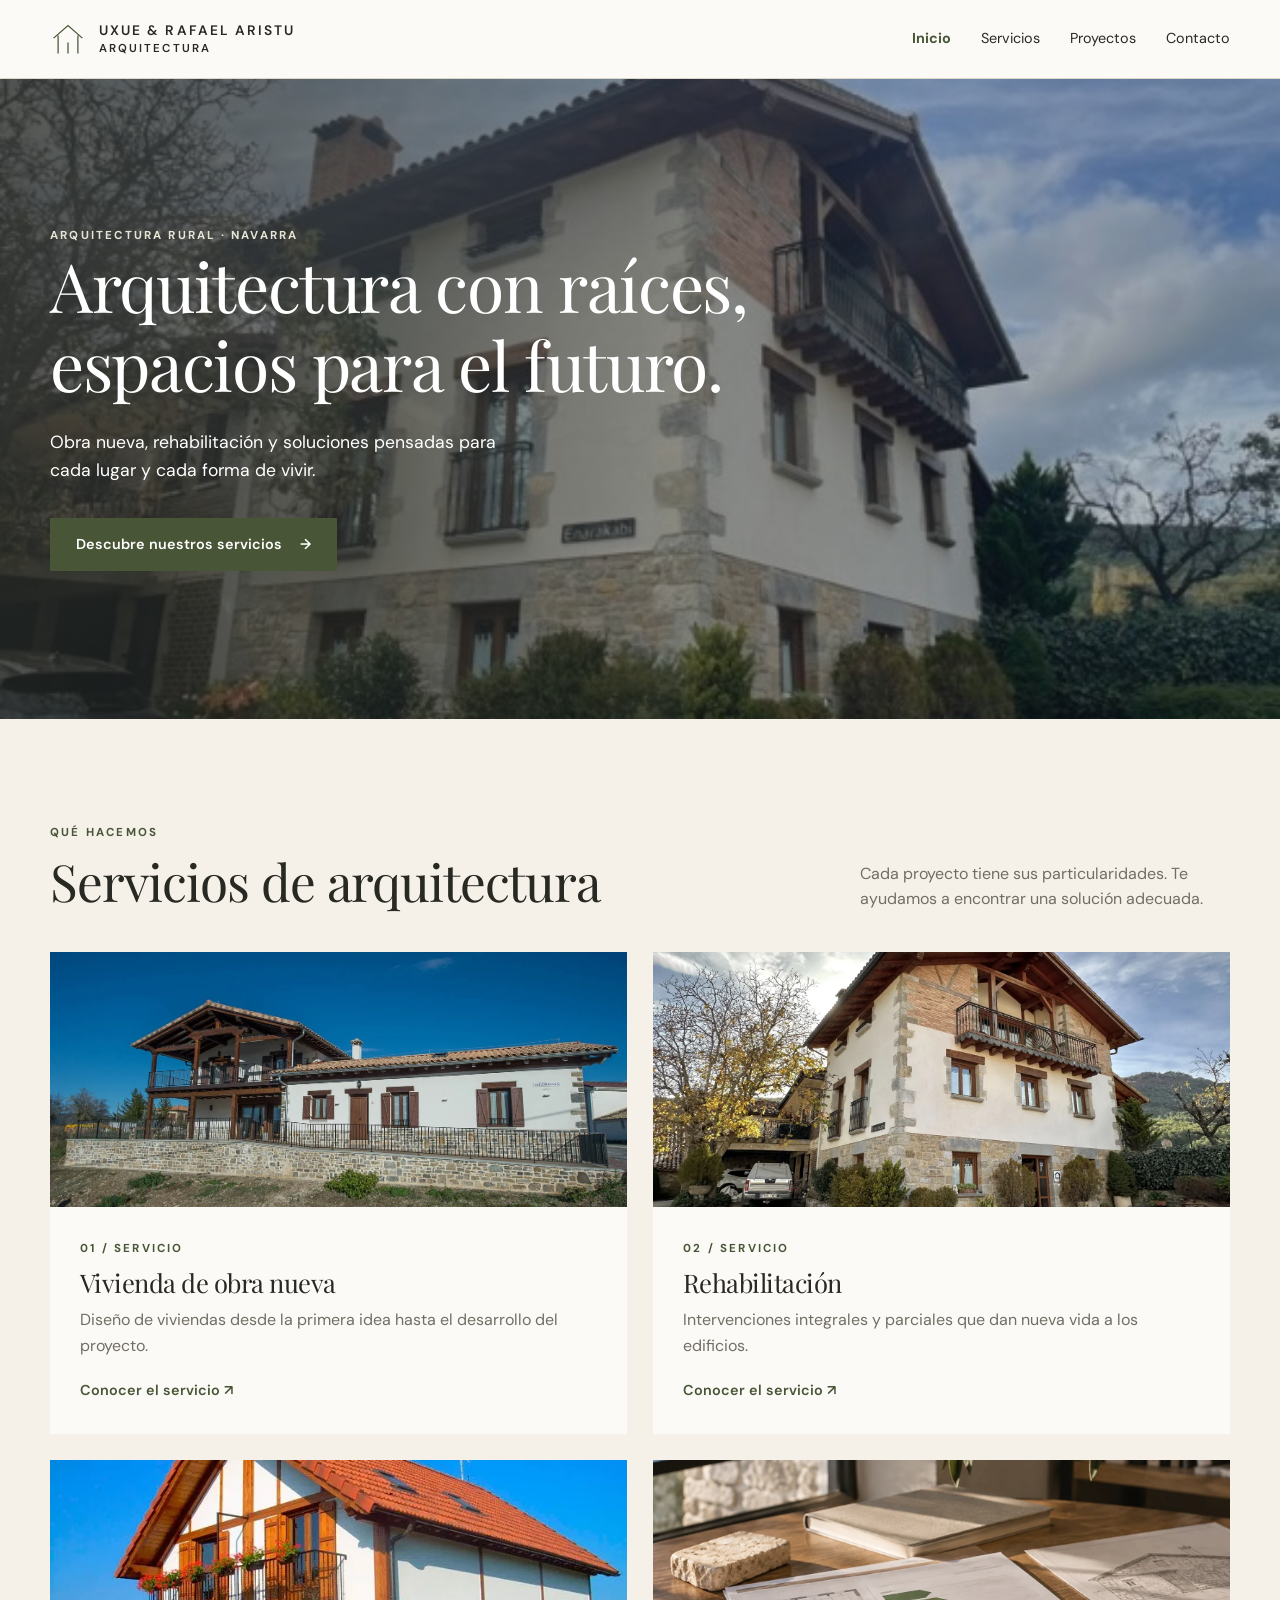
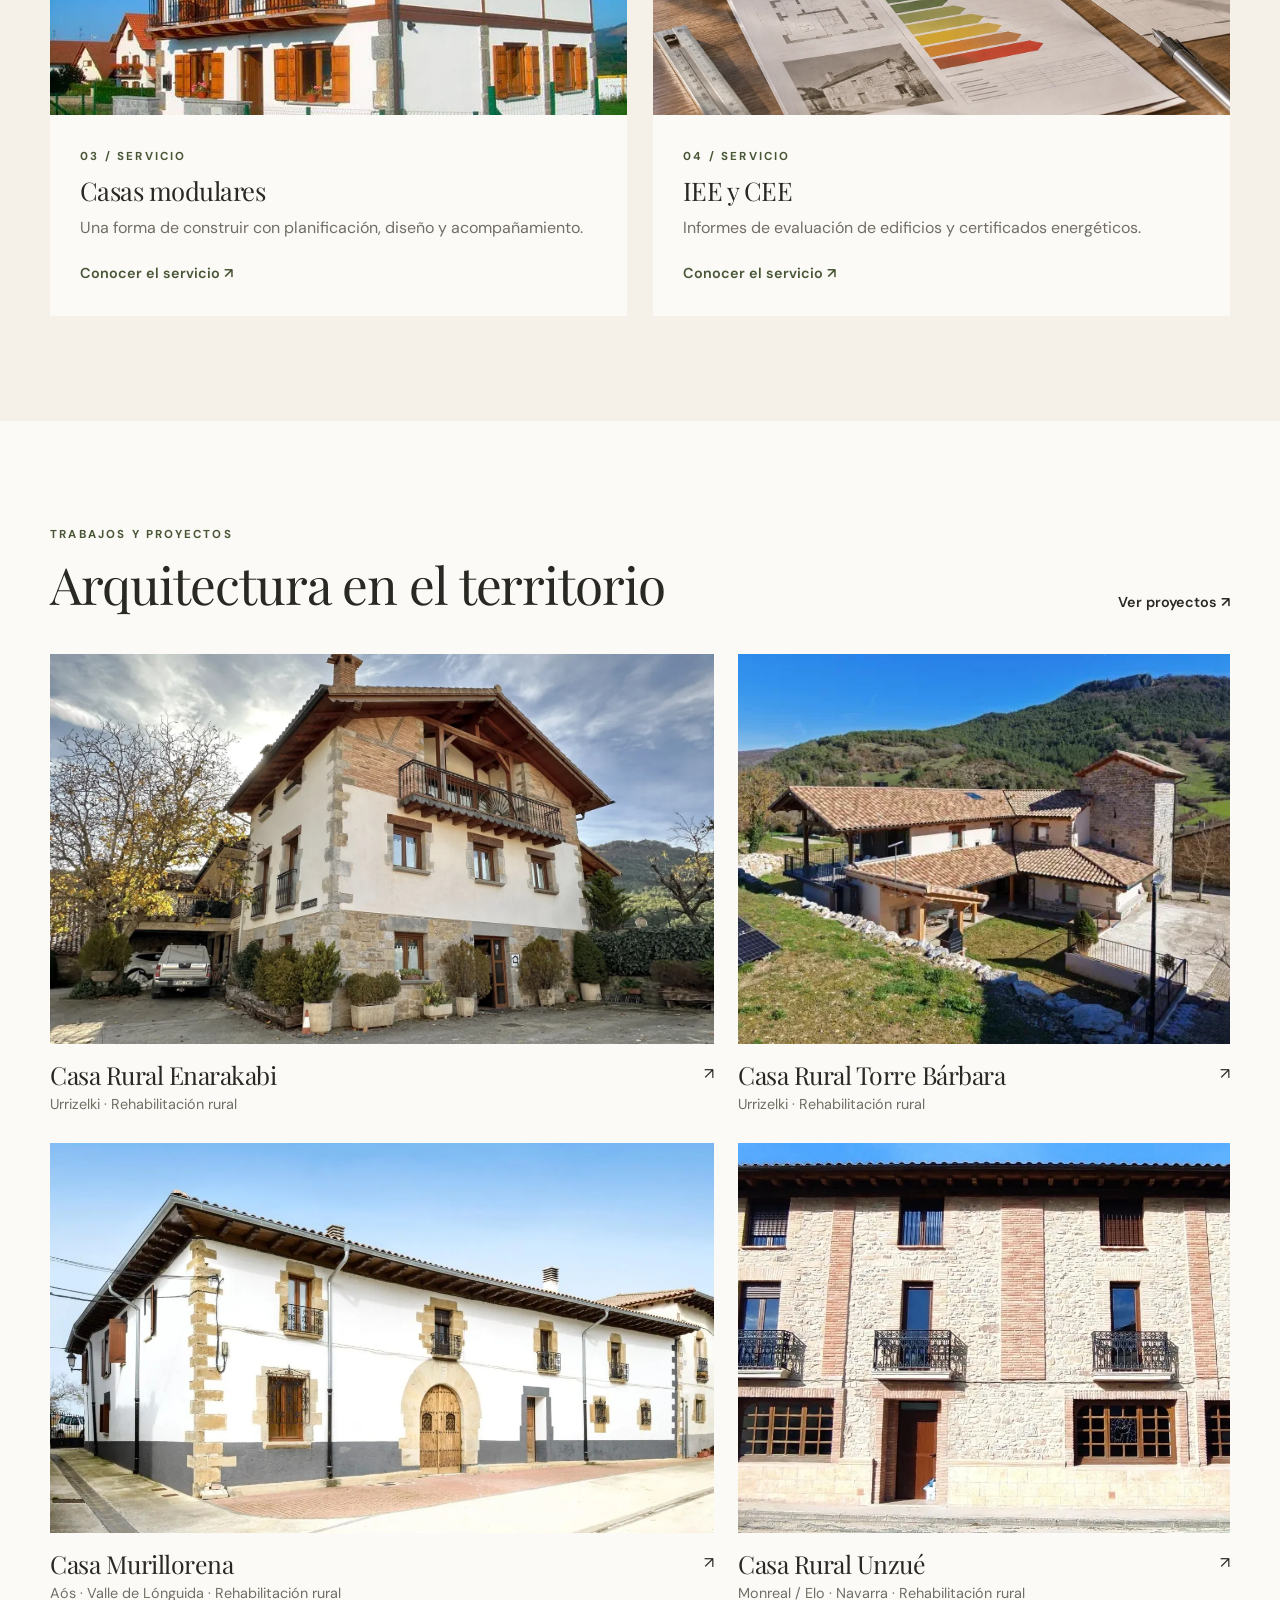
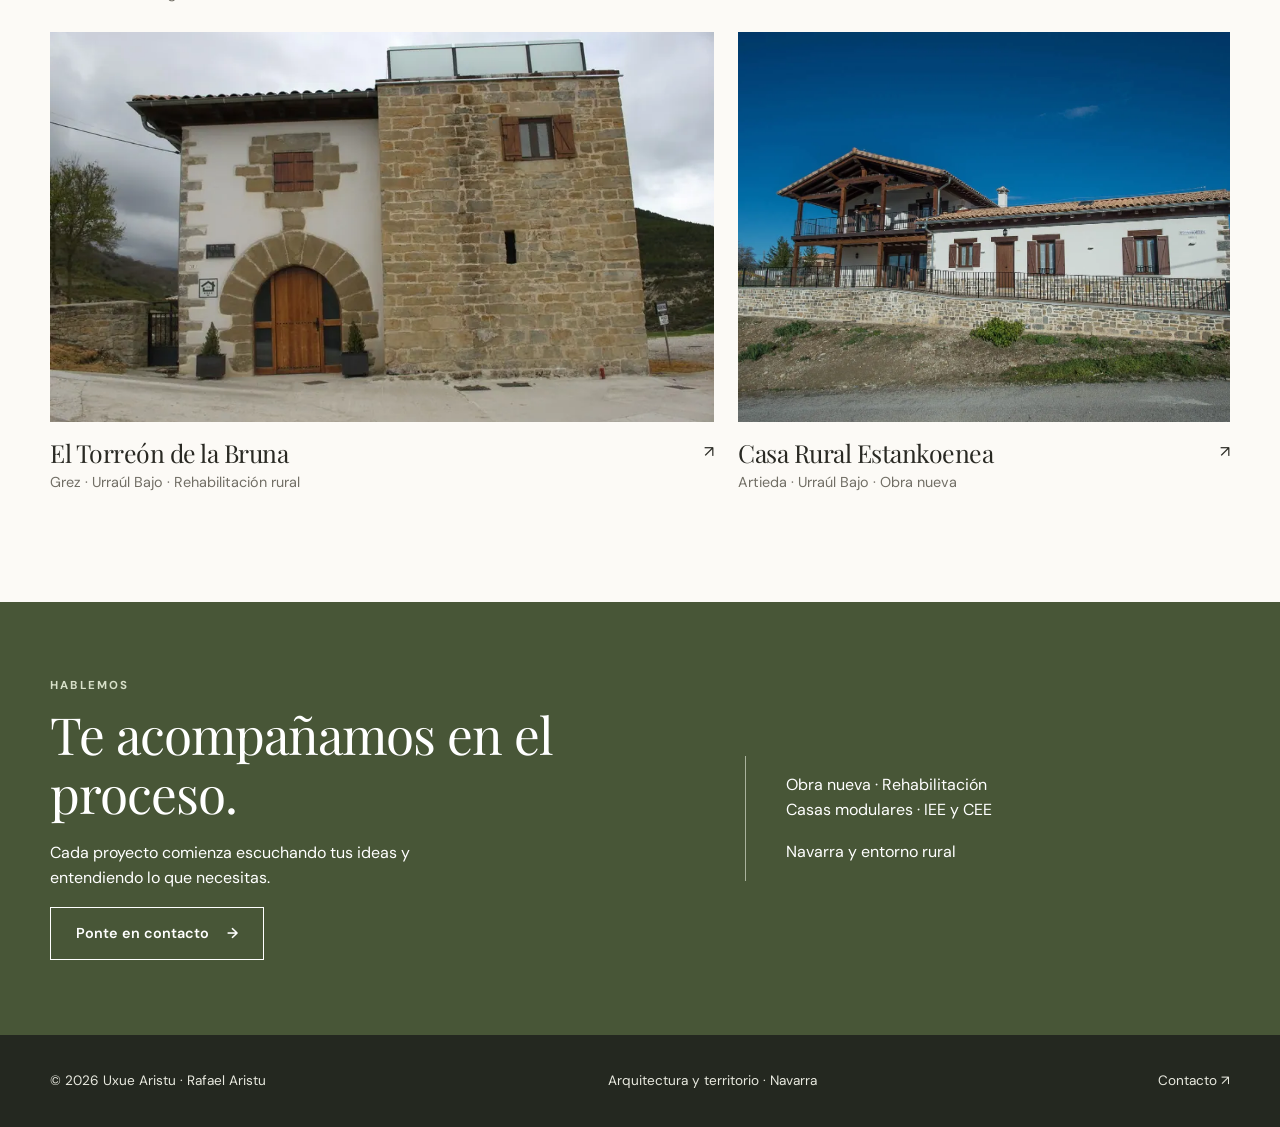
==== commit 78b5ed8f: "Add files via upload" ====
--- a/index.html
+++ b/index.html
@@ -1,4 +1,5 @@
+<!DOCTYPE html>
 <!DOCTYPE html>
 
 <html lang="es"><head><meta charset="utf-8"/><meta content="width=device-width, initial-scale=1" name="viewport"/><meta content="#f5f1e9" name="theme-color"/><meta content="Arquitectura rural en Navarra: obra nueva, rehabilitación, casas modulares, IEE y CEE." name="description"/><title>Inicio | Uxue y Rafael Aristu</title><link href="assets/css/styles.css" rel="stylesheet"/></head>
-<body><a class="skip-link" href="#contenido">Saltar al contenido</a><header class="site-header"><div class="container nav"><a aria-label="Uxue y Rafael Aristu, inicio" class="brand" href="index.html"><svg aria-hidden="true" class="brand-icon" viewbox="0 0 40 40"><path d="M4 19 20 5l16 14M9 16v20m22-20v20M20 36V24"></path></svg><span>UXUE &amp; RAFAEL ARISTU<br/><small>ARQUITECTURA</small></span></a><button aria-controls="primary-nav" aria-expanded="false" aria-label="Abrir menú" class="menu-toggle" type="button">☰</button><nav aria-label="Navegación principal" class="nav-links" id="primary-nav"><a aria-current="page" href="index.html">Inicio</a><a href="servicios.html">Servicios</a><a href="proyectos.html">Proyectos</a><a href="contacto.html">Contacto</a></nav></div></header><main id="contenido"><section class="hero"><div class="container"><div class="hero-content"><div class="eyebrow">Arquitectura rural · Navarra</div><h1>Arquitectura con raíces, espacios para el futuro.</h1><p>Obra nueva, rehabilitación y soluciones pensadas para cada lugar y cada forma de vivir.</p><a class="btn" href="#servicios">Descubre nuestros servicios <span aria-hidden="true">→</span></a></div></div></section><section class="section section-cream" id="servicios"><div class="container"><div class="section-heading"><div><div class="eyebrow">Qué hacemos</div><h2>Servicios de arquitectura</h2></div><p class="section-intro">Cada proyecto tiene sus particularidades. Te ayudamos a encontrar una solución adecuada.</p></div><div class="service-cards"><a class="service-card" href="servicios.html#obra-nueva"><div class="service-card-image"><img alt="Vivienda de obra nueva Estankoenea en Artieda" loading="lazy" src="assets/img/estankoenea/11.webp"/></div><div class="service-card-body"><span class="eyebrow">01 / Servicio</span><h3>Vivienda de obra nueva</h3><p>Diseño de viviendas desde la primera idea hasta el desarrollo del proyecto.</p><span class="text-link">Conocer el servicio <span aria-hidden="true">↗</span></span></div></a><a class="service-card" href="servicios.html#rehabilitacion"><div class="service-card-image"><img alt="Rehabilitación de Casa Rural Enarakabi" loading="lazy" src="assets/img/enarakabi/exterior-principal.webp"/></div><div class="service-card-body"><span class="eyebrow">02 / Servicio</span><h3>Rehabilitación</h3><p>Intervenciones integrales y parciales que dan nueva vida a los edificios.</p><span class="text-link">Conocer el servicio <span aria-hidden="true">↗</span></span></div></a><a class="service-card" href="servicios.html#casas-modulares"><div class="service-card-image"><img alt="Imagen ilustrativa de casas modulares" loading="lazy" src="assets/img/modulares/auritz-burguete.webp"/></div><div class="service-card-body"><span class="eyebrow">03 / Servicio</span><h3>Casas modulares</h3><p>Una forma de construir con planificación, diseño y acompañamiento.</p><span class="text-link">Conocer el servicio <span aria-hidden="true">↗</span></span></div></a><a class="service-card" href="servicios.html#iee-cee"><div class="service-card-image"><img alt="Ilustración de informe de eficiencia energética" loading="lazy" src="assets/img/informe-energetico.webp"/></div><div class="service-card-body"><span class="eyebrow">04 / Servicio</span><h3>IEE y CEE</h3><p>Informes de evaluación de edificios y certificados energéticos.</p><span class="text-link">Conocer el servicio <span aria-hidden="true">↗</span></span></div></a></div></div></section><section class="section"><div class="container"><div class="section-heading"><div><div class="eyebrow">Trabajos y proyectos</div><h2>Arquitectura en el territorio</h2></div><a class="text-link" href="proyectos.html">Ver proyectos ↗</a></div><div class="projects"><a class="project-card" href="enarakabi.html"><div class="project-image"><img alt="Casa Rural Enarakabi" loading="lazy" src="assets/img/enarakabi/exterior-principal.webp"/></div><div class="project-meta"><div><h3>Casa Rural Enarakabi</h3><p>Urrizelki · Rehabilitación rural</p></div><span aria-hidden="true">↗</span></div></a><a class="project-card" href="torre-barbara.html"><div class="project-image"><img alt="Casa Rural Torre Bárbara" loading="lazy" src="assets/img/torre-barbara/i/01.webp"/></div><div class="project-meta"><div><h3>Casa Rural Torre Bárbara</h3><p>Urrizelki · Rehabilitación rural</p></div><span aria-hidden="true">↗</span></div></a><a class="project-card" href="casa-murillorena.html"><div class="project-image"><img alt="Casa Murillorena" loading="lazy" src="assets/img/casa-murillorena/01.webp"/></div><div class="project-meta"><div><h3>Casa Murillorena</h3><p>Aós · Valle de Lónguida · Rehabilitación rural</p></div><span aria-hidden="true">↗</span></div></a><a class="project-card" href="casa-unzue.html"><div class="project-image"><img alt="Casa Rural Unzué" loading="lazy" src="assets/img/casa-unzue/01.webp"/></div><div class="project-meta"><div><h3>Casa Rural Unzué</h3><p>Monreal / Elo · Navarra · Rehabilitación rural</p></div><span aria-hidden="true">↗</span></div></a><a class="project-card" href="torreon-bruna.html"><div class="project-image"><img alt="El Torreón de la Bruna" loading="lazy" src="assets/img/torreon-bruna/01.webp"/></div><div class="project-meta"><div><h3>El Torreón de la Bruna</h3><p>Grez · Urraúl Bajo · Rehabilitación rural</p></div><span aria-hidden="true">↗</span></div></a><a class="project-card" href="estankoenea.html"><div class="project-image"><img alt="Casa Rural Estankoenea" loading="lazy" src="assets/img/estankoenea/01.webp"/></div><div class="project-meta"><div><h3>Casa Rural Estankoenea</h3><p>Artieda · Urraúl Bajo · Obra nueva</p></div><span aria-hidden="true">↗</span></div></a></div></div></section><section class="contact-banner"><div class="container contact-grid"><div><div class="eyebrow eyebrow-light">Hablemos</div><h2>Te acompañamos en el proceso.</h2><p>Cada proyecto comienza escuchando tus ideas y entendiendo lo que necesitas.</p><a class="btn btn-light" href="contacto.html">Ponte en contacto <span aria-hidden="true">→</span></a></div><div class="contact-note"><p>Obra nueva · Rehabilitación<br/>Casas modulares · IEE y CEE</p><p>Navarra y entorno rural</p></div></div></section></main><footer class="footer"><div class="container footer-inner"><span>© <span id="year"></span> Uxue Aristu · Rafael Aristu</span><span>Arquitectura y territorio · Navarra</span><a href="contacto.html">Contacto ↗</a></div></footer><script defer="" src="assets/js/main.js"></script></body></html>+<body><a class="skip-link" href="#contenido">Saltar al contenido</a><header class="site-header"><div class="container nav"><a aria-label="Uxue y Rafael Aristu, inicio" class="brand" href="index.html"><svg aria-hidden="true" class="brand-icon" viewbox="0 0 40 40"><path d="M4 19 20 5l16 14M9 16v20m22-20v20M20 36V24"></path></svg><span>UXUE &amp; RAFAEL ARISTU<br/><small>ARQUITECTURA</small></span></a><button aria-controls="primary-nav" aria-expanded="false" aria-label="Abrir menú" class="menu-toggle" type="button">☰</button><nav aria-label="Navegación principal" class="nav-links" id="primary-nav"><a aria-current="page" href="index.html">Inicio</a><a href="servicios.html">Servicios</a><a href="proyectos.html">Proyectos</a><a href="contacto.html">Contacto</a></nav></div></header><main id="contenido"><section class="hero"><div class="container"><div class="hero-content"><div class="eyebrow">Arquitectura rural · Navarra</div><h1>Arquitectura con raíces, espacios para el futuro.</h1><p>Obra nueva, rehabilitación y soluciones pensadas para cada lugar y cada forma de vivir.</p><a class="btn" href="#servicios">Descubre nuestros servicios <span aria-hidden="true">→</span></a></div></div></section><section class="section section-cream" id="servicios"><div class="container"><div class="section-heading"><div><div class="eyebrow">Qué hacemos</div><h2>Servicios de arquitectura</h2></div><p class="section-intro">Cada proyecto tiene sus particularidades. Te ayudamos a encontrar una solución adecuada.</p></div><div class="service-cards"><a class="service-card" href="servicios.html#obra-nueva"><div class="service-card-image"><img alt="Vivienda de obra nueva Estankoenea en Artieda" loading="lazy" src="assets/img/estankoenea/11.webp"/></div><div class="service-card-body"><span class="eyebrow">01 / Servicio</span><h3>Vivienda de obra nueva</h3><p>Diseño de viviendas desde la primera idea hasta el desarrollo del proyecto.</p><span class="text-link">Conocer el servicio <span aria-hidden="true">↗</span></span></div></a><a class="service-card" href="servicios.html#rehabilitacion"><div class="service-card-image"><img alt="Rehabilitación de Casa Rural Enarakabi" loading="lazy" src="assets/img/enarakabi/exterior-principal.webp"/></div><div class="service-card-body"><span class="eyebrow">02 / Servicio</span><h3>Rehabilitación</h3><p>Intervenciones integrales y parciales que dan nueva vida a los edificios.</p><span class="text-link">Conocer el servicio <span aria-hidden="true">↗</span></span></div></a><a class="service-card" href="servicios.html#casas-modulares"><div class="service-card-image"><img alt="Imagen ilustrativa de casas modulares" loading="lazy" src="assets/img/modulares/auritz-burguete.webp"/></div><div class="service-card-body"><span class="eyebrow">03 / Servicio</span><h3>Casas modulares</h3><p>Una forma de construir con planificación, diseño y acompañamiento.</p><span class="text-link">Conocer el servicio <span aria-hidden="true">↗</span></span></div></a><a class="service-card" href="servicios.html#iee-cee"><div class="service-card-image"><img alt="Ilustración de informe de eficiencia energética" loading="lazy" src="assets/img/informe-energetico.webp"/></div><div class="service-card-body"><span class="eyebrow">04 / Servicio</span><h3>IEE y CEE</h3><p>Informes de evaluación de edificios y certificados energéticos.</p><span class="text-link">Conocer el servicio <span aria-hidden="true">↗</span></span></div></a></div></div></section><section class="section"><div class="container"><div class="section-heading"><div><div class="eyebrow">Trabajos y proyectos</div><h2>Arquitectura en el territorio</h2></div><a class="text-link" href="proyectos.html">Ver proyectos ↗</a></div><div class="projects"><a class="project-card" href="enarakabi.html"><div class="project-image"><img alt="Casa Rural Enarakabi" loading="lazy" src="assets/img/enarakabi/exterior-principal.webp"/></div><div class="project-meta"><div><h3>Casa Rural Enarakabi</h3><p>Urrizelki · Rehabilitación rural</p></div><span aria-hidden="true">↗</span></div></a><a class="project-card" href="torre-barbara.html"><div class="project-image"><img alt="Casa Rural Torre Bárbara" loading="lazy" src="assets/img/torre-barbara/ii/02.webp"/></div><div class="project-meta"><div><h3>Casa Rural Torre Bárbara</h3><p>Urrizelki · Rehabilitación rural</p></div><span aria-hidden="true">↗</span></div></a><a class="project-card" href="casa-murillorena.html"><div class="project-image"><img alt="Casa Murillorena" loading="lazy" src="assets/img/casa-murillorena/04.webp"/></div><div class="project-meta"><div><h3>Casa Murillorena</h3><p>Aós · Valle de Lónguida · Rehabilitación rural</p></div><span aria-hidden="true">↗</span></div></a><a class="project-card" href="casa-unzue.html"><div class="project-image"><img alt="Casa Rural Unzué" loading="lazy" src="assets/img/casa-unzue/10.webp"/></div><div class="project-meta"><div><h3>Casa Rural Unzué</h3><p>Monreal / Elo · Navarra · Rehabilitación rural</p></div><span aria-hidden="true">↗</span></div></a><a class="project-card" href="torreon-bruna.html"><div class="project-image"><img alt="El Torreón de la Bruna" loading="lazy" src="assets/img/torreon-bruna/10.webp"/></div><div class="project-meta"><div><h3>El Torreón de la Bruna</h3><p>Grez · Urraúl Bajo · Rehabilitación rural</p></div><span aria-hidden="true">↗</span></div></a><a class="project-card" href="estankoenea.html"><div class="project-image"><img alt="Casa Rural Estankoenea" loading="lazy" src="assets/img/estankoenea/11.webp"/></div><div class="project-meta"><div><h3>Casa Rural Estankoenea</h3><p>Artieda · Urraúl Bajo · Obra nueva</p></div><span aria-hidden="true">↗</span></div></a></div></div></section><section class="contact-banner"><div class="container contact-grid"><div><div class="eyebrow eyebrow-light">Hablemos</div><h2>Te acompañamos en el proceso.</h2><p>Cada proyecto comienza escuchando tus ideas y entendiendo lo que necesitas.</p><a class="btn btn-light" href="contacto.html">Ponte en contacto <span aria-hidden="true">→</span></a></div><div class="contact-note"><p>Obra nueva · Rehabilitación<br/>Casas modulares · IEE y CEE</p><p>Navarra y entorno rural</p></div></div></section></main><footer class="footer"><div class="container footer-inner"><span>© <span id="year"></span> Uxue Aristu · Rafael Aristu</span><span>Arquitectura y territorio · Navarra</span><a href="contacto.html">Contacto ↗</a></div></footer><script defer="" src="assets/js/main.js"></script></body></html>
